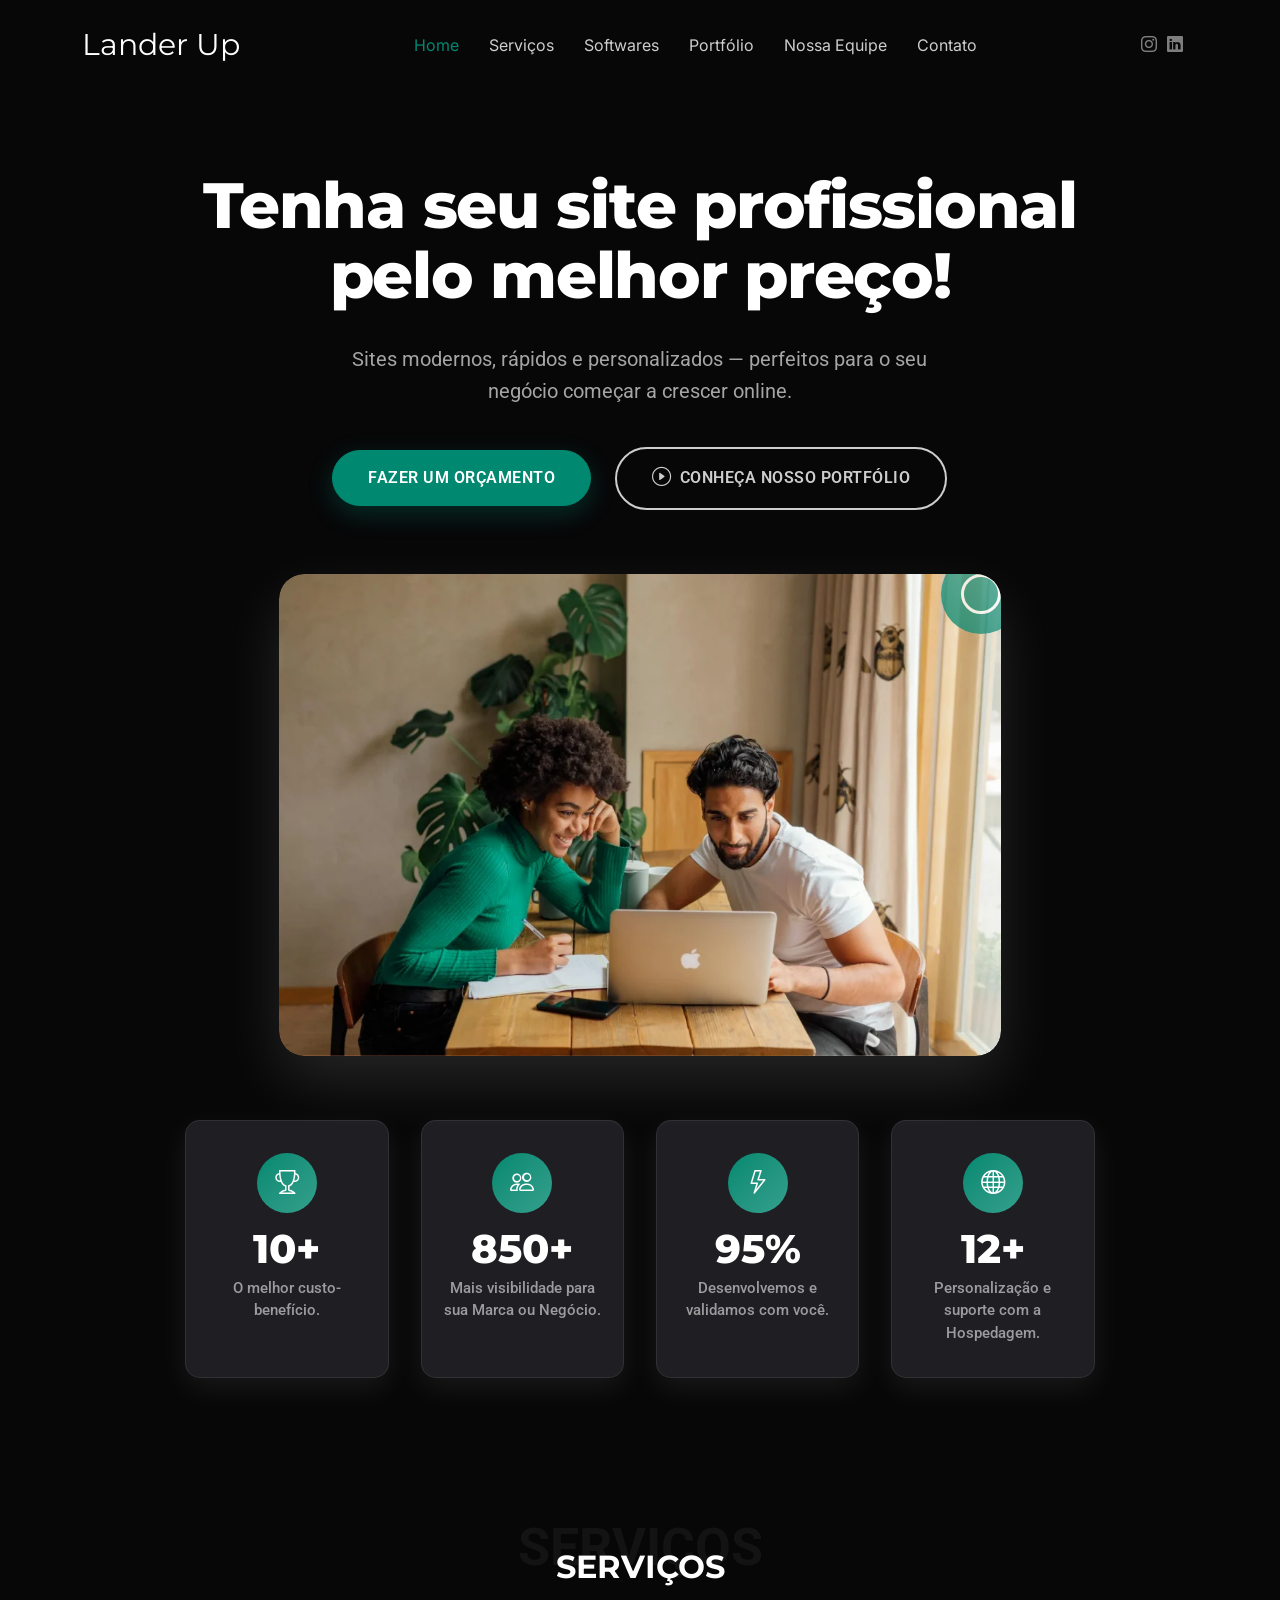
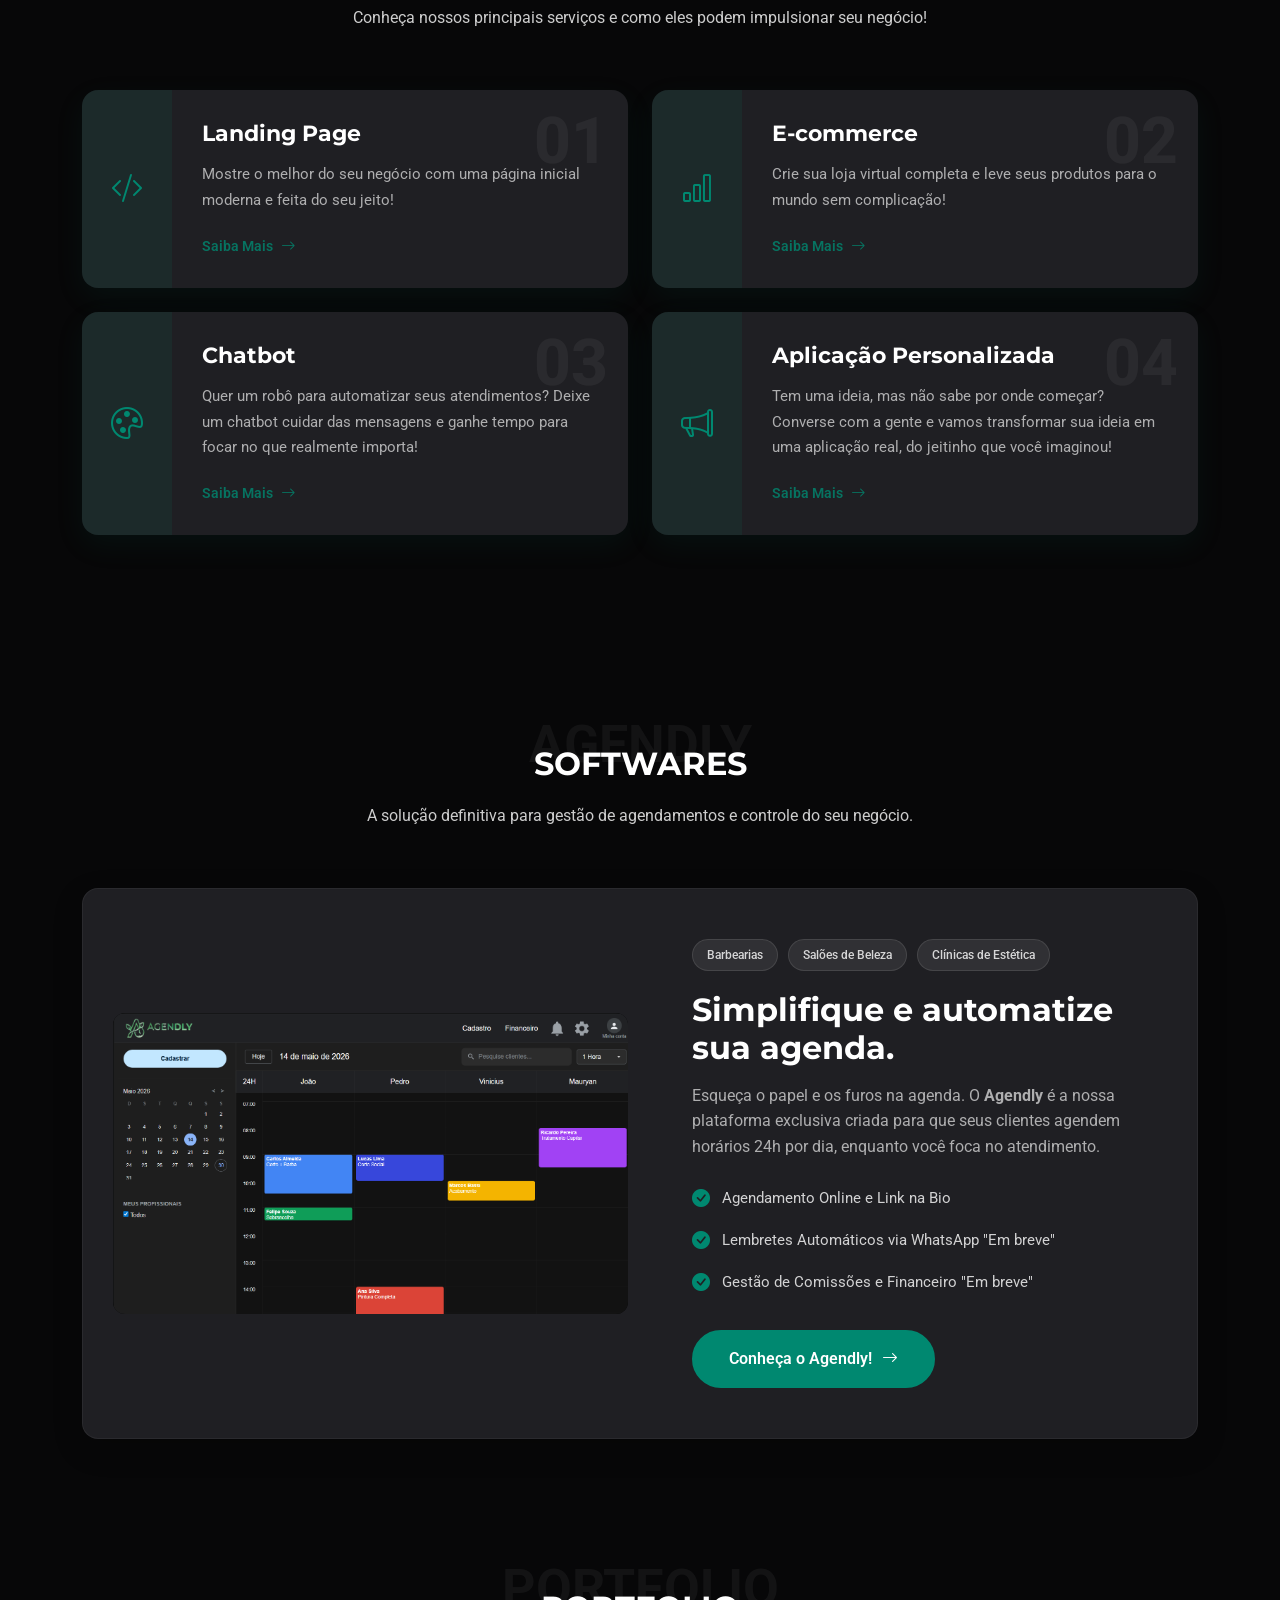
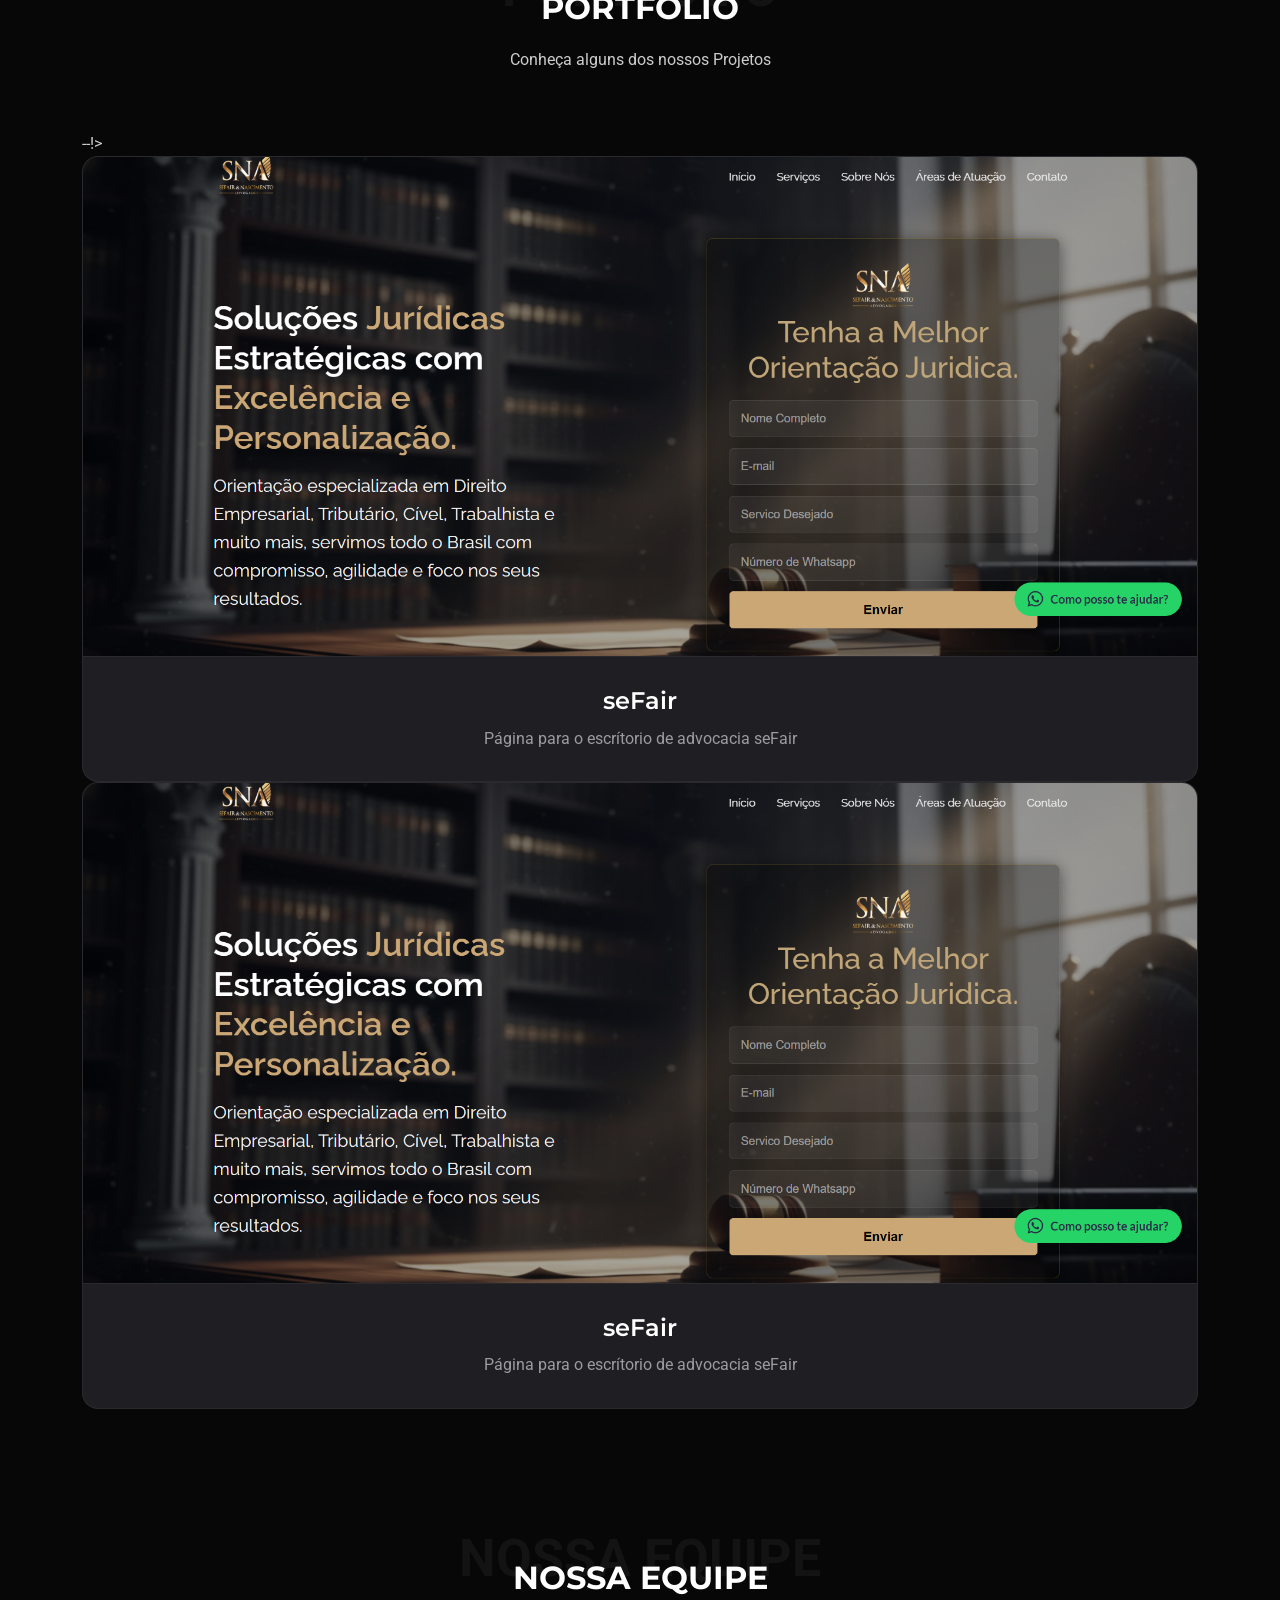
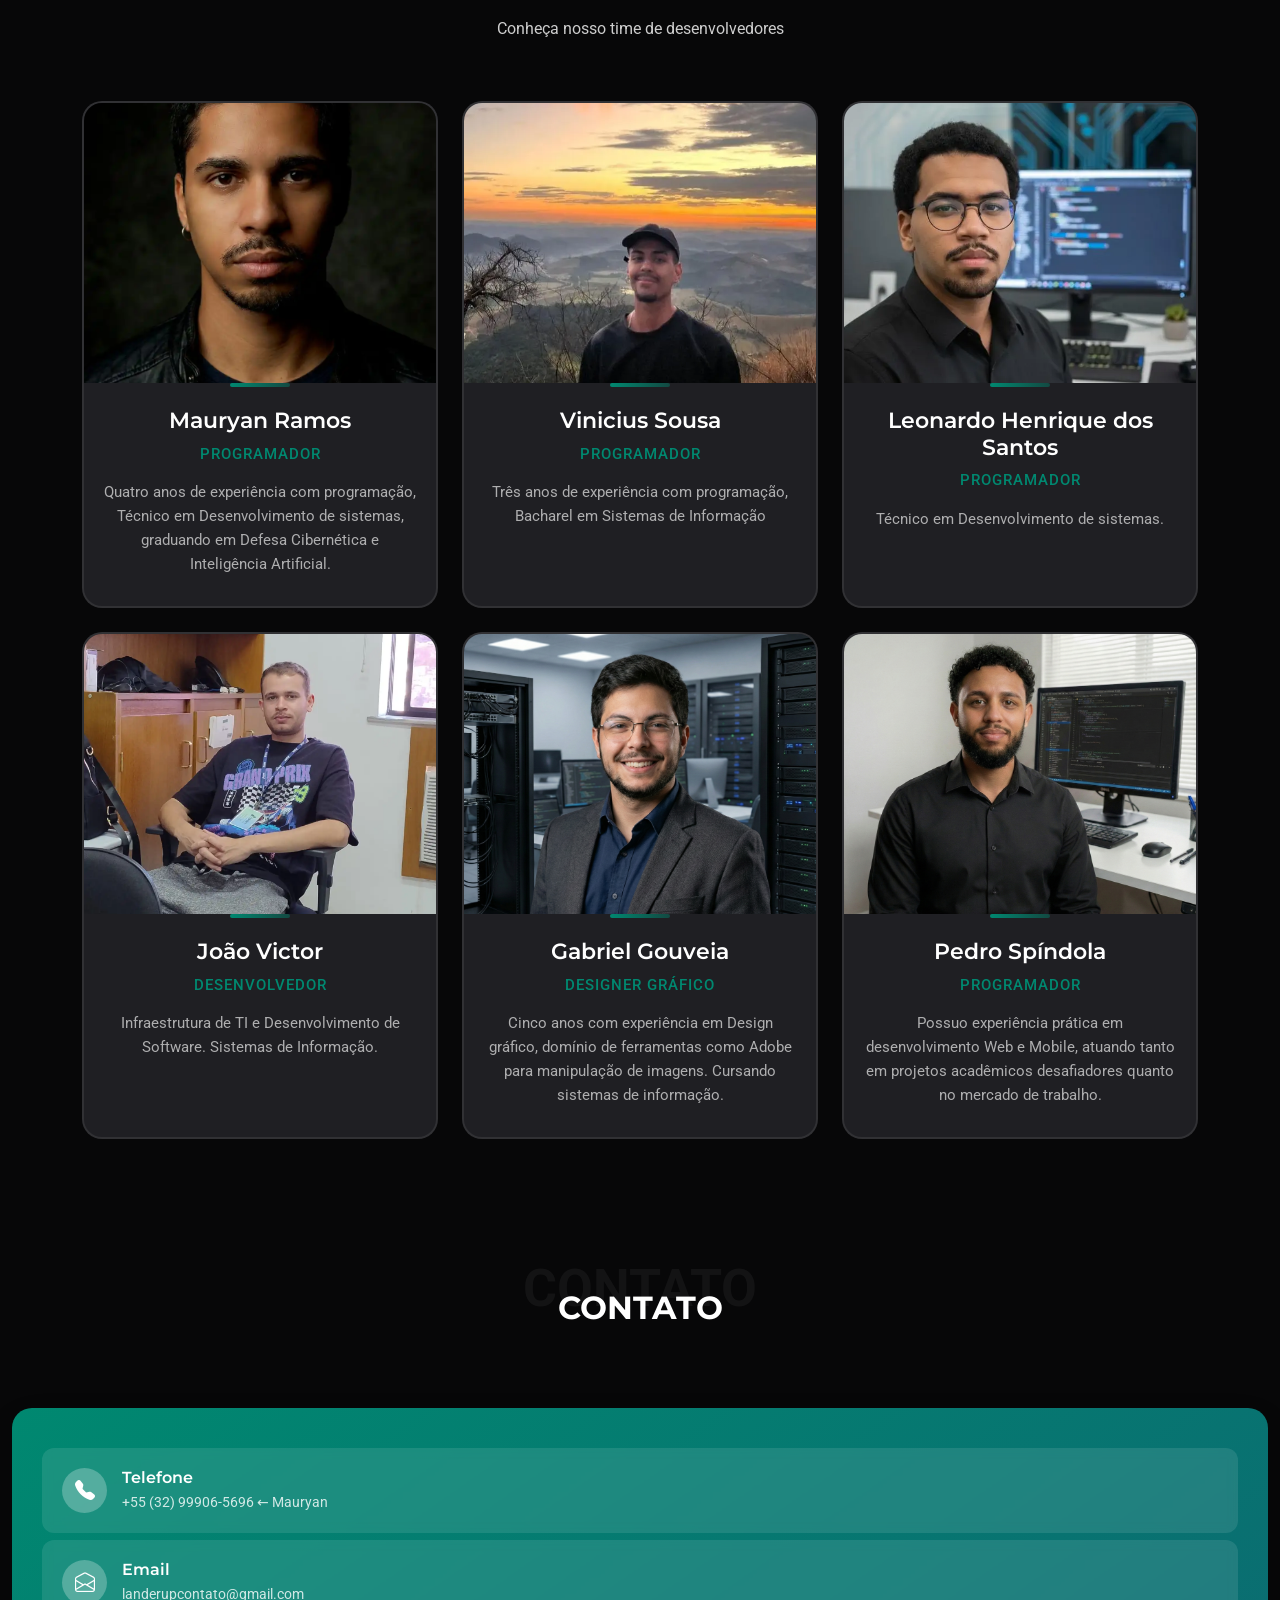
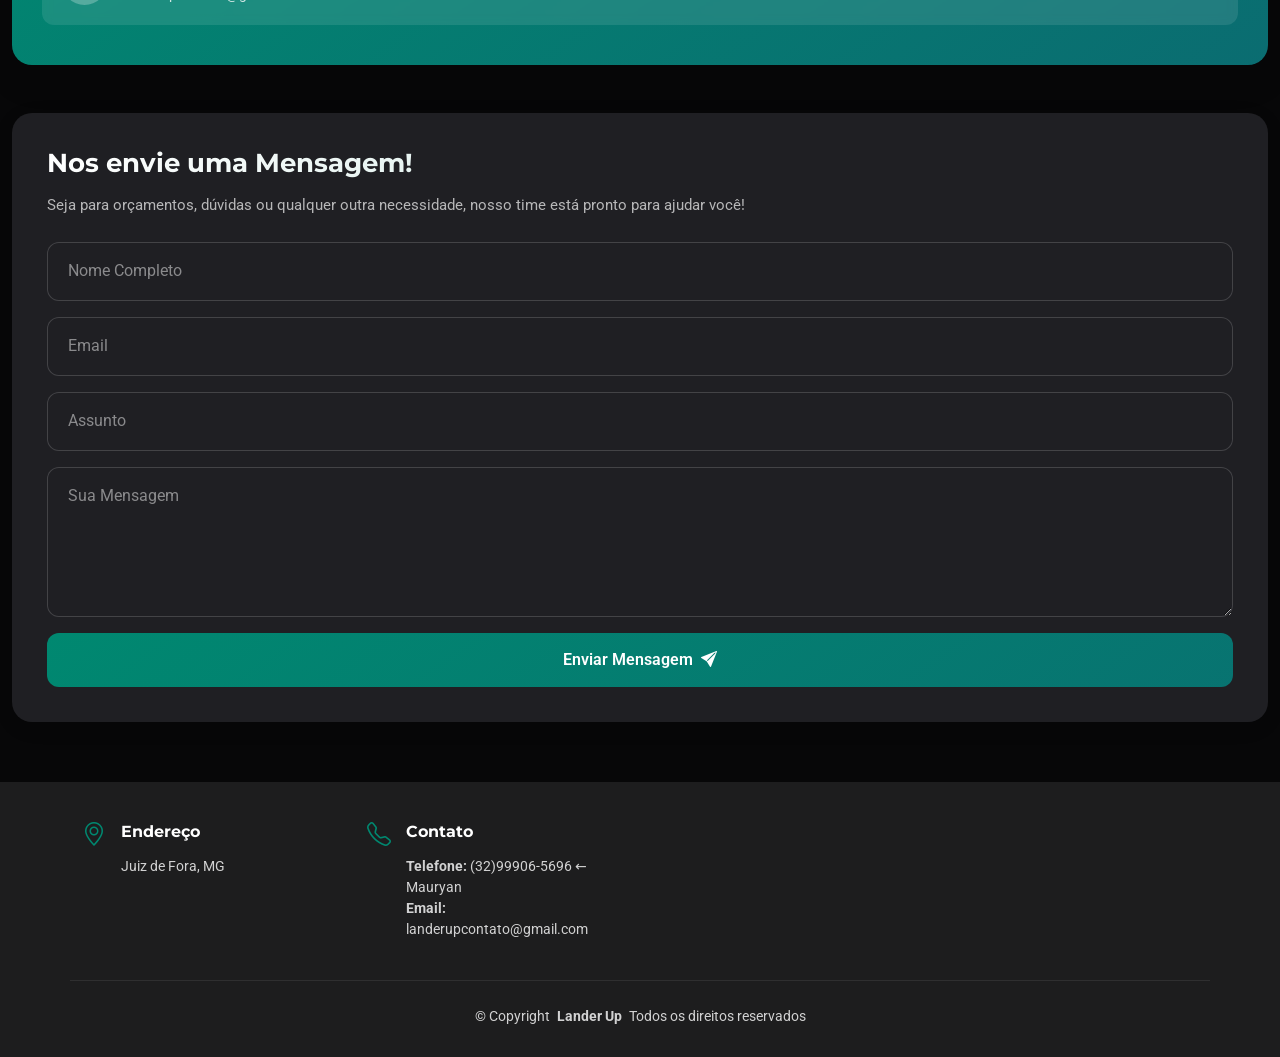
==== index.html @ 8de981ce "Update index.html" ====
<!DOCTYPE html>
<html lang="pt-br">

<head>
    <meta charset="utf-8">
    <meta content="width=device-width, initial-scale=1.0" name="viewport">
    <title>Home - LanderUp</title>
    <meta name="description" content="">
    <meta name="keywords" content="">

    <!-- Favicons -->
    <link href="assets/img/favicon.png" rel="icon">
    <link href="assets/img/apple-touch-icon.png" rel="apple-touch-icon">

    <!-- Fonts -->
    <link href="https://fonts.googleapis.com" rel="preconnect">
    <link href="https://fonts.gstatic.com" rel="preconnect" crossorigin>
    <link
        href="https://fonts.googleapis.com/css2?family=Roboto:ital,wght@0,100;0,300;0,400;0,500;0,700;0,900;1,100;1,300;1,400;1,500;1,700;1,900&family=Montserrat:ital,wght@0,100;0,200;0,300;0,400;0,500;0,600;0,700;0,800;0,900;1,100;1,200;1,300;1,400;1,500;1,600;1,700;1,800;1,900&family=Inter:wght@100;200;300;400;500;600;700;800;900&display=swap"
        rel="stylesheet">

    <!-- Vendor CSS Files -->
    <link href="assets/vendor/bootstrap/css/bootstrap.min.css" rel="stylesheet">
    <link href="assets/vendor/bootstrap-icons/bootstrap-icons.css" rel="stylesheet">
    <link href="assets/vendor/aos/aos.css" rel="stylesheet">
    <link href="assets/vendor/glightbox/css/glightbox.min.css" rel="stylesheet">
    <link href="assets/vendor/swiper/swiper-bundle.min.css" rel="stylesheet">


    <link href="assets/css/main.css" rel="stylesheet">

</head>

<body class="index-page">

    <header id="header" class="header d-flex align-items-center sticky-top">
        <div class="container position-relative d-flex align-items-center justify-content-between">

            <a href="index.html" class="logo d-flex align-items-center me-auto me-xl-0">
                <h1 class="sitename">Lander Up</h1>
            </a>

            <nav id="navmenu" class="navmenu">
                <ul>
                    <li><a href="#hero" class="active">Home</a></li>
                    <li><a href="#services">Serviços</a></li>
                    <li><a href="#agendly">Softwares</a></li>
                    <li><a href="#portfolio">Portfólio</a></li>
                    <li><a href="#team">Nossa Equipe</a></li>
                    <li><a href="#contact">Contato</a></li>
                </ul>
                <i class="mobile-nav-toggle d-xl-none bi bi-list"></i>
            </nav>

            <div class="header-social-links">
                <a href="https://www.instagram.com/landerup.web/" class="instagram"><i class="bi bi-instagram"></i></a>
                <a href="https://www.linkedin.com/in/lander-up/" class="linkedin"><i class="bi bi-linkedin"></i></a>
            </div>

        </div>
    </header>

    <main class="main">

        <section id="hero" class="hero section">
            <div class="hero-background">
                <div class="hero-overlay"></div>
            </div>

            <div class="container" data-aos="fade-up" data-aos-delay="100">
                <div class="row justify-content-center text-center">
                    <div class="col-lg-10">
                        <div class="hero-content" data-aos="fade-up" data-aos-delay="200">
                            <h1>Tenha seu site profissional pelo melhor preço!</h1>
                            <p>Sites modernos, rápidos e personalizados — perfeitos para o seu negócio começar a crescer
                                online.</p>

                            <div class="hero-btns" data-aos="fade-up" data-aos-delay="300">
                                <a href="https://wa.me/5532999065696?text=Olá,%20vim%20pelo%20site%20e%20gostaria%20de%20fazer%20um%20orçamento!"
                                    class="btn btn-primary" target="_blank">Fazer um Orçamento</a>
                                <a href="#portfolio" class="btn btn-outline glightbox">
                                    <i class="bi bi-play-circle"></i>
                                    Conheça Nosso Portfólio
                                </a>
                            </div>
                        </div>
                    </div>
                </div>

                <div class="row justify-content-center">
                    <div class="col-lg-8">
                        <div class="hero-image-container" data-aos="zoom-in" data-aos-delay="400">
                            <div class="hero-image">
                                <img src="assets/img/about/about-15.webp" alt="Business Innovation" class="img-fluid">
                                <div class="image-decoration"></div>
                            </div>
                        </div>
                    </div>
                </div>

                <div class="row justify-content-center">
                    <div class="col-lg-10">
                        <div class="hero-stats" data-aos="fade-up" data-aos-delay="500">
                            <div class="stat-item">
                                <div class="stat-icon">
                                    <i class="bi bi-trophy"></i>
                                </div>
                                <h3><span data-purecounter-start="0" data-purecounter-end="10"
                                        data-purecounter-duration="1" class="purecounter"></span>+</h3>
                                <p>O melhor custo-benefício.</p>
                            </div>

                            <div class="stat-item">
                                <div class="stat-icon">
                                    <i class="bi bi-people"></i>
                                </div>
                                <h3><span data-purecounter-start="0" data-purecounter-end="850"
                                        data-purecounter-duration="1" class="purecounter"></span>+</h3>
                                <p>Mais visibilidade para sua Marca ou Negócio.</p>
                            </div>

                            <div class="stat-item">
                                <div class="stat-icon">
                                    <i class="bi bi-lightning"></i>
                                </div>
                                <h3><span data-purecounter-start="0" data-purecounter-end="95"
                                        data-purecounter-duration="1" class="purecounter"></span>%</h3>
                                <p>Desenvolvemos e validamos com você.</p>
                            </div>

                            <div class="stat-item">
                                <div class="stat-icon">
                                    <i class="bi bi-globe"></i>
                                </div>
                                <h3><span data-purecounter-start="0" data-purecounter-end="12"
                                        data-purecounter-duration="1" class="purecounter"></span>+</h3>
                                <p>Personalização e suporte com a Hospedagem.</p>
                            </div>
                        </div>
                    </div>
                </div>
            </div>
        </section>

        <section id="services" class="services section">

            <div class="container section-title" data-aos="fade-up">
                <span class="description-title">Serviços</span>
                <h2>Serviços</h2>
                <p>Conheça nossos principais serviços e como eles podem impulsionar seu negócio!</p>
            </div>

            <div class="container" data-aos="fade-up" data-aos-delay="100">

                <div class="services-container">
                    <div class="row g-4">
                        <div class="col-lg-6" data-aos="fade-up" data-aos-delay="100">
                            <div class="service-item">
                                <div class="service-icon">
                                    <i class="bi bi-code-slash"></i>
                                </div>
                                <div class="service-content">
                                    <span class="service-number">01</span>
                                    <h3 class="service-title">Landing Page</h3>
                                    <p class="service-text">Mostre o melhor do seu negócio com uma página inicial
                                        moderna e feita do seu
                                        jeito!</p>
                                    <a href="#" class="service-link">
                                        Saiba Mais
                                        <i class="bi bi-arrow-right"></i>
                                    </a>
                                </div>
                            </div>
                        </div>

                        <div class="col-lg-6" data-aos="fade-up" data-aos-delay="200">
                            <div class="service-item">
                                <div class="service-icon">
                                    <i class="bi bi-bar-chart"></i>
                                </div>
                                <div class="service-content">
                                    <span class="service-number">02</span>
                                    <h3 class="service-title">E-commerce</h3>
                                    <p class="service-text">Crie sua loja virtual completa e leve seus produtos para o
                                        mundo sem
                                        complicação!</p>
                                    <a href="#" class="service-link">
                                        Saiba Mais
                                        <i class="bi bi-arrow-right"></i>
                                    </a>
                                </div>
                            </div>
                        </div>

                        <div class="col-lg-6" data-aos="fade-up" data-aos-delay="300">
                            <div class="service-item">
                                <div class="service-icon">
                                    <i class="bi bi-palette"></i>
                                </div>
                                <div class="service-content">
                                    <span class="service-number">03</span>
                                    <h3 class="service-title">Chatbot</h3>
                                    <p class="service-text">Quer um robô para automatizar seus atendimentos? Deixe um
                                        chatbot cuidar das
                                        mensagens e ganhe tempo para focar no que realmente importa!</p>
                                    <a href="#" class="service-link">
                                        Saiba Mais
                                        <i class="bi bi-arrow-right"></i>
                                    </a>
                                </div>
                            </div>
                        </div>

                        <div class="col-lg-6" data-aos="fade-up" data-aos-delay="400">
                            <div class="service-item">
                                <div class="service-icon">
                                    <i class="bi bi-megaphone"></i>
                                </div>
                                <div class="service-content">
                                    <span class="service-number">04</span>
                                    <h3 class="service-title">Aplicação Personalizada</h3>
                                    <p class="service-text">Tem uma ideia, mas não sabe por onde começar? Converse com a
                                        gente e vamos
                                        transformar sua ideia em uma aplicação real, do jeitinho que você imaginou!</p>
                                    <a href="#" class="service-link">
                                        Saiba Mais
                                        <i class="bi bi-arrow-right"></i>
                                    </a>
                                </div>
                            </div>
                        </div>
                    </div>
                </div>
            </div>
        </section>

        <section id="agendly" class="agendly section">

            <div class="container section-title" data-aos="fade-up">
                <span class="description-title">Agendly</span>
                <h2>Softwares</h2>
                <p>A solução definitiva para gestão de agendamentos e controle do seu negócio.</p>
            </div>

            <div class="container" data-aos="fade-up" data-aos-delay="100">

                <div class="agendly-card">
                    <div class="row align-items-center">

                        <div class="col-lg-6" data-aos="fade-right" data-aos-delay="200">
                            <div class="agendly-image-container">
                                <img src="assets/img/agendly2.png" alt="Interface do Agendly" class="img-fluid">
                                <div class="agendly-overlay">
                                    <i class="bi bi-calendar2-check"></i>
                                </div>
                            </div>
                        </div>

                        <div class="col-lg-6" data-aos="fade-left" data-aos-delay="300">
                            <div class="agendly-content">
                                <div class="badges-wrapper">
                                    <span class="niche-badge">Barbearias</span>
                                    <span class="niche-badge">Salões de Beleza</span>
                                    <span class="niche-badge">Clínicas de Estética</span>
                                </div>

                                <h3>Simplifique e automatize sua agenda.</h3>

                                <p>
                                    Esqueça o papel e os furos na agenda. O <strong>Agendly</strong> é a nossa
                                    plataforma exclusiva criada para que seus clientes agendem horários 24h por dia,
                                    enquanto você foca no atendimento.
                                </p>

                                <ul class="agendly-features">
                                    <li><i class="bi bi-check-circle-fill"></i> Agendamento Online e Link na Bio</li>
                                    <li><i class="bi bi-check-circle-fill"></i> Lembretes Automáticos via WhatsApp "Em
                                        breve"</li>
                                    <li><i class="bi bi-check-circle-fill"></i> Gestão de Comissões e Financeiro "Em
                                        breve"</li>
                                </ul>

                                <div class="agendly-action">
                                    <a href="agendly.html" class="btn-agendly">Conheça o Agendly! <i
                                            class="bi bi-arrow-right"></i></a>
                                </div>
                            </div>
                        </div>

                    </div>
                </div>

            </div>
        </section>

        <section id="portfolio" class="portfolio section">

            <div class="container section-title" data-aos="fade-up">
                <span class="description-title">Portfolio</span>
                <h2>Portfolio</h2>
                <p>Conheça alguns dos nossos Projetos</p>
            </div><!-- End Section Title -->

            <div class="container" data-aos="fade-up" data-aos-delay="100">

                <div class="isotope-layout" data-default-filter="*" data-layout="fitRows" data-sort="original-order">

                    <div class="portfolio-filters-wrapper" data-aos="fade-up" data-aos-delay="100">
                        <ul class="portfolio-filters isotope-filters">

                            <!--Usar o resto quando tivermos mais projetos além de landing Page -->
                            <!-- <li data-filter=".filter-branding">Branding</li>
              <li data-filter=".filter-web">Web Design</li>
              <li data-filter=".filter-print">Print Design</li>
              <li data-filter=".filter-motion">Motion</li> -->
                        </ul>
                    </div>

                  <!--<div class="row gy-4 portfolio-grid isotope-container" data-aos="fade-up" data-aos-delay="200">

                        <div class="col-lg-4 col-md-6 portfolio-item isotope-item filter-branding">
                            <div class="portfolio-card">
                                <div class="image-container">
                                    <img src="assets/img/portfolio/colucci.png" class="img-fluid" alt="Brand Identity"
                                        loading="lazy">
                                    <div class="overlay">
                                        <div class="overlay-content">

                                            <a href="https://coluccijr.com.br/" class="details-link"
                                                title="View Project Details">
                                                <i class="bi bi-arrow-right"></i>
                                            </a>
                                        </div>
                                    </div>
                                </div>
                                <div class="content">
                                    <h3>Colucci Junior</h3>
                                    <p>Página para a empresa Junior Colucci</p>
                                </div>
                            </div>
                        </div><End Portfolio Item -->
                    --!>

                        <div class="col-lg-4 col-md-6 portfolio-item isotope-item filter-web">
                            <div class="portfolio-card">
                                <div class="image-container">
                                    <img src="assets/img/portfolio/seFair.png" class="img-fluid"
                                        alt="E-commerce Platform" loading="lazy">
                                    <div class="overlay">
                                        <div class="overlay-content">
                                            <a href="https://snadv.com.br/novo/landing/" class="details-link"
                                                title="View Project Details">
                                                <i class="bi bi-arrow-right"></i>
                                            </a>
                                        </div>
                                    </div>
                                </div>
                                <div class="content">
                                    <h3>seFair</h3>
                                    <p>Página para o escrítorio de advocacia seFair</p>
                                </div>
                            </div>
                        </div><!-- End Portfolio Item -->

                         <div class="col-lg-4 col-md-6 portfolio-item isotope-item filter-web">
                            <div class="portfolio-card">
                                <div class="image-container">
                                    <img src="assets/img/portfolio/seFair.png" class="img-fluid"
                                        alt="E-commerce Platform" loading="lazy">
                                    <div class="overlay">
                                        <div class="overlay-content">
                                            <a href="https://snadv.com.br/novo/landing/" class="details-link"
                                                title="View Project Details">
                                                <i class="bi bi-arrow-right"></i>
                                            </a>
                                        </div>
                                    </div>
                                </div>
                                <div class="content">
                                    <h3>seFair</h3>
                                    <p>Página para o escrítorio de advocacia seFair</p>
                                </div>
                            </div>
                        </div><!-- End Portfolio Item -->






                    </div><!-- End Portfolio Grid -->

                </div>

            </div>

        </section><!-- /Portfolio Section -->

        <section id="team" class="team section">

            <div class="container section-title" data-aos="fade-up">
                <span class="description-title">Nossa Equipe</span>
                <h2>Nossa Equipe</h2>
                <p>Conheça nosso time de desenvolvedores</p>
            </div>

            <div class="container" data-aos="fade-up" data-aos-delay="100">

                <div class="row g-4">

                    <div class="col-lg-4 col-md-6" data-aos="fade-up" data-aos-delay="200">
                        <div class="team-member">
                            <div class="member-image">
                                <img src="assets/img/person/person-mauryan.webp" class="img-fluid" alt=""
                                    loading="lazy">
                                <div class="social-overlay">
                                    <div class="social-icons">
                                        <a href="https://www.linkedin.com/in/mauryan-ramos-138372231/"><i
                                                class="bi bi-linkedin"></i></a>
                                    </div>
                                </div>
                            </div>
                            <div class="member-info">
                                <h4>Mauryan Ramos</h4>
                                <span>Programador</span>
                                <p>Quatro anos de experiência com programação, Técnico em Desenvolvimento de sistemas,
                                    graduando em Defesa Cibernética e Inteligência Artificial.</p>
                            </div>
                        </div>
                    </div>

                    <div class="col-lg-4 col-md-6" data-aos="fade-up" data-aos-delay="300">
                        <div class="team-member">
                            <div class="member-image">
                                <img src="assets/img/person/person-vinicius.webp" class="img-fluid" alt=""
                                    loading="lazy">
                                <div class="social-overlay">
                                    <div class="social-icons">
                                        <a href="https://www.linkedin.com/in/vinicius-sousa-dev/"><i
                                                class="bi bi-linkedin"></i></a>
                                    </div>
                                </div>
                            </div>
                            <div class="member-info">
                                <h4>Vinicius Sousa</h4>
                                <span>Programador</span>
                                <p>Três anos de experiência com programação, Bacharel em Sistemas de Informação</p>
                            </div>
                        </div>
                    </div>

                    <div class="col-lg-4 col-md-6" data-aos="fade-up" data-aos-delay="400">
                        <div class="team-member">
                            <div class="member-image">
                                <img src="assets/img/person/person-leonardo.webp" class="img-fluid" alt=""
                                    loading="lazy">
                                <div class="social-overlay">
                                    <div class="social-icons">
                                        <a href="https://www.linkedin.com/in/leonardo-perreira-930260332"><i
                                                class="bi bi-linkedin"></i></a>
                                    </div>
                                </div>
                            </div>
                            <div class="member-info">
                                <h4>Leonardo Henrique dos Santos</h4>
                                <span>Programador</span>
                                <p>Técnico em Desenvolvimento de sistemas.</p>
                            </div>
                        </div>
                    </div>

                    <div class="col-lg-4 col-md-6" data-aos="fade-up" data-aos-delay="200">
                        <div class="team-member">
                            <div class="member-image">
                                <img src="assets/img/person/person-joao.webp" class="img-fluid" alt="" loading="lazy">
                                <div class="social-overlay">
                                    <div class="social-icons">
                                        <a href="https://www.linkedin.com/in/joao-oliveira-dev2000/"><i
                                                class="bi bi-linkedin"></i></a>
                                    </div>
                                </div>
                            </div>
                            <div class="member-info">
                                <h4>João Victor</h4>
                                <span>Desenvolvedor</span>
                                <p>Infraestrutura de TI e Desenvolvimento de Software. Sistemas de Informação.</p>
                            </div>
                        </div>
                    </div>

                    <div class="col-lg-4 col-md-6" data-aos="fade-up" data-aos-delay="300">
                        <div class="team-member">
                            <div class="member-image">
                                <img src="assets/img/person/person-gabriel.webp" class="img-fluid" alt=""
                                    loading="lazy">
                                <div class="social-overlay">
                                    <div class="social-icons">
                                        <a href="https://github.com/G0UV314" target="_blank" title="GitHub do Gabriel">
                                            <i class="bi bi-github"></i>
                                        </a>
                                    </div>
                                </div>
                            </div>
                            <div class="member-info">
                                <h4>Gabriel Gouveia</h4>
                                <span>Designer Gráfico</span>
                                <p>Cinco anos com experiência em Design gráfico, domínio de ferramentas como Adobe para
                                    manipulação de imagens. Cursando sistemas de informação.</p>
                            </div>
                        </div>
                    </div>

                    <div class="col-lg-4 col-md-6" data-aos="fade-up" data-aos-delay="400">
                        <div class="team-member">
                            <div class="member-image">
                                <img src="assets/img/person/person-pedro.webp" class="img-fluid" alt="" loading="lazy">
                                <div class="social-overlay">
                                    <div class="social-icons">
                                        <a href="https://www.linkedin.com/in/pedrospindola/"><i
                                                class="bi bi-linkedin"></i></a>
                                    </div>
                                </div>
                            </div>
                            <div class="member-info">
                                <h4>Pedro Spíndola</h4>
                                <span>Programador</span>
                                <p>Possuo experiência prática em desenvolvimento Web e Mobile, atuando tanto em projetos
                                    acadêmicos desafiadores quanto no mercado de trabalho.</p>
                            </div>
                        </div>
                    </div>

                </div>
            </div>
        </section>

        <section id="contact" class="contact section">
            <div class="container section-title" data-aos="fade-up">
                <span class="description-title">Contato</span>
                <h2>Contato</h2>
            </div>
            <div class="container">

                <div class="contact-info-panel">
                    <div class="info-card">
                        <div class="icon-container">
                            <i class="bi bi-telephone-fill"></i>
                        </div>
                        <div class="card-content">
                            <h4>Telefone</h4>
                            <p>+55 (32) 99906-5696 ← Mauryan</p>
                        </div>
                    </div>

                    <div class="info-card">
                        <div class="icon-container">
                            <i class="bi bi-envelope-open"></i>
                        </div>
                        <div class="card-content">
                            <h4>Email</h4>
                            <p>landerupcontato@gmail.com</p>
                        </div>
                    </div>

                </div>
                <div class="form-container mt-5">
                    <h3>Nos envie uma Mensagem!</h3>
                    <p>Seja para orçamentos, dúvidas ou qualquer outra necessidade, nosso time está pronto para ajudar
                        você!</p>

                    <form action="forms/contact.php" method="post" class="php-email-form">
                        <div class="form-floating mb-3">
                            <input type="text" class="form-control" id="nameInput" name="name" placeholder="Full Name"
                                required="">
                            <label for="nameInput">Nome Completo</label>
                        </div>

                        <div class="form-floating mb-3">
                            <input type="email" class="form-control" id="emailInput" name="email"
                                placeholder="Email Address" required="">
                            <label for="emailInput">Email</label>
                        </div>

                        <div class="form-floating mb-3">
                            <input type="text" class="form-control" id="subjectInput" name="subject"
                                placeholder="Subject" required="">
                            <label for="subjectInput">Assunto</label>
                        </div>

                        <div class="form-floating mb-3">
                            <textarea class="form-control" id="messageInput" name="message" rows="5"
                                placeholder="Your Message" style="height: 150px" required=""></textarea>
                            <label for="messageInput">Sua Mensagem</label>
                        </div>

                        <div class="my-3">
                            <div class="loading">Carregando</div>
                            <div class="error-message"></div>
                            <div class="sent-message">Sua mensagem foi enviada, Retornaremos em breve. Obrigado!</div>
                        </div>

                        <div class="d-grid">
                            <button type="submit" class="btn-submit">Enviar Mensagem<i
                                    class="bi bi-send-fill ms-2"></i></button>
                        </div>
                    </form>
                </div>
            </div>
        </section>

    </main>

    <footer id="footer" class="footer light-background">

        <div class="container">
            <div class="row gy-3">
                <div class="col-lg-3 col-md-6 d-flex">
                    <i class="bi bi-geo-alt icon"></i>
                    <div class="address">
                        <h4>Endereço</h4>
                        <p>Juiz de Fora, MG</p>
                        <p></p>
                    </div>

                </div>

                <div class="col-lg-3 col-md-6 d-flex">
                    <i class="bi bi-telephone icon"></i>
                    <div>
                        <h4>Contato</h4>
                        <p>
                            <strong>Telefone:</strong> <span>(32)99906-5696 ← Mauryan</span><br>
                            <strong>Email:</strong> <span>landerupcontato@gmail.com</span><br>
                        </p>
                    </div>
                </div>

                <!-- <div class="col-lg-3 col-md-6">
          <h4>Follow Us</h4>
          <div class="social-links d-flex">
            <a href="#" class="twitter"><i class="bi bi-twitter-x"></i></a>
            <a href="#" class="facebook"><i class="bi bi-github></i></a>
            <a href="#" class="instagram"><i class="bi bi-instagram"></i></a>
            <a href="#" class="linkedin"><i class="bi bi-linkedin"></i></a>
          </div>
        </div> -->

            </div>
        </div>

        <div class="container copyright text-center mt-4">
            <p>© <span>Copyright</span> <strong class="px-1 sitename">Lander Up</strong> <span>Todos os direitos
                    reservados</span></p>
            <div class="credits">
                <!-- All the links in the footer should remain intact. -->
                <!-- You can delete the links only if you've purchased the pro version. -->
                <!-- Licensing information: https://bootstrapmade.com/license/ -->
                <!-- Purchase the pro version with working PHP/AJAX contact form: [buy-url] -->
            </div>
        </div>

    </footer>

    <a href="#" id="scroll-top" class="scroll-top d-flex align-items-center justify-content-center"><i
            class="bi bi-arrow-up-short"></i></a>

    <div id="preloader"></div>

    <script src="assets/vendor/bootstrap/js/bootstrap.bundle.min.js"></script>
    <script src="assets/vendor/php-email-form/validate.js"></script>
    <script src="assets/vendor/aos/aos.js"></script>
    <script src="assets/vendor/glightbox/js/glightbox.min.js"></script>
    <script src="assets/vendor/purecounter/purecounter_vanilla.js"></script>
    <script src="assets/vendor/swiper/swiper-bundle.min.js"></script>
    <script src="assets/vendor/imagesloaded/imagesloaded.pkgd.min.js"></script>
    <script src="assets/vendor/isotope-layout/isotope.pkgd.min.js"></script>

    <script src="assets/js/main.js"></script>

</body>

</html>
---- assets/css/main.css ----
/**
* Template Name: Nexa
* Template URL: https://bootstrapmade.com/nexa-bootstrap-agency-template/
* Updated: Aug 19 2025 with Bootstrap v5.3.7
* Author: BootstrapMade.com
* License: https://bootstrapmade.com/license/
*/

/*--------------------------------------------------------------
# Font & Color Variables
# Help: https://bootstrapmade.com/color-system/
--------------------------------------------------------------*/
/* Fonts */
:root {
  --default-font: "Roboto", system-ui, -apple-system, "Segoe UI", Roboto, "Helvetica Neue", Arial, "Noto Sans", "Liberation Sans", sans-serif, "Apple Color Emoji", "Segoe UI Emoji", "Segoe UI Symbol", "Noto Color Emoji";
  --heading-font: "Montserrat", sans-serif;
  --nav-font: "Inter", sans-serif;
}

/* Global Colors - The following color variables are used throughout the website. Updating them here will change the color scheme of the entire website */
:root {
  --background-color: #070708;
  /* Background color for the entire website, including individual sections */
  --default-color: rgba(255, 255, 255, 0.8);
  /* Default color used for the majority of the text content across the entire website */
  --heading-color: #ffffff;
  /* Color for headings, subheadings and title throughout the website */
  --accent-color: #008870;
  /* Accent color that represents your brand on the website. It's used for buttons, links, and other elements that need to stand out */
  --surface-color: #1f1f23;
  /* The surface color is used as a background of boxed elements within sections, such as cards, icon boxes, or other elements that require a visual separation from the global background. */
  --contrast-color: #ffffff;
  /* Contrast color for text, ensuring readability against backgrounds of accent, heading, or default colors. */
}

/* Nav Menu Colors - The following color variables are used specifically for the navigation menu. They are separate from the global colors to allow for more customization options */
:root {
  --nav-color: rgba(255, 255, 255, 0.8);
  /* The default color of the main navmenu links */
  --nav-hover-color: #008870;
  /* Applied to main navmenu links when they are hovered over or active */
  --nav-mobile-background-color: #1f1f23;
  /* Used as the background color for mobile navigation menu */
  --nav-dropdown-background-color: #1f1f23;
  /* Used as the background color for dropdown items that appear when hovering over primary navigation items */
  --nav-dropdown-color: rgba(255, 255, 255, 0.8);
  /* Used for navigation links of the dropdown items in the navigation menu. */
  --nav-dropdown-hover-color: #008870;
  /* Similar to --nav-hover-color, this color is applied to dropdown navigation links when they are hovered over. */
}

/* Color Presets - These classes override global colors when applied to any section or element, providing reuse of the sam color scheme. */

.light-background {
  --background-color: #1d1d1e;
  --surface-color: #37373e;
}

.dark-background {
  --background-color: #060606;
  --default-color: #ffffff;
  --heading-color: #ffffff;
  --surface-color: #252525;
  --contrast-color: #ffffff;
}

/* Smooth scroll */
:root {
  scroll-behavior: smooth;
}

/*--------------------------------------------------------------
# General Styling & Shared Classes
--------------------------------------------------------------*/
body {
  color: var(--default-color);
  background-color: var(--background-color);
  font-family: var(--default-font);
}

a {
  color: var(--accent-color);
  text-decoration: none;
  transition: 0.3s;
}

a:hover {
  color: color-mix(in srgb, var(--accent-color), transparent 25%);
  text-decoration: none;
}

h1,
h2,
h3,
h4,
h5,
h6 {
  color: var(--heading-color);
  font-family: var(--heading-font);
}

/* PHP Email Form Messages
------------------------------*/
.php-email-form .error-message {
  display: none;
  background: #df1529;
  color: #ffffff;
  text-align: left;
  padding: 15px;
  margin-bottom: 24px;
  font-weight: 600;
}

.php-email-form .sent-message {
  display: none;
  color: #ffffff;
  background: #059652;
  text-align: center;
  padding: 15px;
  margin-bottom: 24px;
  font-weight: 600;
}

.php-email-form .loading {
  display: none;
  background: var(--surface-color);
  text-align: center;
  padding: 15px;
  margin-bottom: 24px;
}

.php-email-form .loading:before {
  content: "";
  display: inline-block;
  border-radius: 50%;
  width: 24px;
  height: 24px;
  margin: 0 10px -6px 0;
  border: 3px solid var(--accent-color);
  border-top-color: var(--surface-color);
  animation: php-email-form-loading 1s linear infinite;
}

@keyframes php-email-form-loading {
  0% {
    transform: rotate(0deg);
  }

  100% {
    transform: rotate(360deg);
  }
}

/*--------------------------------------------------------------
# Global Header
--------------------------------------------------------------*/
.header {
  --background-color: #070708;
  color: var(--default-color);
  background-color: var(--background-color);
  padding: 15px 0;
  transition: all 0.5s;
  z-index: 997;
}

.header .logo {
  line-height: 1;
}

.header .logo img {
  max-height: 36px;
  margin-right: 8px;
}

.header .logo h1 {
  font-size: 30px;
  margin: 0;
  font-weight: 400;
  color: var(--heading-color);
}

.header .header-social-links {
  padding-right: 15px;
}

.header .header-social-links a {
  color: color-mix(in srgb, var(--default-color), transparent 40%);
  padding-left: 6px;
  display: inline-block;
  transition: 0.3s;
  font-size: 16px;
}

.header .header-social-links a:hover {
  color: var(--accent-color);
}

.header .header-social-links a i {
  line-height: 0px;
}

@media (max-width: 1200px) {
  .header .logo {
    order: 1;
  }

  .header .header-social-links {
    order: 2;
  }

  .header .navmenu {
    order: 3;
  }
}

.scrolled .header {
  backdrop-filter: blur(10px);
  -webkit-backdrop-filter: blur(10px);
  border-bottom: 1px solid color-mix(in srgb, var(--default-color), transparent 80%);
}

/* Global Header on Scroll
------------------------------*/
.scrolled .header {
  --background-color: rgba(7, 7, 8, 0.8);
}

/*--------------------------------------------------------------
# Navigation Menu
--------------------------------------------------------------*/
/* Navmenu - Desktop */
@media (min-width: 1200px) {
  .navmenu {
    padding: 0;
  }

  .navmenu ul {
    margin: 0;
    padding: 0;
    display: flex;
    list-style: none;
    align-items: center;
  }

  .navmenu li {
    position: relative;
  }

  .navmenu a,
  .navmenu a:focus {
    color: var(--nav-color);
    padding: 18px 15px;
    font-size: 16px;
    font-family: var(--nav-font);
    font-weight: 400;
    display: flex;
    align-items: center;
    justify-content: space-between;
    white-space: nowrap;
    transition: 0.3s;
  }

  .navmenu a i,
  .navmenu a:focus i {
    font-size: 12px;
    line-height: 0;
    margin-left: 5px;
    transition: 0.3s;
  }

  .navmenu li:last-child a {
    padding-right: 0;
  }

  .navmenu li:hover>a,
  .navmenu .active,
  .navmenu .active:focus {
    color: var(--nav-hover-color);
  }

  .navmenu .dropdown ul {
    margin: 0;
    padding: 10px 0;
    background: var(--nav-dropdown-background-color);
    display: block;
    position: absolute;
    visibility: hidden;
    left: 14px;
    top: 130%;
    opacity: 0;
    transition: 0.3s;
    border-radius: 4px;
    z-index: 99;
    box-shadow: 0px 0px 30px rgba(0, 0, 0, 0.1);
  }

  .navmenu .dropdown ul li {
    min-width: 200px;
  }

  .navmenu .dropdown ul a {
    padding: 10px 20px;
    font-size: 15px;
    text-transform: none;
    color: var(--nav-dropdown-color);
  }

  .navmenu .dropdown ul a i {
    font-size: 12px;
  }

  .navmenu .dropdown ul a:hover,
  .navmenu .dropdown ul .active:hover,
  .navmenu .dropdown ul li:hover>a {
    color: var(--nav-dropdown-hover-color);
  }

  .navmenu .dropdown:hover>ul {
    opacity: 1;
    top: 100%;
    visibility: visible;
  }

  .navmenu .dropdown .dropdown ul {
    top: 0;
    left: -90%;
    visibility: hidden;
  }

  .navmenu .dropdown .dropdown:hover>ul {
    opacity: 1;
    top: 0;
    left: -100%;
    visibility: visible;
  }
}

/* Navmenu - Mobile */
@media (max-width: 1199px) {
  .mobile-nav-toggle {
    color: var(--nav-color);
    font-size: 28px;
    line-height: 0;
    margin-right: 10px;
    cursor: pointer;
    transition: color 0.3s;
  }

  .navmenu {
    padding: 0;
    z-index: 9997;
  }

  .navmenu ul {
    display: none;
    list-style: none;
    position: absolute;
    inset: 60px 20px 20px 20px;
    padding: 10px 0;
    margin: 0;
    border-radius: 6px;
    background-color: var(--nav-mobile-background-color);
    overflow-y: auto;
    transition: 0.3s;
    z-index: 9998;
    box-shadow: 0px 0px 30px rgba(0, 0, 0, 0.1);
  }

  .navmenu a,
  .navmenu a:focus {
    color: var(--nav-dropdown-color);
    padding: 10px 20px;
    font-family: var(--nav-font);
    font-size: 17px;
    font-weight: 500;
    display: flex;
    align-items: center;
    justify-content: space-between;
    white-space: nowrap;
    transition: 0.3s;
  }

  .navmenu a i,
  .navmenu a:focus i {
    font-size: 12px;
    line-height: 0;
    margin-left: 5px;
    width: 30px;
    height: 30px;
    display: flex;
    align-items: center;
    justify-content: center;
    border-radius: 50%;
    transition: 0.3s;
    background-color: color-mix(in srgb, var(--accent-color), transparent 90%);
  }

  .navmenu a i:hover,
  .navmenu a:focus i:hover {
    background-color: var(--accent-color);
    color: var(--contrast-color);
  }

  .navmenu a:hover,
  .navmenu .active,
  .navmenu .active:focus {
    color: var(--nav-dropdown-hover-color);
  }

  .navmenu .active i,
  .navmenu .active:focus i {
    background-color: var(--accent-color);
    color: var(--contrast-color);
    transform: rotate(180deg);
  }

  .navmenu .dropdown ul {
    position: static;
    display: none;
    z-index: 99;
    padding: 10px 0;
    margin: 10px 20px;
    background-color: var(--nav-dropdown-background-color);
    border: 1px solid color-mix(in srgb, var(--default-color), transparent 90%);
    box-shadow: none;
    transition: all 0.5s ease-in-out;
  }

  .navmenu .dropdown ul ul {
    background-color: rgba(33, 37, 41, 0.1);
  }

  .navmenu .dropdown>.dropdown-active {
    display: block;
    background-color: rgba(33, 37, 41, 0.03);
  }

  .mobile-nav-active {
    overflow: hidden;
  }

  .mobile-nav-active .mobile-nav-toggle {
    color: #fff;
    position: absolute;
    font-size: 32px;
    top: 15px;
    right: 15px;
    margin-right: 0;
    z-index: 9999;
  }

  .mobile-nav-active .navmenu {
    position: fixed;
    overflow: hidden;
    inset: 0;
    background: rgba(33, 37, 41, 0.8);
    transition: 0.3s;
  }

  .mobile-nav-active .navmenu>ul {
    display: block;
  }
}

/*--------------------------------------------------------------
# Correção do Portfólio dentro do Pop-up (GLightbox)
--------------------------------------------------------------*/
/* 1. Força o contêiner do GLightbox a ter rolagem no celular */
.gslide-inline {
  height: 100vh !important;
  overflow-y: auto !important;
  -webkit-overflow-scrolling: touch !important; /* Deixa o scroll suave no iPhone/Android */
}

/* 2. Ajuste do seu conteúdo dentro do Pop-up */
.ginlined-content#portfolio {
  height: auto !important; /* Deixa crescer o tamanho que precisar */
  min-height: 100%;
  max-width: 100% !important;
  overflow-y: visible !important; /* O scroll agora é feito pelo elemento pai */
  padding: 40px 20px 80px 20px; /* Dá um respiro extra no final para não colar no fundo */
  display: flex;
  flex-direction: column;
}

/* Esconde as setinhas laterais do GLightbox que não fazem sentido aqui */
.gslide-inline ~ .gnext, 
.gslide-inline ~ .gprev {
  display: none !important;
}
CSS
/*--------------------------------------------------------------
# Correção do Fundo Branco no GLightbox (Mobile)
--------------------------------------------------------------*/
/* Força o fundo escuro do seu tema nas caixas do pop-up */
.glightbox-clean .gslide-inline,
.glightbox-clean .gslide-inner-content {
  background-color: var(--background-color) !important;
}

/* Garante que o fundo da tela inteira por trás do pop-up também seja escuro */
.goverlay {
  background-color: var(--background-color) !important;
}

/* Evita o comportamento de vazamento (overscroll) no iOS/Android */
html.glightbox-open, 
body.glightbox-open {
  background-color: var(--background-color) !important;
}
/*--------------------------------------------------------------
# Correção do Fundo Branco e Falso Rodapé no GLightbox
--------------------------------------------------------------*/
/* Pinta absolutamente todas as camadas do script com a sua cor de fundo */
.glightbox-container,
.glightbox-clean .gmodal,
.glightbox-clean .gslide,
.glightbox-clean .gslide-content,
.glightbox-clean .gslide-inline {
  background-color: var(--background-color) !important;
}

/* Cria um "falso rodapé" para o conteúdo não acabar abruptamente */
.ginlined-content#portfolio {
  padding-bottom: 150px !important; 
}

/*--------------------------------------------------------------
# Global Footer
--------------------------------------------------------------*/
.footer {
  color: var(--default-color);
  background-color: var(--background-color);
  font-size: 14px;
  padding: 40px 0 0 0;
  position: relative;
}

.footer .icon {
  color: var(--accent-color);
  margin-right: 15px;
  font-size: 24px;
  line-height: 0;
}

.footer h4 {
  font-size: 16px;
  font-weight: 700;
  margin-bottom: 15px;
}

.footer .address p {
  margin-bottom: 0px;
}

.footer .social-links a {
  display: flex;
  align-items: center;
  justify-content: center;
  width: 40px;
  height: 40px;
  border-radius: 50%;
  border: 1px solid color-mix(in srgb, var(--default-color), transparent 50%);
  font-size: 16px;
  color: color-mix(in srgb, var(--default-color), transparent 50%);
  margin-right: 10px;
  transition: 0.3s;
}

.footer .social-links a:hover {
  color: var(--accent-color);
  border-color: var(--accent-color);
}

.footer .copyright {
  padding: 25px 0;
  border-top: 1px solid color-mix(in srgb, var(--default-color), transparent 90%);
}

.footer .copyright p {
  margin-bottom: 0;
}

.footer .credits {
  margin-top: 5px;
  font-size: 13px;
}

/*--------------------------------------------------------------
# Preloader
--------------------------------------------------------------*/
#preloader {
  position: fixed;
  inset: 0;
  z-index: 999999;
  overflow: hidden;
  background: var(--background-color);
  transition: all 0.6s ease-out;
}

#preloader:before {
  content: "";
  position: fixed;
  top: calc(50% - 30px);
  left: calc(50% - 30px);
  border: 6px solid #ffffff;
  border-color: var(--accent-color) transparent var(--accent-color) transparent;
  border-radius: 50%;
  width: 60px;
  height: 60px;
  animation: animate-preloader 1.5s linear infinite;
}

@keyframes animate-preloader {
  0% {
    transform: rotate(0deg);
  }

  100% {
    transform: rotate(360deg);
  }
}

/*--------------------------------------------------------------
# Scroll Top Button
--------------------------------------------------------------*/
.scroll-top {
  position: fixed;
  visibility: hidden;
  opacity: 0;
  right: 15px;
  bottom: -15px;
  z-index: 99999;
  background-color: var(--accent-color);
  width: 44px;
  height: 44px;
  border-radius: 50px;
  transition: all 0.4s;
}

.scroll-top i {
  font-size: 24px;
  color: var(--contrast-color);
  line-height: 0;
}

.scroll-top:hover {
  background-color: color-mix(in srgb, var(--accent-color), transparent 20%);
  color: var(--contrast-color);
}

.scroll-top.active {
  visibility: visible;
  opacity: 1;
  bottom: 15px;
}

/*--------------------------------------------------------------
# Disable aos animation delay on mobile devices
--------------------------------------------------------------*/
@media screen and (max-width: 768px) {
  [data-aos-delay] {
    transition-delay: 0 !important;
  }
}

/*--------------------------------------------------------------
# Global Page Titles & Breadcrumbs
--------------------------------------------------------------*/
.page-title {
  color: var(--default-color);
  background-color: var(--background-color);
  padding: 25px 0;
  position: relative;
}

.page-title h1 {
  font-size: 24px;
  font-weight: 700;
}

.page-title .breadcrumbs ol {
  display: flex;
  flex-wrap: wrap;
  list-style: none;
  padding: 0;
  margin: 0;
  font-size: 14px;
  font-weight: 400;
}

.page-title .breadcrumbs ol li+li {
  padding-left: 10px;
}

.page-title .breadcrumbs ol li+li::before {
  content: "/";
  display: inline-block;
  padding-right: 10px;
  color: color-mix(in srgb, var(--default-color), transparent 70%);
}

/* Correção do Menu Mobile travado no Scroll */
body.mobile-nav-active .header {
  backdrop-filter: none !important;
  -webkit-backdrop-filter: none !important;
}

/*--------------------------------------------------------------
# Global Sections
--------------------------------------------------------------*/
section,
.section {
  color: var(--default-color);
  background-color: var(--background-color);
  padding: 60px 0;
  scroll-margin-top: 90px;
  overflow: clip;
}

@media (max-width: 1199px) {

  section,
  .section {
    scroll-margin-top: 66px;
  }
}

/*--------------------------------------------------------------
# Global Section Titles
--------------------------------------------------------------*/
.section-title {
  text-align: center;
  padding: 30px 0;
  margin-bottom: 30px;
  position: relative;
}

.section-title h2 {
  font-size: 32px;
  font-weight: 700;
  text-transform: uppercase;
  margin-bottom: 20px;
  padding-bottom: 0;
  position: relative;
  z-index: 2;
}

.section-title span {
  position: absolute;
  top: 4px;
  color: color-mix(in srgb, var(--heading-color), transparent 95%);
  left: 0;
  right: 0;
  z-index: 1;
  font-weight: 700;
  font-size: 52px;
  text-transform: uppercase;
  line-height: 1;
}

.section-title p {
  margin-bottom: 0;
  position: relative;
  z-index: 2;
}

@media (max-width: 575px) {
  .section-title h2 {
    font-size: 28px;
    margin-bottom: 15px;
  }

  .section-title span {
    font-size: 38px;
  }
}

/*--------------------------------------------------------------
# Hero Section
--------------------------------------------------------------*/
.hero {
  position: relative;
  min-height: 100vh;
  display: flex;
  align-items: center;
  padding: 80px;
  overflow: hidden;
}

.hero .hero-background {
  position: absolute;
  top: 0;
  left: 0;
  width: 100%;
  height: 100%;
  background: linear-gradient(135deg, color-mix(in srgb, var(--accent-color), transparent 95%) 0%, color-mix(in srgb, var(--heading-color), transparent 97%) 100%);
  z-index: -2;
}

.hero .hero-background::before {
  content: "";
  position: absolute;
  top: 0;
  left: 0;
  width: 100%;
  height: 100%;
  background-image: url("../img/bg/abstract-bg-3.webp");
  background-size: cover;
  background-position: center;
  opacity: 0.1;
  z-index: -1;
}

.hero .hero-overlay {
  position: absolute;
  top: 0;
  left: 0;
  width: 100%;
  height: 100%;
  background: radial-gradient(circle at 30% 20%, color-mix(in srgb, var(--accent-color), transparent 90%) 0%, transparent 50%);
  z-index: -1;
}

.hero .hero-content {
  margin-bottom: 4rem;
}

.hero .hero-content h1 {
  font-size: 4rem;
  font-weight: 800;
  margin-bottom: 2rem;
  line-height: 1.1;
  color: var(--heading-color);
  letter-spacing: -0.02em;
}

@media (max-width: 992px) {
  .hero .hero-content h1 {
    font-size: 3rem;
  }
}

@media (max-width: 768px) {
  .hero .hero-content h1 {
    font-size: 2.5rem;
  }
}

@media (max-width: 576px) {
  .hero .hero-content h1 {
    font-size: 2rem;
  }
}

.hero .hero-content p {
  font-size: 1.25rem;
  margin-bottom: 2.5rem;
  color: color-mix(in srgb, var(--default-color), transparent 20%);
  line-height: 1.6;
  max-width: 600px;
  margin-left: auto;
  margin-right: auto;
}

@media (max-width: 768px) {
  .hero .hero-content p {
    font-size: 1.1rem;
  }
}

.hero .hero-content .hero-btns {
  display: flex;
  gap: 1.5rem;
  justify-content: center;
  align-items: center;
}

@media (max-width: 576px) {
  .hero .hero-content .hero-btns {
    flex-direction: column;
    gap: 1rem;
  }
}

.hero .hero-content .hero-btns .btn {
  padding: 15px 35px;
  font-weight: 600;
  border-radius: 50px;
  transition: all 0.3s ease;
  font-size: 1rem;
  text-transform: uppercase;
  letter-spacing: 0.5px;
}

@media (max-width: 576px) {
  .hero .hero-content .hero-btns .btn {
    width: 100%;
    max-width: 280px;
  }
}

.hero .hero-content .hero-btns .btn-primary {
  background-color: var(--accent-color);
  border-color: var(--accent-color);
  color: var(--contrast-color);
  box-shadow: 0 8px 25px color-mix(in srgb, var(--accent-color), transparent 70%);
}

.hero .hero-content .hero-btns .btn-primary:hover {
  background-color: color-mix(in srgb, var(--accent-color), #000 15%);
  border-color: color-mix(in srgb, var(--accent-color), #000 15%);
  transform: translateY(-2px);
  box-shadow: 0 12px 35px color-mix(in srgb, var(--accent-color), transparent 60%);
}

.hero .hero-content .hero-btns .btn-outline {
  background-color: transparent;
  border: 2px solid var(--default-color);
  color: var(--default-color);
  display: flex;
  align-items: center;
  gap: 0.5rem;
}

.hero .hero-content .hero-btns .btn-outline i {
  font-size: 1.2rem;
}

.hero .hero-content .hero-btns .btn-outline:hover {
  transform: translateY(-2px);
}

.hero .hero-image-container {
  margin-bottom: 4rem;
  position: relative;
}

.hero .hero-image-container .hero-image {
  position: relative;
  border-radius: 25px;
  overflow: hidden;
  box-shadow: 0 25px 60px color-mix(in srgb, var(--default-color), transparent 85%);
}

.hero .hero-image-container .hero-image img {
  width: 100%;
  height: auto;
  border-radius: 25px;
  transition: transform 0.6s ease;
}

.hero .hero-image-container .hero-image img:hover {
  transform: scale(1.05);
}

.hero .hero-image-container .hero-image .image-decoration {
  position: absolute;
  top: -20px;
  right: -20px;
  width: 80px;
  height: 80px;
  background: linear-gradient(45deg, var(--accent-color), color-mix(in srgb, var(--accent-color), #fff 30%));
  border-radius: 50%;
  opacity: 0.8;
  z-index: 1;
}

.hero .hero-image-container .hero-image .image-decoration::before {
  content: "";
  position: absolute;
  top: 50%;
  left: 50%;
  transform: translate(-50%, -50%);
  width: 40px;
  height: 40px;
  border: 3px solid var(--contrast-color);
  border-radius: 50%;
}

@media (max-width: 768px) {
  .hero .hero-image-container .hero-image .image-decoration {
    width: 60px;
    height: 60px;
    top: -15px;
    right: -15px;
  }

  .hero .hero-image-container .hero-image .image-decoration::before {
    width: 30px;
    height: 30px;
  }
}

.hero .hero-stats {
  display: grid;
  grid-template-columns: repeat(auto-fit, minmax(200px, 1fr));
  gap: 2rem;
  text-align: center;
}

@media (max-width: 768px) {
  .hero .hero-stats {
    grid-template-columns: repeat(2, 1fr);
    gap: 1.5rem;
  }
}

@media (max-width: 576px) {
  .hero .hero-stats {
    grid-template-columns: 1fr;
  }
}

.hero .hero-stats .stat-item {
  padding: 2rem 1rem;
  background-color: var(--surface-color);
  border-radius: 15px;
  box-shadow: 0 10px 30px color-mix(in srgb, var(--default-color), transparent 90%);
  transition: all 0.3s ease;
  border: 1px solid color-mix(in srgb, var(--default-color), transparent 90%);
}

.hero .hero-stats .stat-item:hover {
  transform: translateY(-5px);
  box-shadow: 0 20px 45px color-mix(in srgb, var(--default-color), transparent 85%);
}

.hero .hero-stats .stat-item .stat-icon {
  width: 60px;
  height: 60px;
  background: linear-gradient(135deg, var(--accent-color), color-mix(in srgb, var(--accent-color), #fff 20%));
  border-radius: 50%;
  display: flex;
  align-items: center;
  justify-content: center;
  margin: 0 auto 1rem;
}

.hero .hero-stats .stat-item .stat-icon i {
  font-size: 1.5rem;
  color: var(--contrast-color);
}

.hero .hero-stats .stat-item h3 {
  font-size: 2.5rem;
  font-weight: 800;
  color: var(--heading-color);
  margin-bottom: 0.5rem;
  line-height: 1;
}

@media (max-width: 768px) {
  .hero .hero-stats .stat-item h3 {
    font-size: 2rem;
  }
}

.hero .hero-stats .stat-item p {
  font-size: 0.95rem;
  margin-bottom: 0;
  color: color-mix(in srgb, var(--default-color), transparent 30%);
  font-weight: 500;
}

@media (max-width: 992px) {
  .hero {
    padding: 100px 0 60px;
    min-height: auto;
  }

  .hero .hero-content {
    margin-bottom: 3rem;
  }

  .hero .hero-content h1 {
    margin-bottom: 1.5rem;
  }

  .hero .hero-content p {
    margin-bottom: 2rem;
  }

  .hero .hero-image-container {
    margin-bottom: 3rem;
  }
}

/*--------------------------------------------------------------
# Portfolio Cards - Ajustados para Imagens Longas (100% Sem Padding)
--------------------------------------------------------------*/
/* Ajuste do Grid para deixar os cards maiores */
.portfolio-grid {
  display: grid !important;
  grid-template-columns: repeat(auto-fill, minmax(min(100%, 380px), 1fr));
  gap: 40px;
  height: auto !important;
}

.portfolio-item {
  position: static !important;
  width: 100% !important;
  margin-bottom: 0 !important;
}

/* O Card Principal */
.portfolio .portfolio-card {
  background: var(--surface-color);
  border-radius: 16px;
  overflow: hidden;
  transition: all 0.4s ease;
  display: flex;
  flex-direction: column;
  height: auto;
  /* Remove altura fixa ou 100% para expandir para baixo */
  border: 1px solid rgba(255, 255, 255, 0.05);
}

.portfolio .portfolio-card:hover {
  transform: translateY(-8px);
  box-shadow: 0 15px 40px rgba(0, 0, 0, 0.4);
  border-color: var(--accent-color);
}

/* Container da Imagem - Sem altura fixa, expande para baixo */
.portfolio .image-container {
  position: relative;
  overflow: hidden;
  width: 100%;
  height: auto;
  /* Deixa o contêiner crescer */
  border-bottom: 1px solid rgba(255, 255, 255, 0.05);
  /* Pequena separação da imagem para o texto */
}

/* Imagem 100% visível, preenchendo a largura e expandindo a altura */
.portfolio .image-container img {
  width: 100%;
  /* Preenche a largura do card */
  height: auto;
  /* Permite que a imagem mostre 100% da altura natural */
  display: block;
  /* Object-fit removido, não é mais necessário controlar o corte/encaixe */
  transition: transform 0.6s ease;
}

.portfolio .portfolio-card:hover .image-container img {
  transform: scale(1.03);
  /* Zoom leve */
}

/* O Overlay verde no Hover - Cobre toda a área visível da imagem longa */
.portfolio .image-container .overlay {
  position: absolute;
  inset: 0;
  background: color-mix(in srgb, var(--accent-color), transparent 15%);
  display: flex;
  align-items: center;
  justify-content: center;
  opacity: 0;
  visibility: hidden;
  transition: all 0.4s ease;
  backdrop-filter: blur(2px);
}

.portfolio .portfolio-card:hover .overlay {
  opacity: 1;
  visibility: visible;
}

/* Botão/Ícone central do Overlay */
.portfolio .image-container .overlay-content a {
  width: 60px;
  height: 60px;
  background: var(--surface-color);
  color: var(--contrast-color);
  display: flex;
  align-items: center;
  justify-content: center;
  border-radius: 50%;
  transition: all 0.3s ease;
  font-size: 24px;
  transform: scale(0.8);
}

.portfolio .portfolio-card:hover .image-container .overlay-content a {
  transform: scale(1);
}

.portfolio .image-container .overlay-content a:hover {
  background: var(--heading-color);
  color: var(--background-color);
  transform: scale(1.1);
}

/* Textos centralizados no final do card */
.portfolio .content {
  padding: 30px 20px;
  text-align: center;
  margin-top: auto;
  /* Empurra o texto para o final do card se a imagem for menor */
}

.portfolio .content h3 {
  font-size: 24px;
  font-weight: 600;
  margin-bottom: 10px;
  color: var(--heading-color);
  transition: color 0.3s ease;
}

.portfolio .portfolio-card:hover .content h3 {
  color: var(--accent-color);
}

.portfolio .content p {
  color: color-mix(in srgb, var(--default-color), transparent 30%);
  font-size: 16px;
  line-height: 1.6;
  margin: 0;
}

/* Media Queries corrigidas para não espremer os cards */
@media (max-width: 768px) {
  .portfolio .portfolio-filters {
    flex-wrap: wrap;
    gap: 20px;
    justify-content: center;
  }
}

@media (min-width: 992px) {
  .portfolio .portfolio-grid {
    grid-template-columns: repeat(2, 1fr);
    /* 2 colunas para monitores médios */
  }
}

@media (min-width: 1200px) {
  .portfolio .portfolio-grid {
    grid-template-columns: repeat(3, 1fr);
    /* Máximo de 3 colunas em telas grandes */
    gap: 50px;
  }
}


/*--------------------------------------------------------------
# About Section
--------------------------------------------------------------*/
.about .image-wrapper {
  position: relative;
}

.about .image-wrapper .image-box {
  position: relative;
  border-radius: 20px;
  overflow: hidden;
  box-shadow: 0 15px 35px rgba(0, 0, 0, 0.1);
}

.about .image-wrapper .image-box img {
  transition: 0.5s transform;
}

.about .image-wrapper .image-box:hover img {
  transform: scale(1.05);
}

.about .image-wrapper .experience-box {
  position: absolute;
  bottom: -30px;
  right: 30px;
  background-color: var(--accent-color);
  color: var(--contrast-color);
  padding: 25px;
  border-radius: 15px;
  text-align: center;
  box-shadow: 0 10px 30px color-mix(in srgb, var(--accent-color), transparent 70%);
}

.about .image-wrapper .experience-box .years {
  font-size: 2.5rem;
  font-weight: 700;
  line-height: 1;
  font-family: var(--heading-font);
}

.about .image-wrapper .experience-box .text {
  font-size: 0.9rem;
  margin-top: 5px;
  line-height: 1.2;
}

.about .content {
  padding-left: 2rem;
}

@media (max-width: 991.98px) {
  .about .content {
    padding-left: 0;
    margin-top: 10px;
  }
}

.about .content .section-header {
  margin-bottom: 2rem;
}

.about .content .section-header .subtitle {
  display: inline-block;
  background-color: color-mix(in srgb, var(--accent-color), transparent 90%);
  color: var(--accent-color);
  padding: 5px 15px;
  border-radius: 50px;
  font-size: 0.9rem;
  margin-bottom: 1rem;
}

.about .content .section-header h2 {
  font-size: 2.5rem;
  margin-bottom: 0;
  font-weight: 700;
}

@media (max-width: 767.98px) {
  .about .content .section-header h2 {
    font-size: 2rem;
  }
}

.about .content .highlight-text {
  font-size: 1.1rem;
  color: color-mix(in srgb, var(--heading-color), transparent 20%);
  margin-bottom: 2rem;
  font-weight: 500;
}

.about .content .features-list {
  margin-bottom: 2.5rem;
}

.about .content .features-list .feature-item {
  display: flex;
  gap: 1.5rem;
  margin-bottom: 2rem;
}

.about .content .features-list .feature-item:last-child {
  margin-bottom: 0;
}

.about .content .features-list .feature-item .icon-box {
  flex-shrink: 0;
  width: 50px;
  height: 50px;
  border-radius: 12px;
  background-color: color-mix(in srgb, var(--accent-color), transparent 92%);
  color: var(--accent-color);
  display: flex;
  align-items: center;
  justify-content: center;
  font-size: 1.5rem;
  transition: 0.3s;
}

.about .content .features-list .feature-item .icon-box:hover {
  background-color: var(--accent-color);
  color: var(--contrast-color);
  transform: translateY(-5px);
}

.about .content .features-list .feature-item .text h4 {
  font-size: 1.2rem;
  margin-bottom: 0.5rem;
  font-weight: 600;
}

.about .content .features-list .feature-item .text p {
  margin-bottom: 0;
  color: color-mix(in srgb, var(--default-color), transparent 20%);
}

.about .content .cta-buttons {
  display: flex;
  gap: 1rem;
  flex-wrap: wrap;
}

.about .content .cta-buttons .btn-get-started {
  background-color: var(--accent-color);
  color: var(--contrast-color);
  padding: 12px 32px;
  border-radius: 50px;
  font-weight: 500;
  transition: 0.3s;
  display: grid;
  place-items: center;
}

.about .content .cta-buttons .btn-get-started:hover {
  background-color: color-mix(in srgb, var(--accent-color), transparent 20%);
  transform: translateY(-3px);
}

.about .content .cta-buttons .btn-learn-more {
  background-color: transparent;
  color: var(--accent-color);
  padding: 12px 32px;
  border-radius: 50px;
  font-weight: 500;
  border: 2px solid color-mix(in srgb, var(--accent-color), transparent 80%);
  transition: 0.3s;
}

.about .content .cta-buttons .btn-learn-more:hover {
  border-color: var(--accent-color);
  background-color: color-mix(in srgb, var(--accent-color), transparent 95%);
  transform: translateY(-3px);
}

/*--------------------------------------------------------------
# Services Section
--------------------------------------------------------------*/
.services .services-container {
  margin-bottom: 60px;
}

.services .services-container .service-item {
  display: flex;
  background-color: var(--surface-color);
  border-radius: 16px;
  overflow: hidden;
  position: relative;
  box-shadow: 0 10px 30px color-mix(in srgb, var(--accent-color), transparent 92%);
  transition: all 0.4s ease;
  height: 100%;
}

.services .services-container .service-item:hover {
  transform: translateY(-8px);
  box-shadow: 0 15px 40px color-mix(in srgb, var(--accent-color), transparent 85%);
}

.services .services-container .service-item:hover .service-icon {
  background-color: var(--accent-color);
  color: var(--contrast-color);
}

.services .services-container .service-item:hover .service-link {
  color: var(--accent-color);
}

.services .services-container .service-item:hover .service-link i {
  transform: translateX(5px);
}

.services .services-container .service-item .service-icon {
  flex: 0 0 90px;
  display: flex;
  align-items: center;
  justify-content: center;
  background-color: color-mix(in srgb, var(--accent-color), transparent 90%);
  color: var(--accent-color);
  font-size: 2rem;
  transition: all 0.3s ease;
}

.services .services-container .service-item .service-content {
  padding: 30px;
  position: relative;
}

.services .services-container .service-item .service-number {
  position: absolute;
  top: 20px;
  right: 20px;
  font-size: 4rem;
  font-weight: 800;
  color: color-mix(in srgb, var(--heading-color), transparent 90%);
  line-height: 1;
  opacity: 0.5;
  z-index: 1;
}

.services .services-container .service-item .service-title {
  font-size: 1.4rem;
  font-weight: 700;
  margin-bottom: 15px;
  color: var(--heading-color);
  position: relative;
  z-index: 2;
}

.services .services-container .service-item .service-text {
  font-size: 0.95rem;
  line-height: 1.7;
  margin-bottom: 20px;
  color: color-mix(in srgb, var(--default-color), transparent 20%);
  position: relative;
  z-index: 2;
}

.services .services-container .service-item .service-link {
  display: inline-flex;
  align-items: center;
  gap: 8px;
  font-weight: 600;
  font-size: 0.9rem;
  color: color-mix(in srgb, var(--accent-color), transparent 20%);
  transition: all 0.3s ease;
  position: relative;
  z-index: 2;
}

.services .services-container .service-item .service-link i {
  transition: transform 0.3s ease;
}

.services .cta-wrapper .cta-box {
  background: linear-gradient(135deg, color-mix(in srgb, var(--accent-color), transparent 15%), color-mix(in srgb, var(--accent-color), transparent 5%));
  border-radius: 20px;
  padding: 40px;
  position: relative;
  overflow: hidden;
  box-shadow: 0 15px 40px color-mix(in srgb, var(--default-color), transparent 85%);
}

.services .cta-wrapper .cta-box::before {
  content: "";
  position: absolute;
  top: 0;
  left: 0;
  width: 100%;
  height: 100%;
  background: url("assets/img/bg/dotted-world-1.webp");
  background-size: cover;
  opacity: 0.05;
  z-index: 1;
}

.services .cta-wrapper .cta-box .cta-image {
  position: relative;
  z-index: 2;
}

.services .cta-wrapper .cta-box .cta-image img {
  width: 150px;
  height: 150px;
  object-fit: cover;
  border: 5px solid color-mix(in srgb, var(--contrast-color), transparent 15%);
  box-shadow: 0 10px 25px rgba(0, 0, 0, 0.2);
}

@media (max-width: 991px) {
  .services .cta-wrapper .cta-box .cta-image img {
    margin-bottom: 30px;
  }
}

.services .cta-wrapper .cta-box .cta-content {
  position: relative;
  z-index: 2;
}

.services .cta-wrapper .cta-box .cta-content h3 {
  font-size: 1.8rem;
  font-weight: 700;
  margin-bottom: 15px;
  color: var(--contrast-color);
}

.services .cta-wrapper .cta-box .cta-content p {
  color: color-mix(in srgb, var(--contrast-color), transparent 15%);
  margin-bottom: 25px;
  font-size: 1rem;
  line-height: 1.6;
}

.services .cta-wrapper .cta-box .cta-content .primary-btn {
  display: inline-block;
  background-color: var(--contrast-color);
  color: var(--accent-color);
  padding: 12px 25px;
  border-radius: 50px;
  font-weight: 600;
  font-size: 0.95rem;
  transition: all 0.3s ease;
}

.services .cta-wrapper .cta-box .cta-content .primary-btn:hover {
  transform: translateY(-3px);
  box-shadow: 0 10px 25px rgba(0, 0, 0, 0.15);
}

@media (max-width: 991px) {
  .services .cta-wrapper .cta-box .cta-content {
    text-align: center;
  }
}

@media (max-width: 768px) {
  .services {
    padding: 60px 0;
  }

  .services .services-container .service-item {
    flex-direction: column;
  }

  .services .services-container .service-item .service-icon {
    flex: 0 0 auto;
    height: 80px;
    width: 100%;
  }

  .services .cta-wrapper .cta-box {
    padding: 30px 20px;
  }
}

/*--------------------------------------------------------------
# Seção SaaS - Agendly (Estética Portfólio)
--------------------------------------------------------------*/
.agendly-card {
  background: var(--surface-color);
  border-radius: 16px;
  border: 1px solid rgba(255, 255, 255, 0.05);
  box-shadow: 0 10px 30px rgba(0, 0, 0, 0.2);
  padding: 30px;
  transition: all 0.4s ease;
  overflow: hidden;
}

.agendly-card:hover {
  transform: translateY(-8px);
  box-shadow: 0 15px 40px color-mix(in srgb, var(--accent-color), transparent 85%);
  border-color: color-mix(in srgb, var(--accent-color), transparent 50%);
}

/* Container da Imagem (Inspirado no Portfólio) */
.agendly-image-container {
  position: relative;
  border-radius: 12px;
  overflow: hidden;
  background: var(--background-color);
  display: flex;
  align-items: center;
  justify-content: center;
}

.agendly-image-container img {
  width: 100%;
  height: auto;
  object-fit: contain;
  transition: transform 0.6s ease;
  display: block;
}

.agendly-card:hover .agendly-image-container img {
  transform: scale(1.03);
}

/* Overlay Verde Sutil na Imagem */
.agendly-overlay {
  position: absolute;
  inset: 0;
  background: color-mix(in srgb, var(--accent-color), transparent 20%);
  display: flex;
  align-items: center;
  justify-content: center;
  opacity: 0;
  visibility: hidden;
  transition: all 0.4s ease;
  backdrop-filter: blur(2px);
}

.agendly-card:hover .agendly-overlay {
  opacity: 1;
  visibility: visible;
}

.agendly-overlay i {
  font-size: 40px;
  color: var(--contrast-color);
  transform: scale(0.8);
  transition: transform 0.3s ease;
}

.agendly-card:hover .agendly-overlay i {
  transform: scale(1);
}

/* Conteúdo e Textos */
.agendly-content {
  padding: 20px 20px 20px 40px;
}

.badges-wrapper {
  display: flex;
  flex-wrap: wrap;
  gap: 10px;
  margin-bottom: 20px;
}

.niche-badge {
  background: color-mix(in srgb, var(--default-color), transparent 90%);
  color: var(--default-color);
  padding: 6px 14px;
  border-radius: 50px;
  font-size: 12px;
  font-weight: 500;
  border: 1px solid rgba(255, 255, 255, 0.1);
}

.agendly-content h3 {
  font-size: 32px;
  font-weight: 700;
  color: var(--heading-color);
  margin-bottom: 15px;
  transition: color 0.3s ease;
}

.agendly-card:hover .agendly-content h3 {
  color: var(--accent-color);
}

.agendly-content p {
  color: color-mix(in srgb, var(--default-color), transparent 20%);
  font-size: 16px;
  line-height: 1.6;
  margin-bottom: 25px;
}

/* Lista de Funcionalidades */
.agendly-features {
  list-style: none;
  padding: 0;
  margin-bottom: 35px;
}

.agendly-features li {
  display: flex;
  align-items: center;
  margin-bottom: 15px;
  font-size: 15px;
  color: var(--default-color);
}

.agendly-features li i {
  color: var(--accent-color);
  font-size: 18px;
  margin-right: 12px;
}

/* Botão de Ação */
.btn-agendly {
  display: inline-flex;
  align-items: center;
  justify-content: center;
  background: var(--accent-color);
  color: var(--contrast-color);
  padding: 15px 35px;
  border-radius: 50px;
  font-weight: 600;
  font-size: 16px;
  transition: all 0.3s ease;
  gap: 10px;
  border: 2px solid var(--accent-color);
}

.btn-agendly:hover {
  background: transparent;
  color: var(--accent-color);
  transform: translateY(-3px);
  box-shadow: 0 10px 25px color-mix(in srgb, var(--accent-color), transparent 70%);
}

.btn-agendly i {
  transition: transform 0.3s ease;
}

.btn-agendly:hover i {
  transform: translateX(5px);
}

/* Responsivo para Celular e Tablets */
@media (max-width: 991px) {
  .agendly-content {
    padding: 30px 0 0 0;
    text-align: center;
  }
  
  .badges-wrapper {
    justify-content: center;
  }

  .agendly-features li {
    justify-content: center;
  }
}

/*--------------------------------------------------------------
# Steps Section
--------------------------------------------------------------*/
.steps .process-container {
  max-width: 800px;
  margin: 0 auto;
  padding: 2rem 0;
}

.steps .process-item {
  display: flex;
  flex-direction: column;
  align-items: center;
  position: relative;
  padding-bottom: 2.5rem;
}

.steps .process-item:last-child {
  padding-bottom: 0;
}

.steps .process-item .content {
  width: 100%;
  position: relative;
  background: linear-gradient(145deg, color-mix(in srgb, var(--accent-color), transparent 95%), var(--surface-color));
  border: 2px solid color-mix(in srgb, var(--accent-color), transparent 85%);
  border-radius: 20px;
  transition: transform 0.3s ease, box-shadow 0.3s ease;
}

.steps .process-item .content:hover {
  transform: translateX(10px);
  box-shadow: -8px 8px 25px rgba(0, 0, 0, 0.1);
}

.steps .process-item .content:hover .step-icon {
  background: linear-gradient(135deg, color-mix(in srgb, var(--accent-color), transparent 15%), var(--accent-color));
  transform: rotate(10deg);
}

.steps .process-item .content:hover .step-number {
  transform: translateX(-5px);
  opacity: 1;
}

.steps .process-item .step-number {
  position: absolute;
  left: -30px;
  top: 50%;
  transform: translateY(-50%);
  font-size: 4rem;
  font-weight: 800;
  color: var(--accent-color);
  font-family: var(--heading-font);
  line-height: 1;
  opacity: 0.2;
  transition: transform 0.3s ease, opacity 0.3s ease;
}

.steps .process-item .card-body {
  padding: 2rem;
  display: flex;
  align-items: flex-start;
  gap: 2rem;
}

.steps .process-item .step-icon {
  flex-shrink: 0;
  width: 70px;
  height: 70px;
  background-color: var(--accent-color);
  border-radius: 15px;
  display: grid;
  place-items: center;
  transition: all 0.3s ease;
  box-shadow: 0 5px 15px color-mix(in srgb, var(--accent-color), transparent 70%);
}

.steps .process-item .step-icon i {
  font-size: 2rem;
  color: var(--contrast-color);
}

.steps .process-item .step-content h3 {
  color: var(--heading-color);
  font-size: 1.5rem;
  margin-bottom: 0.75rem;
  font-weight: 600;
}

.steps .process-item .step-content p {
  color: color-mix(in srgb, var(--default-color), transparent 25%);
  font-size: 0.95rem;
  line-height: 1.6;
  margin: 0;
}

.steps .process-item .arrow {
  color: color-mix(in srgb, var(--accent-color), transparent 50%);
  margin: 1rem 0;
  width: 100px;
  height: 100px;
  opacity: 0.7;
}

@media (max-width: 767.98px) {
  .steps .process-container {
    padding: 1rem 0;
  }

  .steps .process-item {
    padding-bottom: 2rem;
  }

  .steps .process-item .content {
    border-width: 1px;
  }

  .steps .process-item .content:hover {
    transform: translateY(-5px);
  }

  .steps .process-item .step-number {
    font-size: 3rem;
    left: 50%;
    top: -1.5rem;
    transform: translateX(-50%);
  }

  .steps .process-item .step-number:hover {
    transform: translateX(-50%);
  }

  .steps .process-item .card-body {
    padding: 2rem 1.5rem 1.5rem;
    flex-direction: column;
    align-items: center;
    text-align: center;
    gap: 1rem;
  }

  .steps .process-item .step-icon {
    width: 60px;
    height: 60px;
    border-radius: 12px;
  }

  .steps .process-item .step-icon i {
    font-size: 1.75rem;
  }

  .steps .process-item .step-content h3 {
    font-size: 1.25rem;
  }

  .steps .process-item .arrow {
    height: 60px;
    margin: 0.5rem 0;
  }
}

/*--------------------------------------------------------------
# Testimonials Section
--------------------------------------------------------------*/
.testimonials .swiper-wrapper {
  height: auto !important;
}

.testimonials .testimonial-card {
  background: var(--surface-color);
  border-radius: 15px;
  overflow: hidden;
  border: 1px solid color-mix(in srgb, var(--default-color), transparent 90%);
  height: 100%;
  display: flex;
  flex-direction: column;
  transition: 0.3s;
}

.testimonials .testimonial-card:hover {
  border-color: var(--accent-color);
}

.testimonials .testimonial-content {
  padding: 40px 30px 30px;
  position: relative;
  flex-grow: 1;
}

.testimonials .testimonial-content p {
  font-size: 16px;
  line-height: 1.7;
  position: relative;
  z-index: 1;
  margin: 0;
  color: color-mix(in srgb, var(--default-color), transparent 10%);
}

.testimonials .testimonial-content .quote-icon {
  position: absolute;
  top: 15px;
  left: 30px;
  font-size: 42px;
  color: color-mix(in srgb, var(--accent-color), transparent 85%);
  z-index: 0;
  opacity: 0.8;
}

.testimonials .testimonial-profile {
  padding: 20px 30px;
  background-color: color-mix(in srgb, var(--heading-color), transparent 95%);
  border-top: 1px solid color-mix(in srgb, var(--heading-color), transparent 90%);
}

.testimonials .rating {
  margin-bottom: 15px;
}

.testimonials .rating i {
  color: #ffc107;
  margin-right: 3px;
  font-size: 14px;
}

.testimonials .profile-info {
  display: flex;
  align-items: center;
}

.testimonials .profile-info img {
  width: 55px;
  height: 55px;
  border-radius: 50%;
  object-fit: cover;
  border: 3px solid var(--background-color);
  margin-right: 15px;
}

.testimonials .profile-info div {
  flex: 1;
}

.testimonials .profile-info h3 {
  margin: 0 0 5px;
  font-size: 16px;
  font-weight: 700;
  color: var(--heading-color);
}

.testimonials .profile-info h4 {
  margin: 0;
  font-size: 13px;
  color: color-mix(in srgb, var(--default-color), transparent 30%);
  font-weight: 500;
}

.testimonials .swiper-pagination {
  margin-top: 30px;
  position: relative;
}

.testimonials .swiper-pagination .swiper-pagination-bullet {
  width: 10px;
  height: 10px;
  background-color: color-mix(in srgb, var(--accent-color), transparent 60%);
  opacity: 1;
}

.testimonials .swiper-pagination .swiper-pagination-bullet-active {
  background-color: var(--accent-color);
  width: 25px;
  border-radius: 5px;
}

@media (max-width: 767px) {
  .testimonials .testimonial-content {
    padding: 30px 20px 20px;
  }

  .testimonials .testimonial-content p {
    font-size: 15px;
  }

  .testimonials .testimonial-content .quote-icon {
    font-size: 36px;
    left: 20px;
  }

  .testimonials .testimonial-profile {
    padding: 15px 20px;
  }

  .testimonials .profile-info img {
    width: 45px;
    height: 45px;
  }
}



/*--------------------------------------------------------------
# Team Section
--------------------------------------------------------------*/
.team .team-member {
  position: relative;
  background-color: var(--surface-color);
  border-radius: 20px;
  overflow: hidden;
  transition: 0.4s;
  border: 2px solid color-mix(in srgb, var(--default-color), transparent 90%);
  height: 100%;
}

.team .team-member:hover {
  transform: translateY(-10px);
  box-shadow: 0 20px 40px color-mix(in srgb, var(--accent-color), transparent 80%);
  border-color: var(--accent-color);
}

.team .team-member:hover .member-image:before {
  opacity: 1;
}

.team .team-member:hover .member-image img {
  transform: scale(1.1);
}

.team .team-member:hover .social-overlay {
  transform: translateY(0);
  opacity: 1;
}

.team .team-member:hover .member-info h4 {
  color: var(--accent-color);
}

.team .member-image {
  position: relative;
  height: 280px;
  overflow: hidden;
}

.team .member-image:before {
  content: "";
  position: absolute;
  top: 0;
  left: 0;
  right: 0;
  bottom: 0;
  background: linear-gradient(135deg, var(--accent-color) 0%, color-mix(in srgb, var(--accent-color), transparent 50%) 100%);
  opacity: 0;
  transition: 0.4s;
  z-index: 1;
}

.team .member-image img {
  width: 100%;
  height: 100%;
  object-fit: cover;
  transition: transform 0.5s ease;
}

.team .social-overlay {
  position: absolute;
  bottom: 0;
  left: 0;
  right: 0;
  background: linear-gradient(transparent, rgba(0, 0, 0, 0.8));
  padding: 30px 20px 20px;
  transform: translateY(100%);
  opacity: 0;
  transition: 0.4s;
  z-index: 2;
}

.team .social-icons {
  display: flex;
  justify-content: center;
  gap: 12px;
}

.team .social-icons a {
  display: flex;
  align-items: center;
  justify-content: center;
  width: 42px;
  height: 42px;
  background-color: rgba(255, 255, 255, 0.2);
  backdrop-filter: blur(10px);
  border: 1px solid rgba(255, 255, 255, 0.3);
  border-radius: 50%;
  color: var(--contrast-color);
  font-size: 18px;
  transition: 0.3s;
}

.team .social-icons a:hover {
  background-color: var(--contrast-color);
  color: var(--accent-color);
  transform: scale(1.1);
}

.team .member-info {
  padding: 25px 20px 30px;
  text-align: center;
  position: relative;
}

.team .member-info:before {
  content: "";
  position: absolute;
  top: 0;
  left: 50%;
  transform: translateX(-50%);
  width: 60px;
  height: 4px;
  background: linear-gradient(90deg, var(--accent-color) 0%, color-mix(in srgb, var(--accent-color), transparent 60%) 100%);
  border-radius: 2px;
}

.team .member-info h4 {
  font-size: 22px;
  font-weight: 600;
  margin-bottom: 8px;
  color: var(--heading-color);
  transition: 0.3s;
}

.team .member-info span {
  display: block;
  font-size: 15px;
  font-weight: 500;
  color: var(--accent-color);
  margin-bottom: 15px;
  text-transform: uppercase;
  letter-spacing: 1px;
}

.team .member-info p {
  font-size: 15px;
  line-height: 1.6;
  margin-bottom: 0;
  color: color-mix(in srgb, var(--default-color), transparent 20%);
}

@media (max-width: 768px) {
  .team .team-member {
    margin-bottom: 30px;
  }

  .team .team-member .member-image {
    height: 250px;
  }

  .team .team-member .member-info {
    padding: 20px 15px 25px;
  }

  .team .team-member .member-info h4 {
    font-size: 20px;
  }

  .team .team-member .member-info p {
    font-size: 14px;
  }
}

/*--------------------------------------------------------------
# Pricing Section
--------------------------------------------------------------*/
.pricing .pricing-card {
  background-color: var(--surface-color);
  border-radius: 15px;
  box-shadow: 0 10px 30px rgba(0, 0, 0, 0.1);
  padding: 2rem;
  transition: all 0.3s ease;
  height: 100%;
}

.pricing .pricing-card:hover {
  transform: translateY(-10px);
}

.pricing .pricing-card.featured {
  background-color: color-mix(in srgb, var(--accent-color), transparent 90%);
  border: 2px solid var(--accent-color);
}

.pricing .pricing-card.featured .pricing-header h3 {
  color: var(--accent-color);
}

.pricing .pricing-card .pricing-header {
  text-align: center;
  margin-bottom: 2rem;
}

.pricing .pricing-card .pricing-header h3 {
  font-size: 1.5rem;
  margin-bottom: 1rem;
  color: var(--heading-color);
}

.pricing .pricing-card .pricing-header .price {
  font-size: 2.5rem;
  font-weight: bold;
  color: var(--accent-color);
}

.pricing .pricing-card .pricing-header .price .currency {
  font-size: 1.5rem;
  vertical-align: super;
}

.pricing .pricing-card .pricing-header .price .period {
  font-size: 1rem;
  font-weight: 400;
  margin-left: -4px;
  color: var(--default-color);
  opacity: 0.7;
}

.pricing .pricing-card .features-list {
  list-style: none;
  padding: 0;
  margin-bottom: 2rem;
}

.pricing .pricing-card .features-list li {
  margin-bottom: 1rem;
  display: flex;
  align-items: center;
}

.pricing .pricing-card .features-list li i {
  margin-right: 0.5rem;
  color: var(--accent-color);
}

.pricing .pricing-card .features-list li.disabled {
  opacity: 0.5;
}

.pricing .pricing-card .features-list li.disabled i {
  color: var(--default-color);
}

.pricing .pricing-card .btn-primary {
  background-color: var(--accent-color);
  border-color: var(--accent-color);
  color: var(--contrast-color);
  padding: 0.75rem 2rem;
  font-weight: bold;
  transition: all 0.3s ease;
  border-radius: 50px;
}

.pricing .pricing-card .btn-primary:hover {
  background-color: color-mix(in srgb, var(--accent-color), black 20%);
  border-color: color-mix(in srgb, var(--accent-color), black 20%);
}

/*--------------------------------------------------------------
# Faq Section
--------------------------------------------------------------*/
.faq .section-header h2 {
  font-size: 2.5rem;
  font-weight: 700;
  color: var(--heading-color);
  margin-bottom: 1rem;
}

.faq .section-header .lead {
  font-size: 1.1rem;
  color: color-mix(in srgb, var(--default-color), transparent 25%);
  line-height: 1.6;
}

.faq .faq-wrapper {
  max-width: 800px;
  margin: 0 auto;
}

.faq .faq-item {
  border-left: 4px solid transparent;
  border-radius: 10px;
  background: var(--surface-color);
  box-shadow: 0 5px 20px rgba(0, 0, 0, 0.08);
  margin-bottom: 1.5rem;
  transition: all 0.3s ease;
  overflow: hidden;
}

.faq .faq-item:last-child {
  margin-bottom: 0;
}

.faq .faq-item:hover {
  transform: translateY(-2px);
  box-shadow: 0 8px 25px rgba(0, 0, 0, 0.15);
  border-left-color: color-mix(in srgb, var(--accent-color), transparent 50%);
}

.faq .faq-item.faq-active {
  border-left-color: var(--accent-color);
}

.faq .faq-item.faq-active .faq-header .faq-icon {
  background: var(--accent-color);
  color: var(--contrast-color);
}

.faq .faq-item.faq-active .faq-header h4 {
  color: var(--accent-color);
}

.faq .faq-item.faq-active .faq-header .faq-toggle {
  background: var(--accent-color);
  color: var(--contrast-color);
}

.faq .faq-item.faq-active .faq-header .faq-toggle i.bi-plus {
  display: none;
}

.faq .faq-item.faq-active .faq-header .faq-toggle i.bi-dash {
  display: block;
}

.faq .faq-item.faq-active .faq-content {
  grid-template-rows: 1fr;
  visibility: visible;
  opacity: 1;
}

.faq .faq-item:not(.faq-active) .faq-header .faq-toggle i.bi-plus {
  display: block;
}

.faq .faq-item:not(.faq-active) .faq-header .faq-toggle i.bi-dash {
  display: none;
}

.faq .faq-item .faq-header {
  display: flex;
  align-items: center;
  padding: 25px;
  cursor: pointer;
  gap: 20px;
}

.faq .faq-item .faq-header .faq-icon {
  flex-shrink: 0;
  width: 50px;
  height: 50px;
  border-radius: 50%;
  background: color-mix(in srgb, var(--accent-color), transparent 85%);
  display: flex;
  align-items: center;
  justify-content: center;
  color: var(--accent-color);
  font-size: 20px;
  transition: all 0.3s ease;
}

.faq .faq-item .faq-header h4 {
  flex: 1;
  margin: 0;
  font-size: 1.1rem;
  font-weight: 600;
  color: var(--heading-color);
  transition: color 0.3s ease;
  line-height: 1.4;
}

.faq .faq-item .faq-header .faq-toggle {
  flex-shrink: 0;
  width: 35px;
  height: 35px;
  border-radius: 50%;
  background: color-mix(in srgb, var(--default-color), transparent 85%);
  display: flex;
  align-items: center;
  justify-content: center;
  color: var(--default-color);
  font-size: 16px;
  transition: all 0.3s ease;
  position: relative;
}

.faq .faq-item .faq-header .faq-toggle i {
  position: absolute;
  transition: all 0.3s ease;
}

.faq .faq-item .faq-header .faq-toggle:hover {
  background: var(--accent-color);
  color: var(--contrast-color);
}

.faq .faq-item .faq-content {
  display: grid;
  grid-template-rows: 0fr;
  transition: 0.3s ease-in-out;
  visibility: hidden;
  opacity: 0;
}

.faq .faq-item .faq-content .content-inner {
  padding: 0 25px 25px 25px;
  overflow: hidden;
}

.faq .faq-item .faq-content .content-inner p {
  margin: 0;
  color: color-mix(in srgb, var(--default-color), transparent 20%);
  line-height: 1.6;
  font-size: 0.95rem;
  overflow: hidden;
}

@media (max-width: 768px) {
  .faq .faq-item .faq-header {
    padding: 20px;
    gap: 15px;
  }

  .faq .faq-item .faq-header .faq-icon {
    width: 40px;
    height: 40px;
    font-size: 18px;
  }

  .faq .faq-item .faq-header h4 {
    font-size: 1rem;
  }

  .faq .faq-item .faq-header .faq-toggle {
    width: 30px;
    height: 30px;
    font-size: 14px;
  }

  .faq .faq-item .faq-content .content-inner {
    padding: 0 20px;
  }

  .faq .faq-item.faq-active .faq-content .content-inner {
    padding-bottom: 20px;
  }
}

/*--------------------------------------------------------------
# Contact Section
--------------------------------------------------------------*/
.contact .container {
  max-width: 1280px;
}

.contact .contact-wrapper {
  display: grid;
  grid-template-columns: 1fr;
  gap: 40px;
}

@media (min-width: 992px) {
  .contact .contact-wrapper {
    grid-template-columns: 38% 62%;
    gap: 30px;
  }
}

.contact .contact-info-panel {
  background: linear-gradient(145deg, var(--accent-color), color-mix(in srgb, var(--accent-color), #1a4372 40%));
  color: var(--contrast-color);
  border-radius: 20px;
  padding: 40px 30px;
  margin-bottom: 3px;
  height: 100%;
  display: flex;
  flex-direction: column;
  gap: 7px;
  box-shadow: 0 15px 35px rgba(0, 0, 0, 0.1);
}

.contact .contact-info-panel .contact-info-header {
  margin-bottom: 30px;
}

.contact .contact-info-panel .contact-info-header h3 {
  font-size: 28px;
  font-weight: 700;
  margin-bottom: 15px;
  color: var(--contrast-color);
}

.contact .contact-info-panel .contact-info-header p {
  font-size: 15px;
  opacity: 0.85;
  line-height: 1.6;
  
}

.contact .contact-info-cards {
  display: grid;
  grid-template-columns: 1fr;
  gap: 20px;
  margin-bottom: 8px;
}

@media (min-width: 576px) and (max-width: 991px) {
  .contact .contact-info-cards {
    grid-template-columns: repeat(2, 1fr);
  }
}

.contact .info-card {
  background-color: rgba(255, 255, 255, 0.1);
  border-radius: 12px;
  padding: 20px;
  display: flex;
  align-items: center;
  gap: 15px;
  backdrop-filter: blur(5px);
  transition: all 0.3s ease;
}

.contact .info-card:hover {
  background-color: rgba(255, 255, 255, 0.2);
  transform: translateY(-5px);
}

.contact .info-card .icon-container {
  width: 45px;
  height: 45px;
  flex-shrink: 0;
  background-color: rgba(255, 255, 255, 0.25);
  border-radius: 50%;
  display: flex;
  align-items: center;
  justify-content: center;
}

.contact .info-card .icon-container i {
  font-size: 20px;
  color: var(--contrast-color);
}

.contact .info-card .card-content h4 {
  font-size: 16px;
  font-weight: 600;
  margin-bottom: 5px;
  color: var(--contrast-color);
}

.contact .info-card .card-content p {
  font-size: 14px;
  margin-bottom: 0;
  opacity: 0.8;
}

.contact .social-links-panel {
  margin-top: 35px;
}

.contact .social-links-panel h5 {
  font-size: 18px;
  font-weight: 600;
  margin-bottom: 15px;
  color: var(--contrast-color);
}

.contact .social-links-panel .social-icons {
  display: flex;
  gap: 12px;
}

.contact .social-links-panel .social-icons a {
  display: flex;
  align-items: center;
  justify-content: center;
  width: 42px;
  height: 42px;
  border-radius: 50%;
  background-color: rgba(255, 255, 255, 0.15);
  color: var(--contrast-color);
  font-size: 18px;
  transition: all 0.3s ease;
}

.contact .social-links-panel .social-icons a:hover {
  background-color: rgba(255, 255, 255, 0.3);
  transform: translateY(-5px);
}

.contact .contact-form-panel {
  display: flex;
  flex-direction: column;
  gap: 30px;
}

.contact .map-container {
  width: 100%;
  height: 280px;
  border-radius: 15px;
  overflow: hidden;
  box-shadow: 0 5px 20px rgba(0, 0, 0, 0.08);
}

.contact .form-container {
  background-color: var(--surface-color);
  border-radius: 20px;
  padding: 35px;
  box-shadow: 0 5px 25px rgba(0, 0, 0, 0.06);
}

.contact .form-container h3 {
  font-size: 26px;
  font-weight: 700;
  margin-bottom: 15px;
  color: var(--heading-color);
  background: linear-gradient(120deg, var(--heading-color), color-mix(in srgb, var(--heading-color), var(--accent-color) 30%));
  -webkit-background-clip: text;
  -webkit-text-fill-color: transparent;
  background-clip: text;
  text-fill-color: transparent;
}

.contact .form-container p {
  font-size: 15px;
  color: color-mix(in srgb, var(--default-color), transparent 15%);
  margin-bottom: 25px;
}

.contact .form-container .form-floating {
  margin-bottom: 20px;
}

.contact .form-container .form-floating .form-control {
  border-radius: 12px;
  border: 1px solid color-mix(in srgb, var(--default-color), transparent 80%);
  padding: 24px 20px 8px 20px;
  height: calc(3.5rem + 3px);
  background-color: var(--surface-color);
  color: var(--default-color);
  transition: all 0.3s ease;
}

.contact .form-container .form-floating .form-control:focus {
  box-shadow: 0 0 0 4px color-mix(in srgb, var(--accent-color), transparent 85%);
  border-color: color-mix(in srgb, var(--accent-color), transparent 40%);
  background-color: var(--surface-color);
}

.contact .form-container .form-floating .form-control::placeholder {
  color: transparent;
}

.contact .form-container .form-floating label {
  color: color-mix(in srgb, var(--default-color), transparent 40%);
  padding: 1rem 1.25rem 2.5rem 1.25rem;
}

.contact .form-container .form-floating label::after {
  background-color: transparent;
}

.contact .form-container .btn-submit {
  background: linear-gradient(145deg, var(--accent-color), color-mix(in srgb, var(--accent-color), #1a4372 30%));
  color: var(--contrast-color);
  border: none;
  padding: 15px 25px;
  border-radius: 12px;
  font-weight: 600;
  font-size: 16px;
  transition: all 0.3s ease;
  display: flex;
  align-items: center;
  justify-content: center;
}

.contact .form-container .btn-submit:hover {
  transform: translateY(-3px);
  box-shadow: 0 10px 20px color-mix(in srgb, var(--accent-color), transparent 75%);
}

.contact .form-container .btn-submit i {
  transition: transform 0.3s ease;
}

.contact .form-container .btn-submit:hover i {
  transform: translateX(5px);
}

@media (max-width: 768px) {
  .contact .contact-info-panel {
    padding: 30px 25px;
  }

  .contact .form-container {
    padding: 30px 25px;
  }
}

@media (max-width: 576px) {
  .contact .social-links-panel .social-icons {
    flex-wrap: wrap;
  }
}

/*--------------------------------------------------------------
# Service Details Section
--------------------------------------------------------------*/
.service-details .service-hero {
  position: relative;
  margin-bottom: 40px;
  border-radius: 12px;
  overflow: hidden;
}

.service-details .service-hero img {
  width: 100%;
  height: 400px;
  object-fit: cover;
}

.service-details .service-hero .service-badge {
  position: absolute;
  top: 20px;
  right: 20px;
  background: var(--accent-color);
  color: var(--contrast-color);
  padding: 8px 20px;
  border-radius: 25px;
  font-size: 14px;
  font-weight: 600;
}

.service-details .service-content .service-header {
  margin-bottom: 40px;
}

.service-details .service-content .service-header h2 {
  font-size: 32px;
  font-weight: 700;
  margin-bottom: 20px;
  color: var(--heading-color);
}

.service-details .service-content .service-header .service-intro {
  font-size: 18px;
  line-height: 1.7;
  color: color-mix(in srgb, var(--default-color), transparent 20%);
}

.service-details .service-content h4 {
  font-size: 24px;
  font-weight: 600;
  margin-bottom: 30px;
  color: var(--heading-color);
}

.service-details .service-features {
  margin-bottom: 50px;
}

.service-details .service-features .feature-item {
  display: flex;
  align-items: flex-start;
  padding: 20px;
  background: var(--surface-color);
  border-radius: 8px;
  border: 1px solid color-mix(in srgb, var(--default-color), transparent 90%);
  transition: all 0.3s ease;
}

.service-details .service-features .feature-item:hover {
  box-shadow: 0 8px 25px color-mix(in srgb, var(--default-color), transparent 90%);
  transform: translateY(-2px);
}

.service-details .service-features .feature-item .feature-icon {
  background: color-mix(in srgb, var(--accent-color), transparent 90%);
  width: 60px;
  height: 60px;
  border-radius: 50%;
  display: flex;
  align-items: center;
  justify-content: center;
  margin-right: 20px;
  flex-shrink: 0;
}

.service-details .service-features .feature-item .feature-icon i {
  font-size: 24px;
  color: var(--accent-color);
}

.service-details .service-features .feature-item .feature-content h5 {
  font-size: 18px;
  font-weight: 600;
  margin-bottom: 8px;
  color: var(--heading-color);
}

.service-details .service-features .feature-item .feature-content p {
  font-size: 14px;
  margin: 0;
  color: color-mix(in srgb, var(--default-color), transparent 30%);
}

.service-details .service-process {
  margin-bottom: 50px;
}

.service-details .service-process .process-steps .process-step {
  display: flex;
  margin-bottom: 30px;
  position: relative;
}

.service-details .service-process .process-steps .process-step:not(:last-child)::after {
  content: "";
  position: absolute;
  left: 25px;
  top: 60px;
  width: 2px;
  height: 40px;
  background: color-mix(in srgb, var(--accent-color), transparent 70%);
}

.service-details .service-process .process-steps .process-step .step-number {
  background: var(--accent-color);
  color: var(--contrast-color);
  width: 50px;
  height: 50px;
  border-radius: 50%;
  display: flex;
  align-items: center;
  justify-content: center;
  font-weight: 700;
  margin-right: 25px;
  flex-shrink: 0;
  font-size: 16px;
}

.service-details .service-process .process-steps .process-step .step-content h5 {
  font-size: 20px;
  font-weight: 600;
  margin-bottom: 10px;
  color: var(--heading-color);
}

.service-details .service-process .process-steps .process-step .step-content p {
  font-size: 15px;
  line-height: 1.6;
  margin: 0;
  color: color-mix(in srgb, var(--default-color), transparent 20%);
}

.service-details .service-gallery {
  margin-bottom: 30px;
}

.service-details .service-gallery img {
  transition: transform 0.3s ease;
}

.service-details .service-gallery img:hover {
  transform: scale(1.05);
}

.service-details .service-sidebar .service-menu {
  background: var(--surface-color);
  padding: 30px;
  border-radius: 10px;
  margin-bottom: 30px;
  border: 1px solid color-mix(in srgb, var(--default-color), transparent 90%);
}

.service-details .service-sidebar .service-menu h4 {
  font-size: 20px;
  font-weight: 600;
  margin-bottom: 25px;
  color: var(--heading-color);
}

.service-details .service-sidebar .service-menu .menu-list .menu-item {
  display: flex;
  align-items: center;
  padding: 15px 0;
  border-bottom: 1px solid color-mix(in srgb, var(--default-color), transparent 90%);
  color: var(--default-color);
  text-decoration: none;
  transition: all 0.3s ease;
}

.service-details .service-sidebar .service-menu .menu-list .menu-item:last-child {
  border-bottom: none;
}

.service-details .service-sidebar .service-menu .menu-list .menu-item:hover,
.service-details .service-sidebar .service-menu .menu-list .menu-item.active {
  color: var(--accent-color);
  padding-left: 10px;
}

.service-details .service-sidebar .service-menu .menu-list .menu-item:hover i,
.service-details .service-sidebar .service-menu .menu-list .menu-item.active i {
  color: var(--accent-color);
}

.service-details .service-sidebar .service-menu .menu-list .menu-item i {
  margin-right: 12px;
  font-size: 16px;
  color: color-mix(in srgb, var(--default-color), transparent 40%);
  transition: color 0.3s ease;
}

.service-details .service-sidebar .service-menu .menu-list .menu-item span {
  font-weight: 500;
}

.service-details .service-sidebar .service-info {
  background: var(--surface-color);
  padding: 30px;
  border-radius: 10px;
  margin-bottom: 30px;
  border: 1px solid color-mix(in srgb, var(--default-color), transparent 90%);
}

.service-details .service-sidebar .service-info h4 {
  font-size: 20px;
  font-weight: 600;
  margin-bottom: 25px;
  color: var(--heading-color);
}

.service-details .service-sidebar .service-info .info-list .info-item {
  display: flex;
  justify-content: space-between;
  align-items: center;
  padding: 12px 0;
  border-bottom: 1px solid color-mix(in srgb, var(--default-color), transparent 90%);
}

.service-details .service-sidebar .service-info .info-list .info-item:last-child {
  border-bottom: none;
}

.service-details .service-sidebar .service-info .info-list .info-item .info-label {
  font-weight: 500;
  color: var(--default-color);
}

.service-details .service-sidebar .service-info .info-list .info-item .info-value {
  font-weight: 600;
  color: var(--accent-color);
}

.service-details .service-sidebar .contact-card {
  background: linear-gradient(135deg, var(--accent-color), color-mix(in srgb, var(--accent-color), #000 20%));
  padding: 30px;
  border-radius: 10px;
  color: var(--contrast-color);
}

.service-details .service-sidebar .contact-card .contact-content h4 {
  font-size: 20px;
  font-weight: 600;
  margin-bottom: 15px;
  color: var(--contrast-color);
}

.service-details .service-sidebar .contact-card .contact-content p {
  margin-bottom: 20px;
  opacity: 0.9;
  font-size: 14px;
  line-height: 1.6;
}

.service-details .service-sidebar .contact-card .contact-content .contact-info {
  margin-bottom: 25px;
}

.service-details .service-sidebar .contact-card .contact-content .contact-info .contact-item {
  display: flex;
  align-items: center;
  margin-bottom: 10px;
}

.service-details .service-sidebar .contact-card .contact-content .contact-info .contact-item i {
  margin-right: 10px;
  opacity: 0.8;
}

.service-details .service-sidebar .contact-card .contact-content .contact-info .contact-item span {
  font-size: 14px;
}

.service-details .service-sidebar .contact-card .contact-content .btn {
  background: var(--contrast-color);
  color: var(--accent-color);
  border: none;
  padding: 12px 25px;
  font-weight: 600;
  border-radius: 6px;
  transition: all 0.3s ease;
}

.service-details .service-sidebar .contact-card .contact-content .btn:hover {
  background: color-mix(in srgb, var(--contrast-color), transparent 10%);
  transform: translateY(-2px);
}

@media (max-width: 768px) {
  .service-details .service-hero img {
    height: 250px;
  }

  .service-details .service-hero .service-badge {
    top: 15px;
    right: 15px;
    padding: 6px 15px;
    font-size: 12px;
  }

  .service-details .service-content .service-header h2 {
    font-size: 24px;
  }

  .service-details .feature-item {
    padding: 15px !important;
  }

  .service-details .feature-item .feature-icon {
    width: 50px !important;
    height: 50px !important;
    margin-right: 15px !important;
  }

  .service-details .feature-item .feature-icon i {
    font-size: 20px !important;
  }

  .service-details .service-sidebar {
    margin-top: 30px;
  }
}

/*--------------------------------------------------------------
# Starter Section Section
--------------------------------------------------------------*/
.starter-section {
  /* Add your styles here */
}
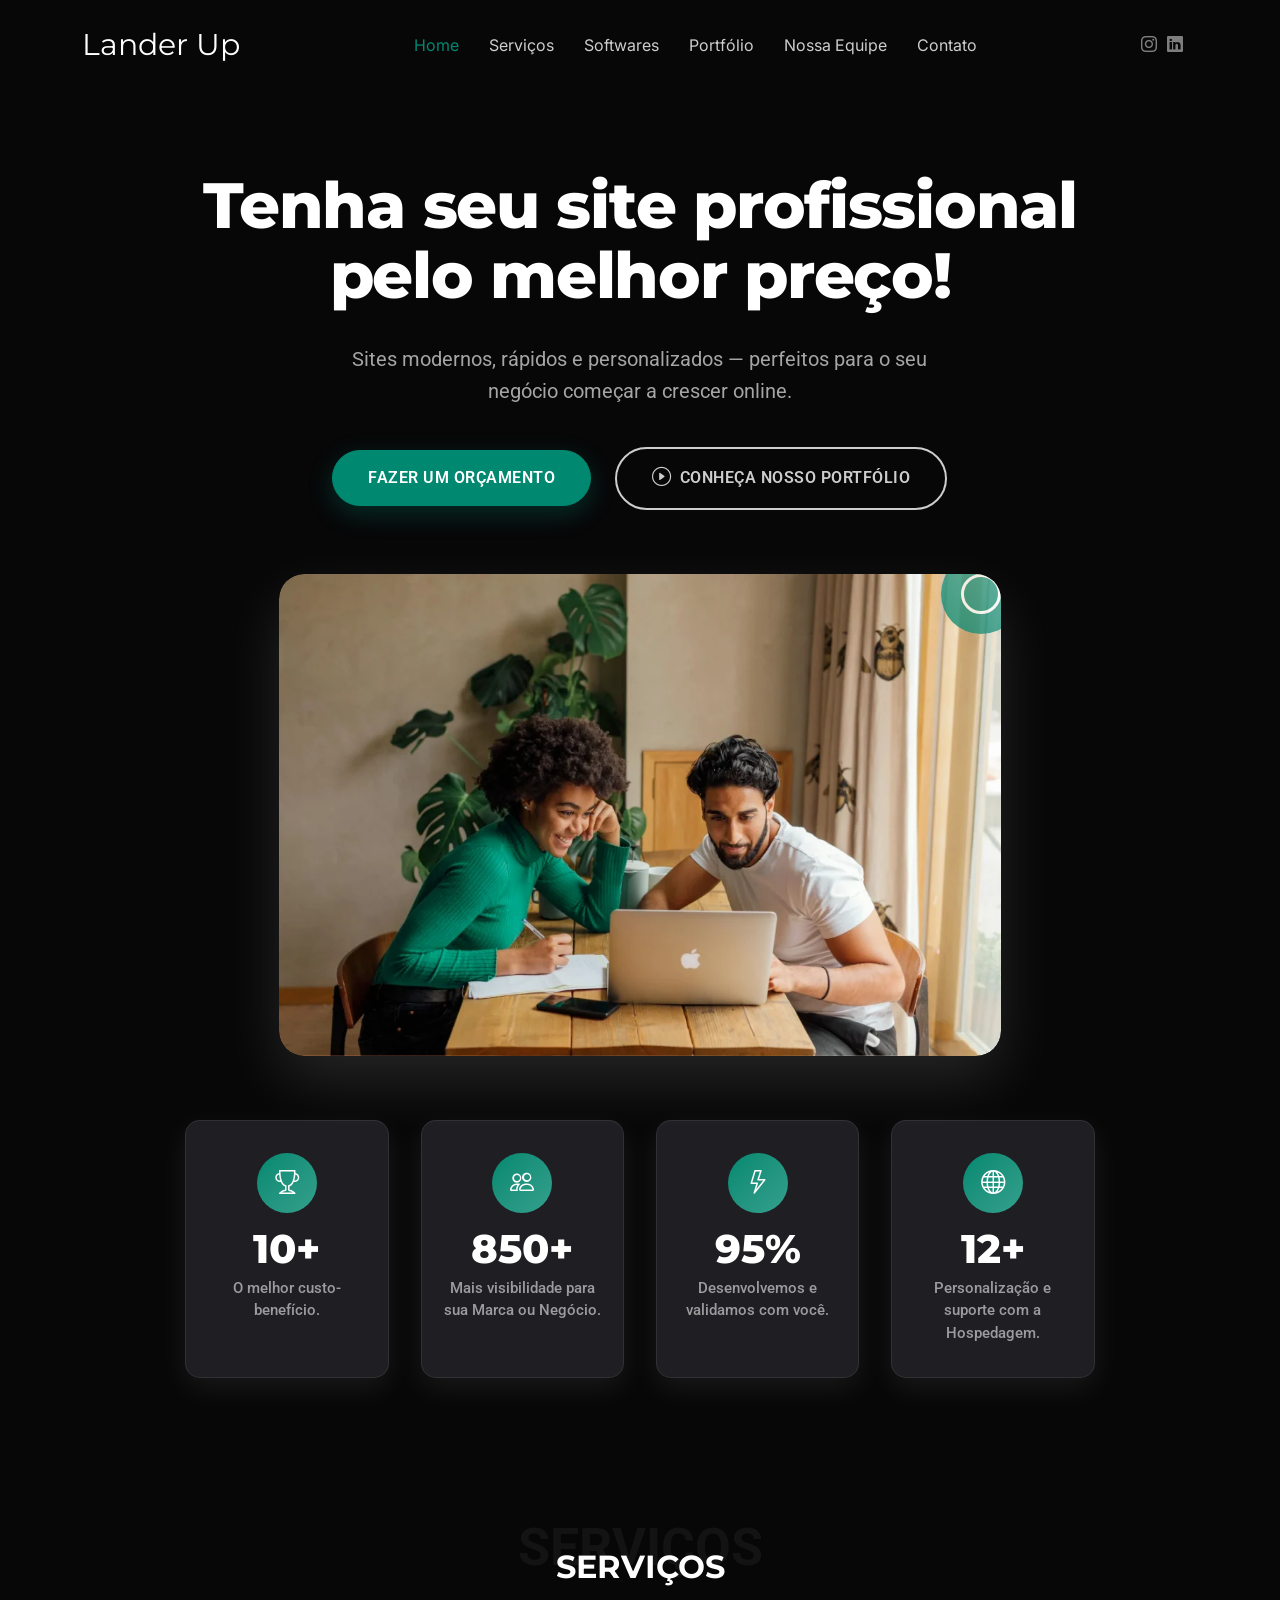
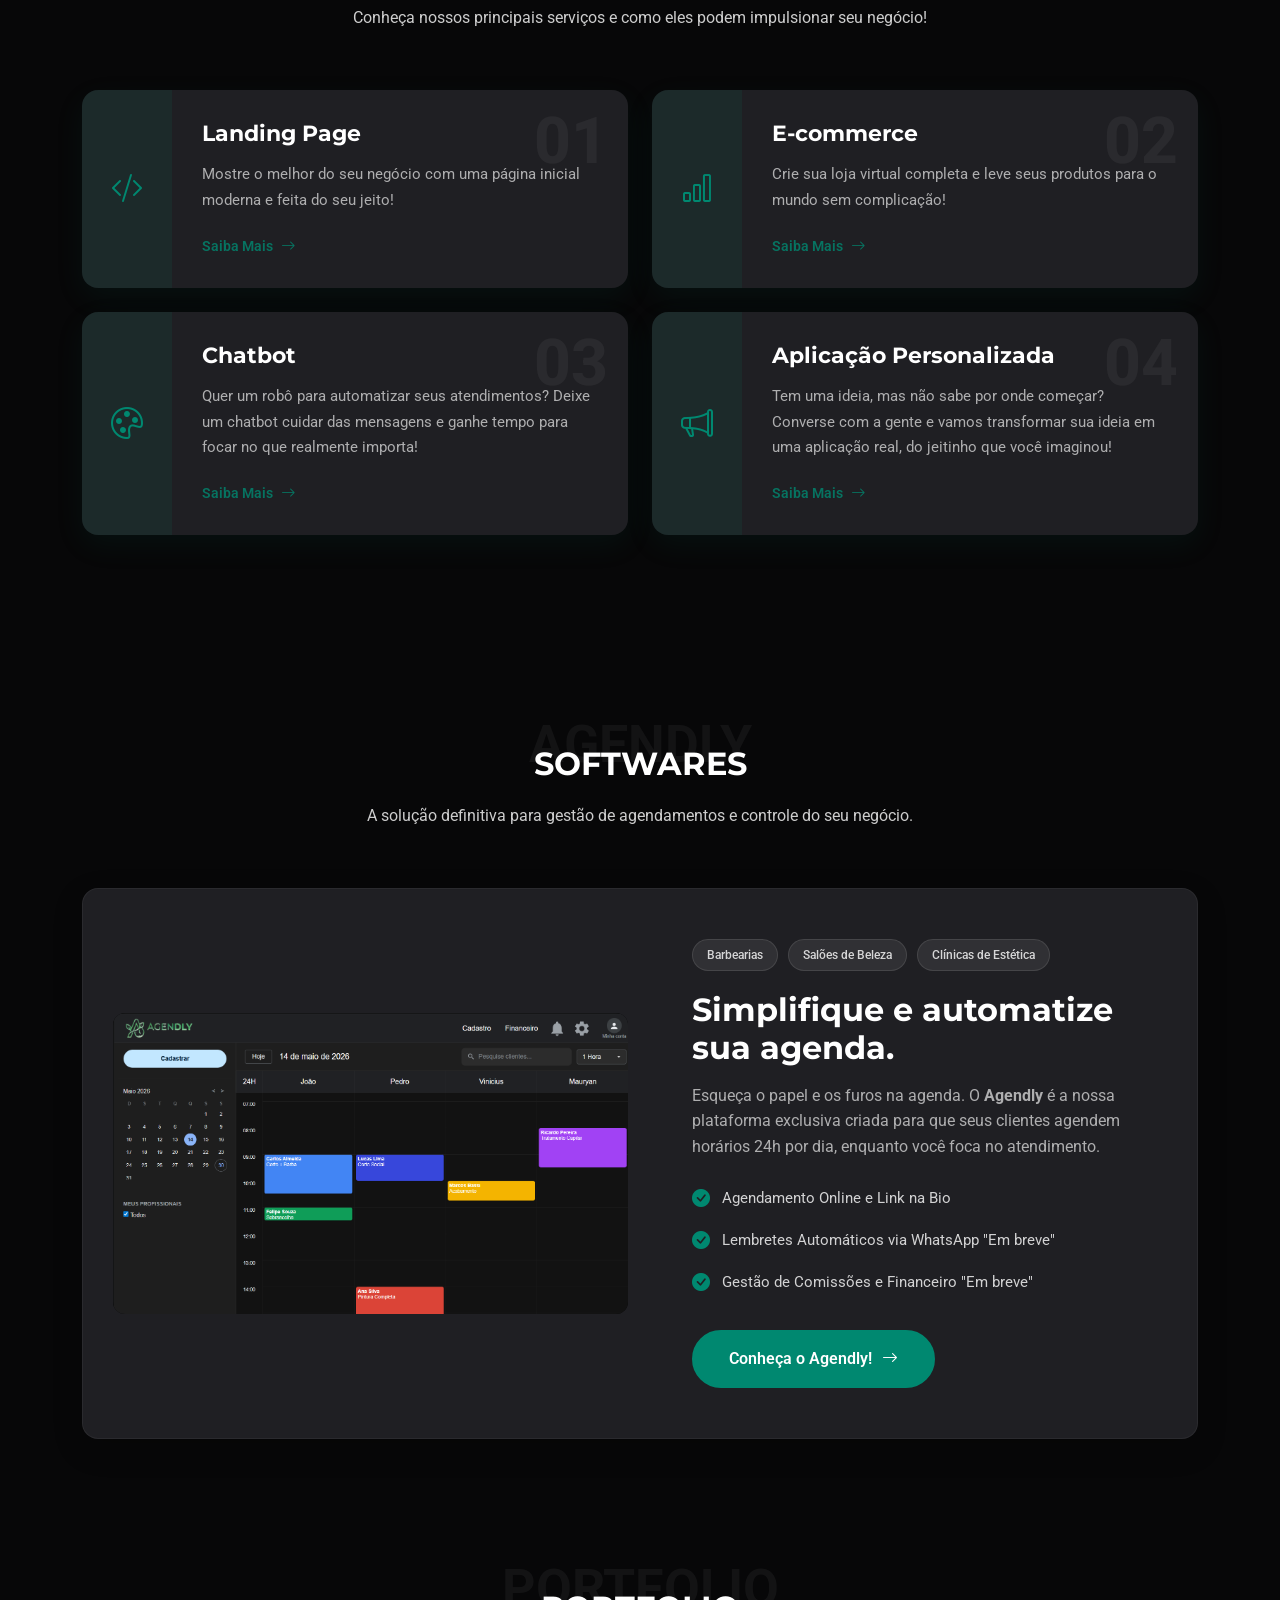
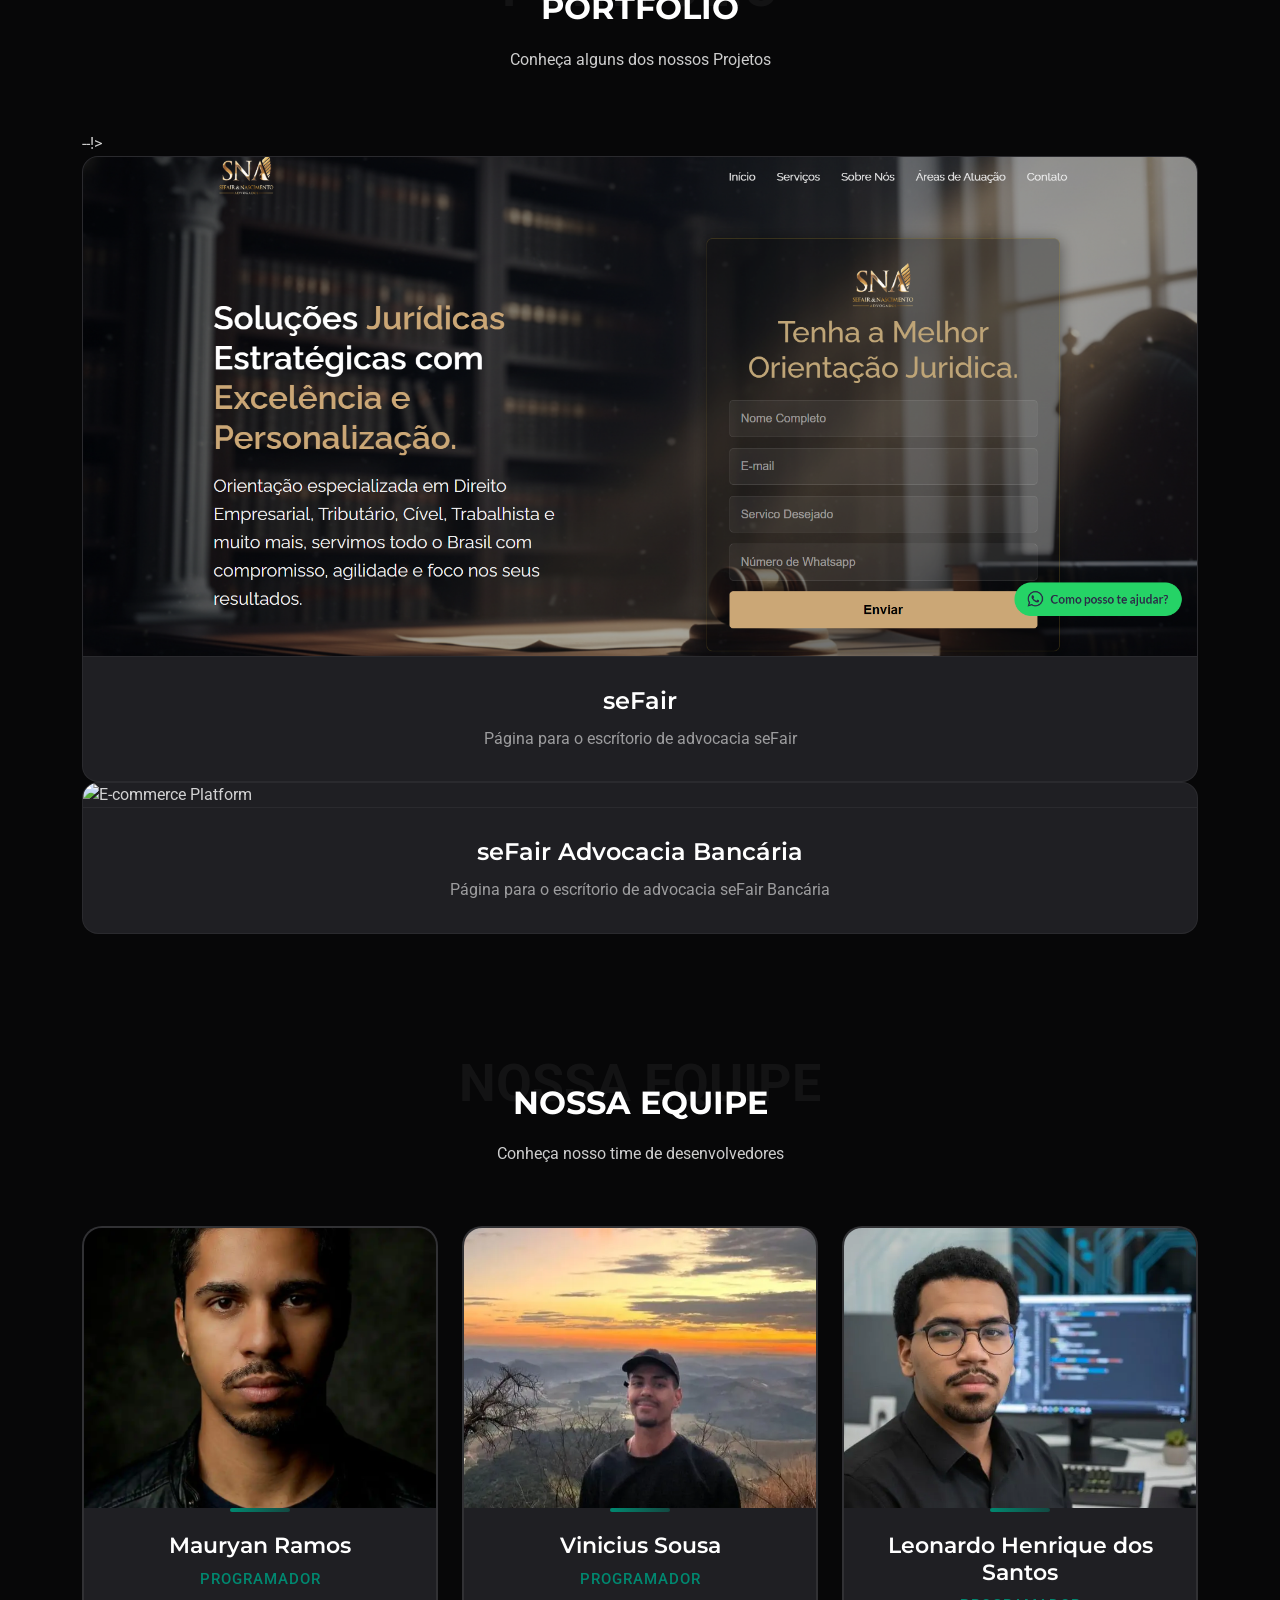
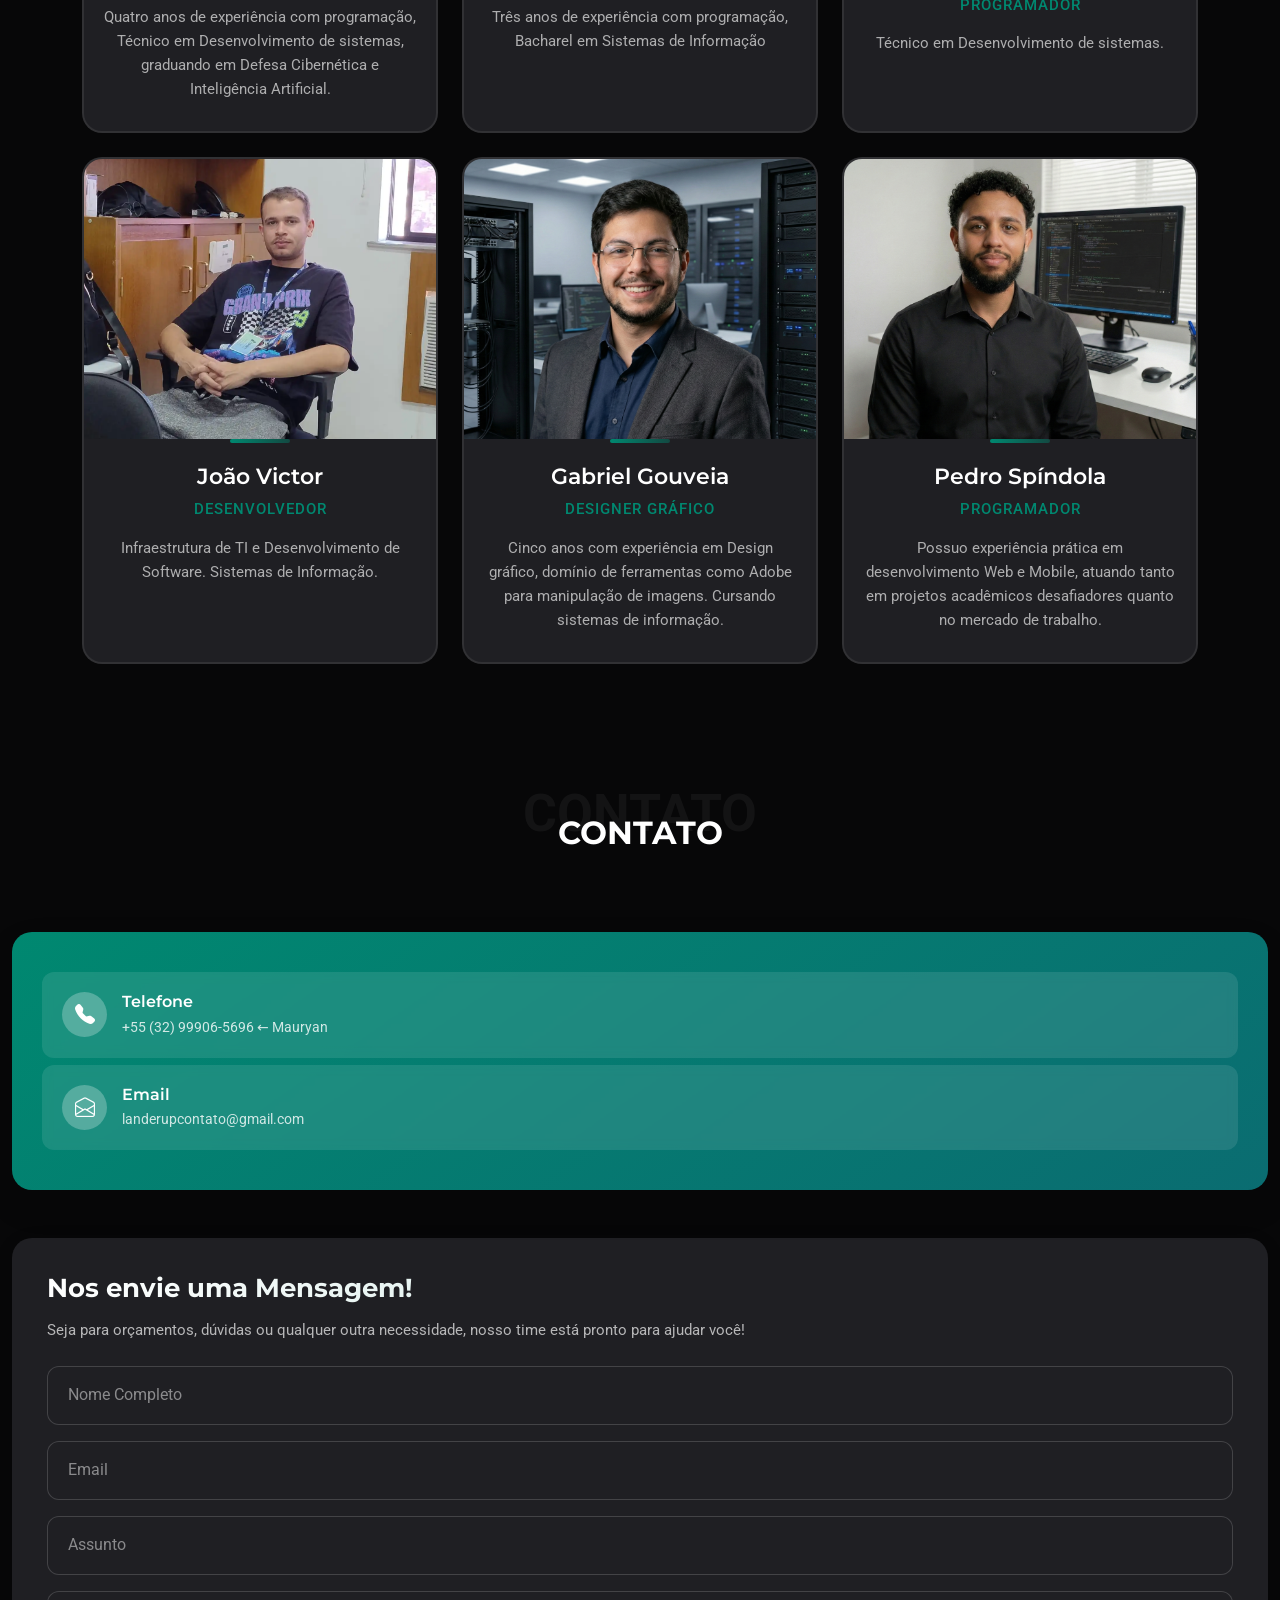
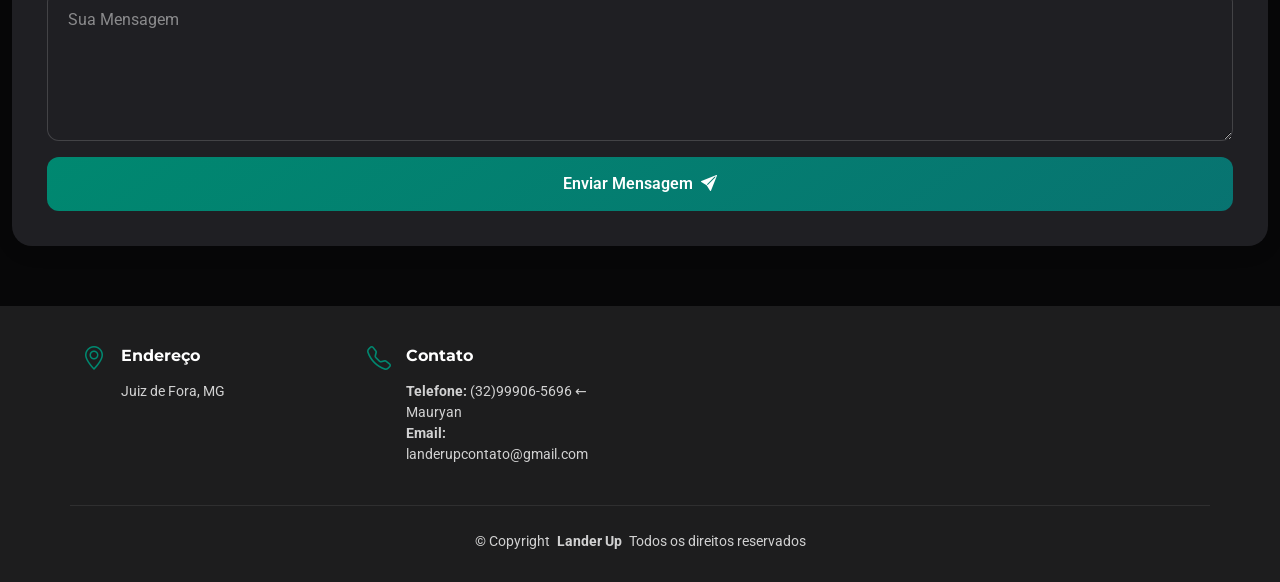
==== commit 6ada8829: "Update index.html" ====
--- a/index.html
+++ b/index.html
@@ -365,11 +365,11 @@
                          <div class="col-lg-4 col-md-6 portfolio-item isotope-item filter-web">
                             <div class="portfolio-card">
                                 <div class="image-container">
-                                    <img src="assets/img/portfolio/seFair.png" class="img-fluid"
+                                    <img src="assets/img/portfolio/advocaciaBancaria.png" class="img-fluid"
                                         alt="E-commerce Platform" loading="lazy">
                                     <div class="overlay">
                                         <div class="overlay-content">
-                                            <a href="https://snadv.com.br/novo/landing/" class="details-link"
+                                            <a href="https://landerup-dev.github.io/Sefair_AdvocaciaBancaria/" class="details-link"
                                                 title="View Project Details">
                                                 <i class="bi bi-arrow-right"></i>
                                             </a>
@@ -377,8 +377,8 @@
                                     </div>
                                 </div>
                                 <div class="content">
-                                    <h3>seFair</h3>
-                                    <p>Página para o escrítorio de advocacia seFair</p>
+                                    <h3>seFair Advocacia Bancária</h3>
+                                    <p>Página para o escrítorio de advocacia seFair Bancária</p>
                                 </div>
                             </div>
                         </div><!-- End Portfolio Item -->
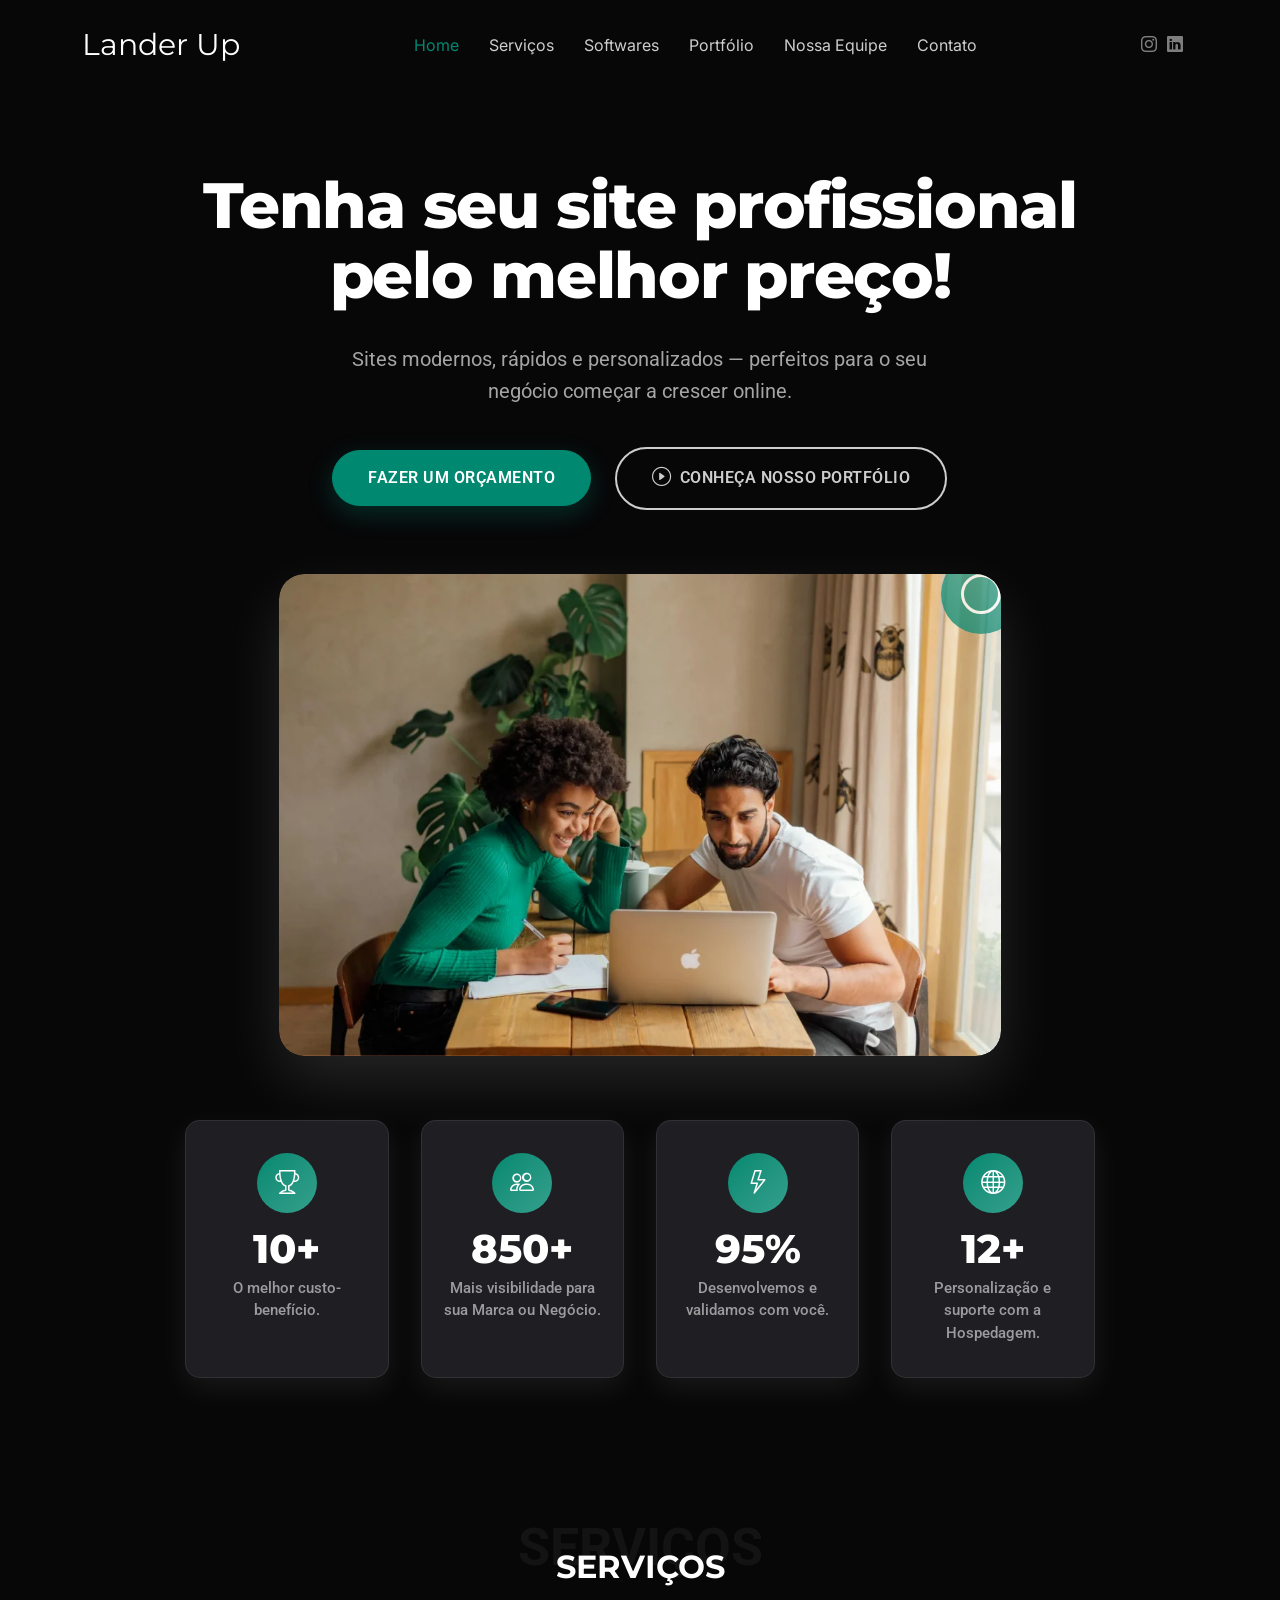
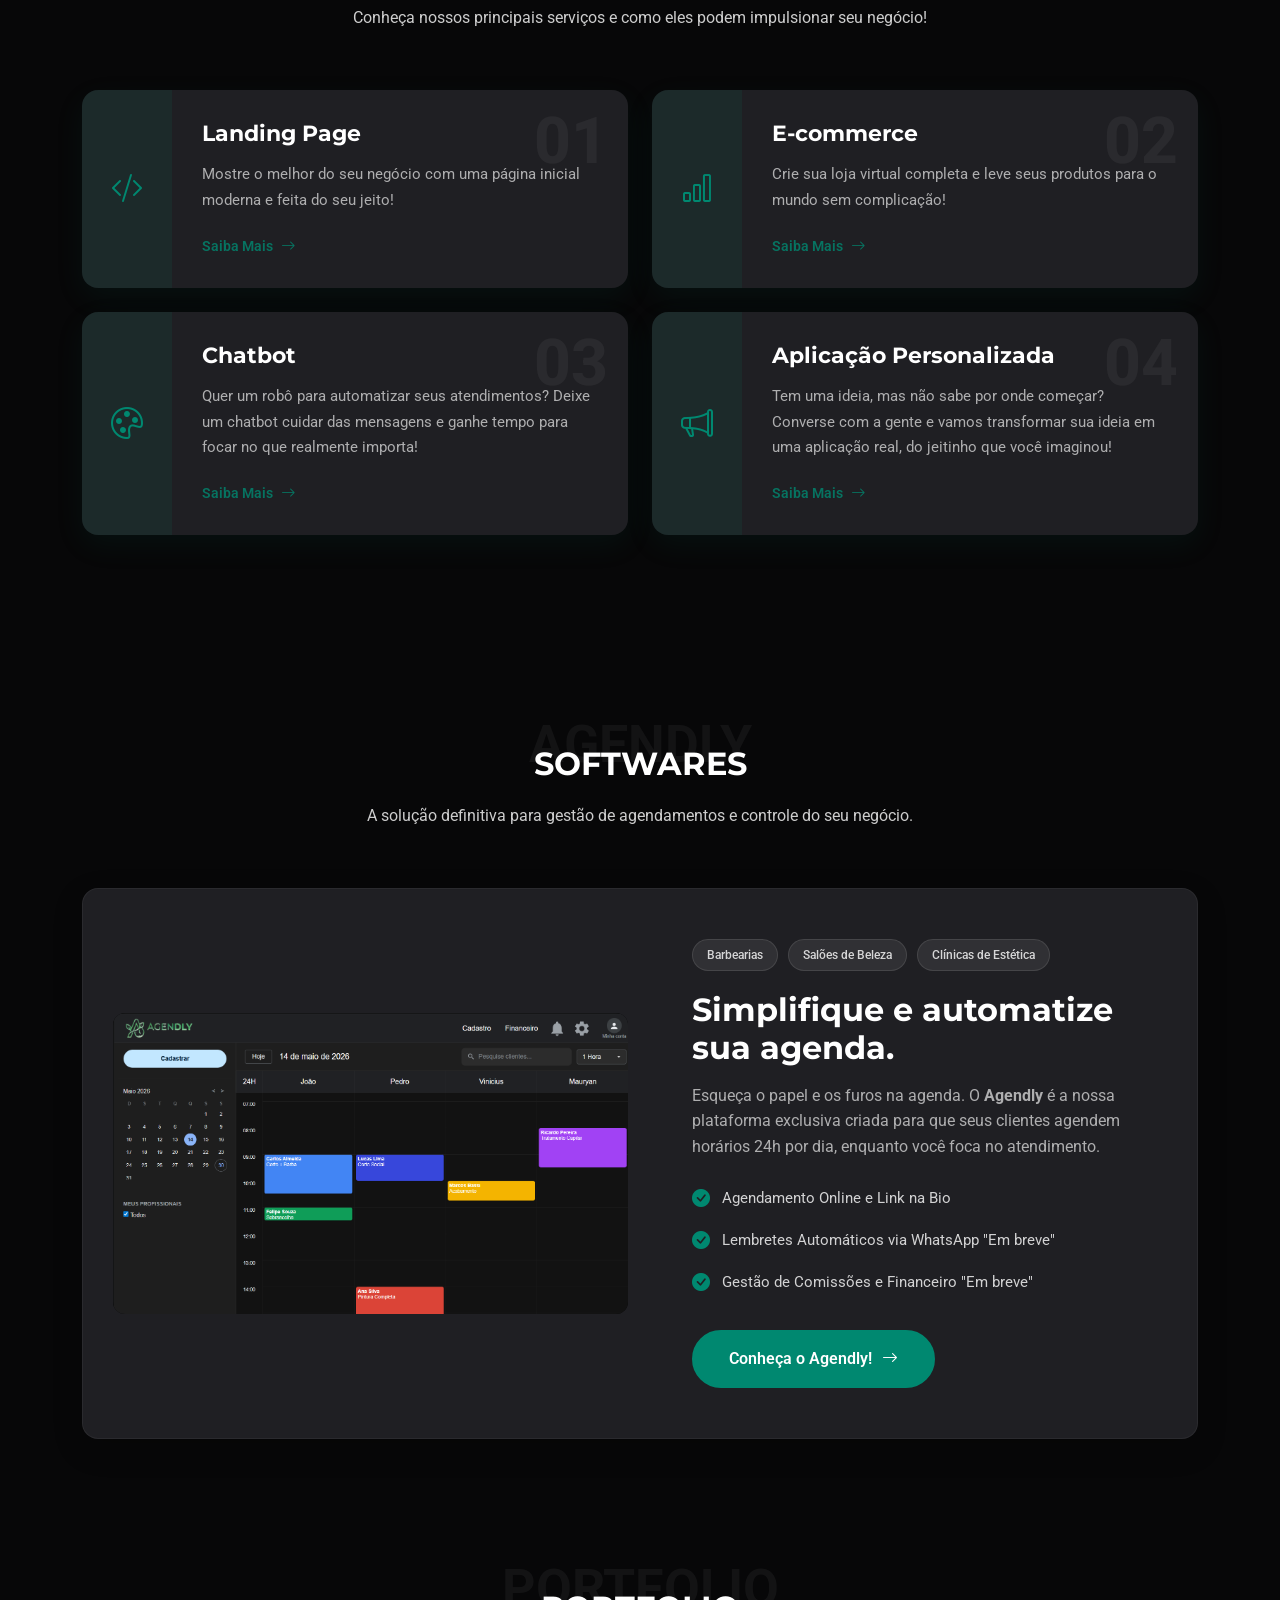
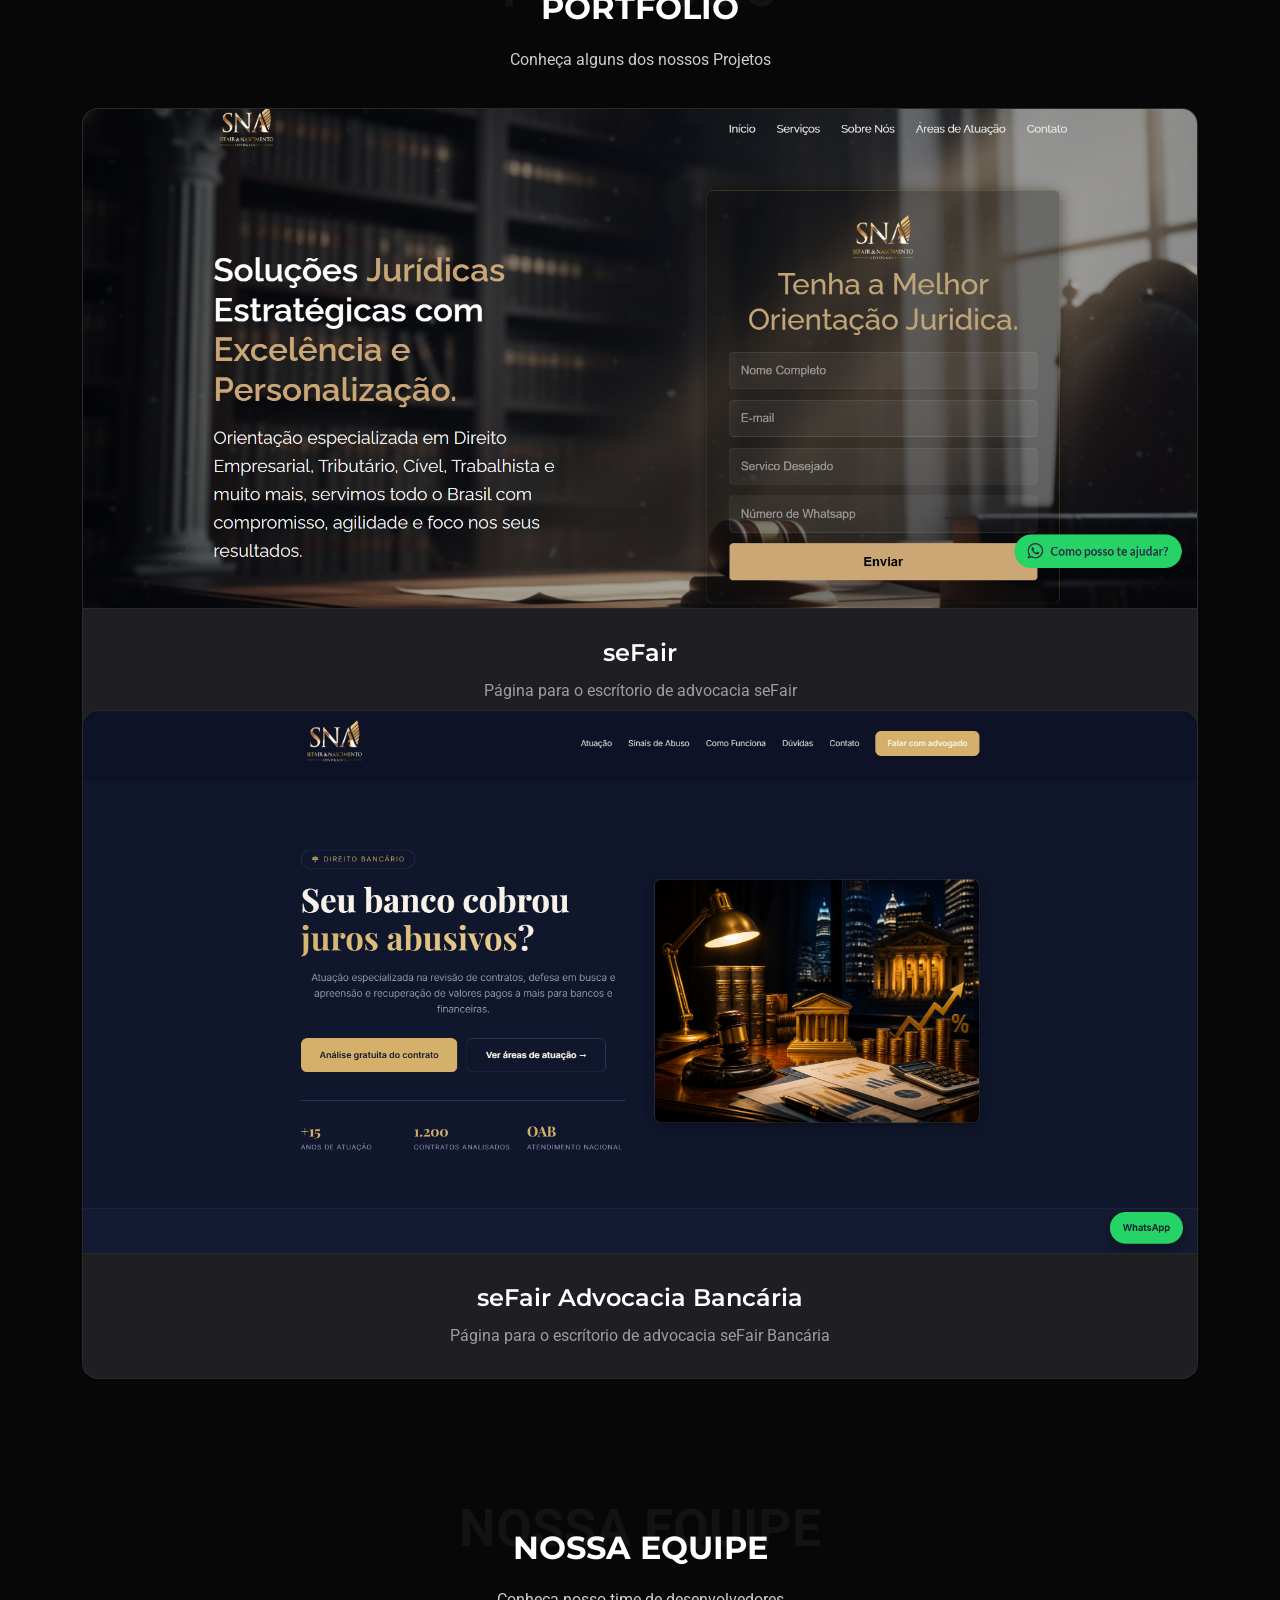
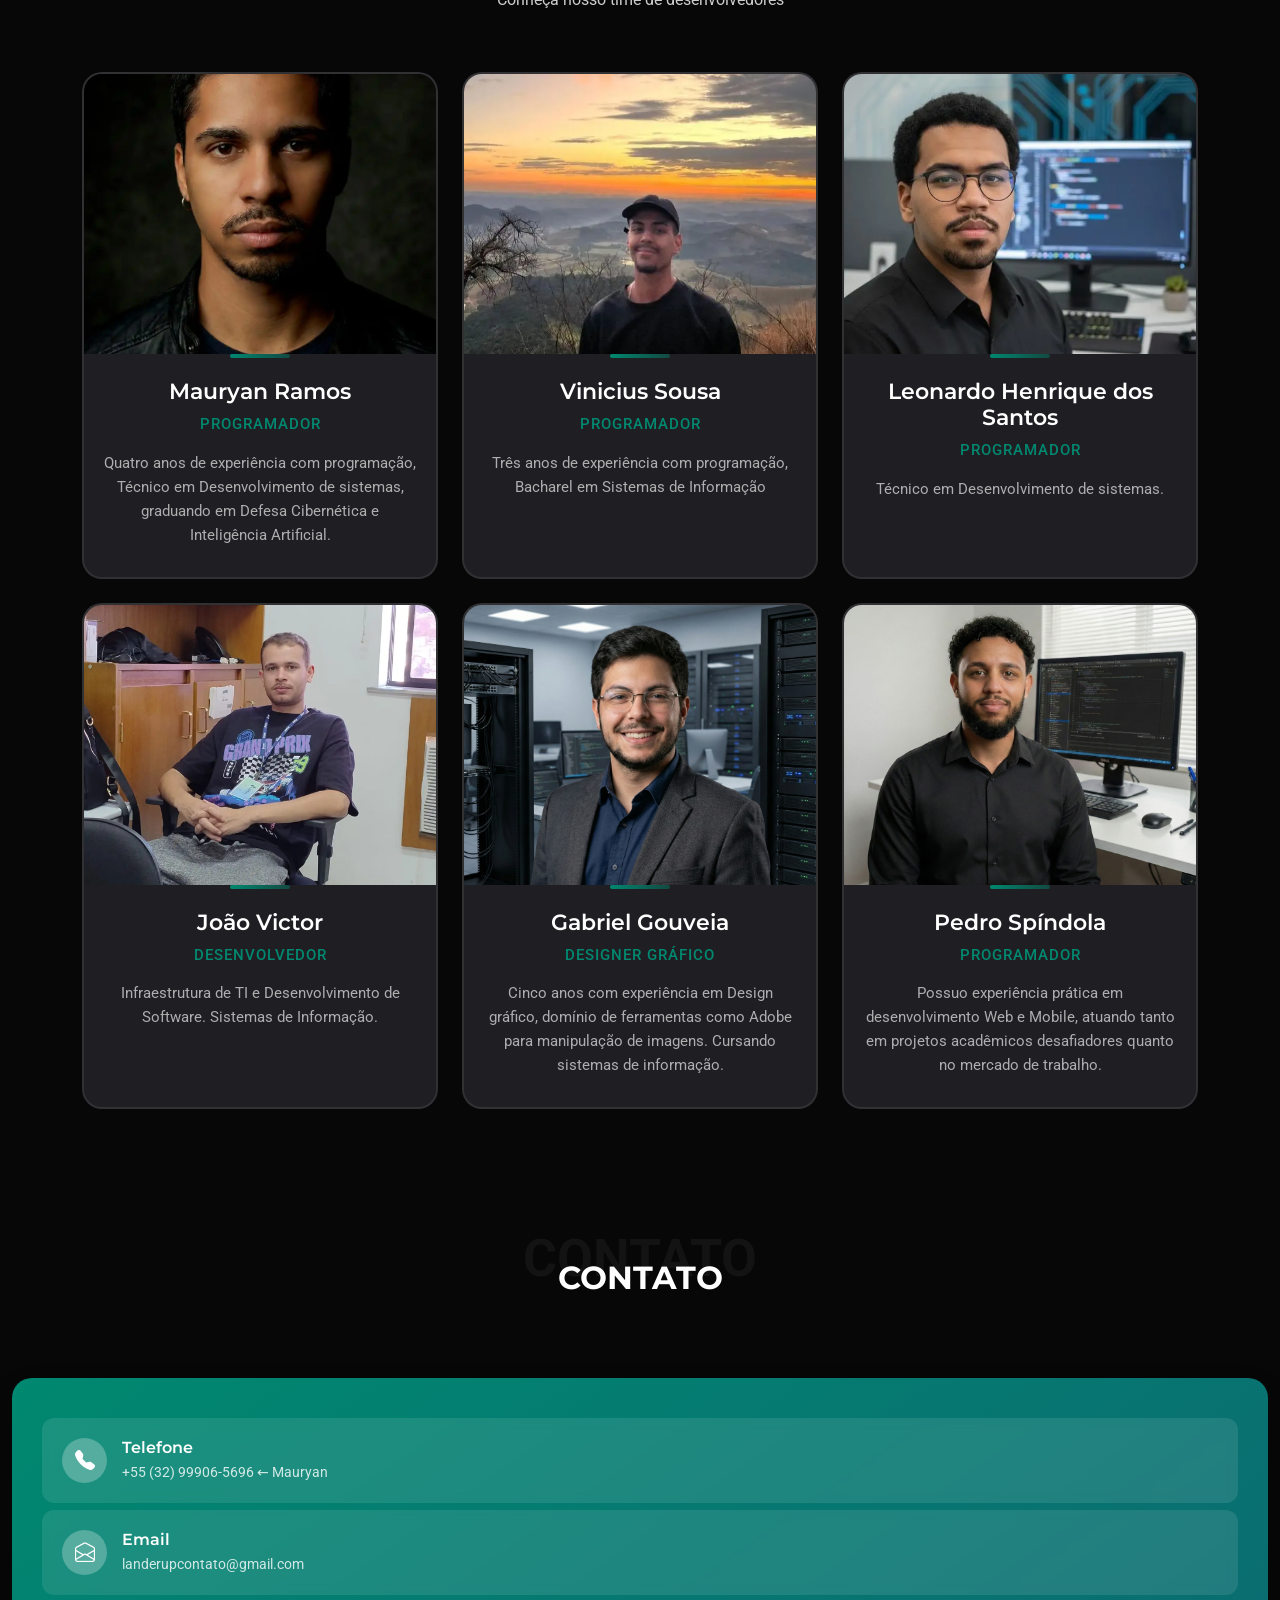
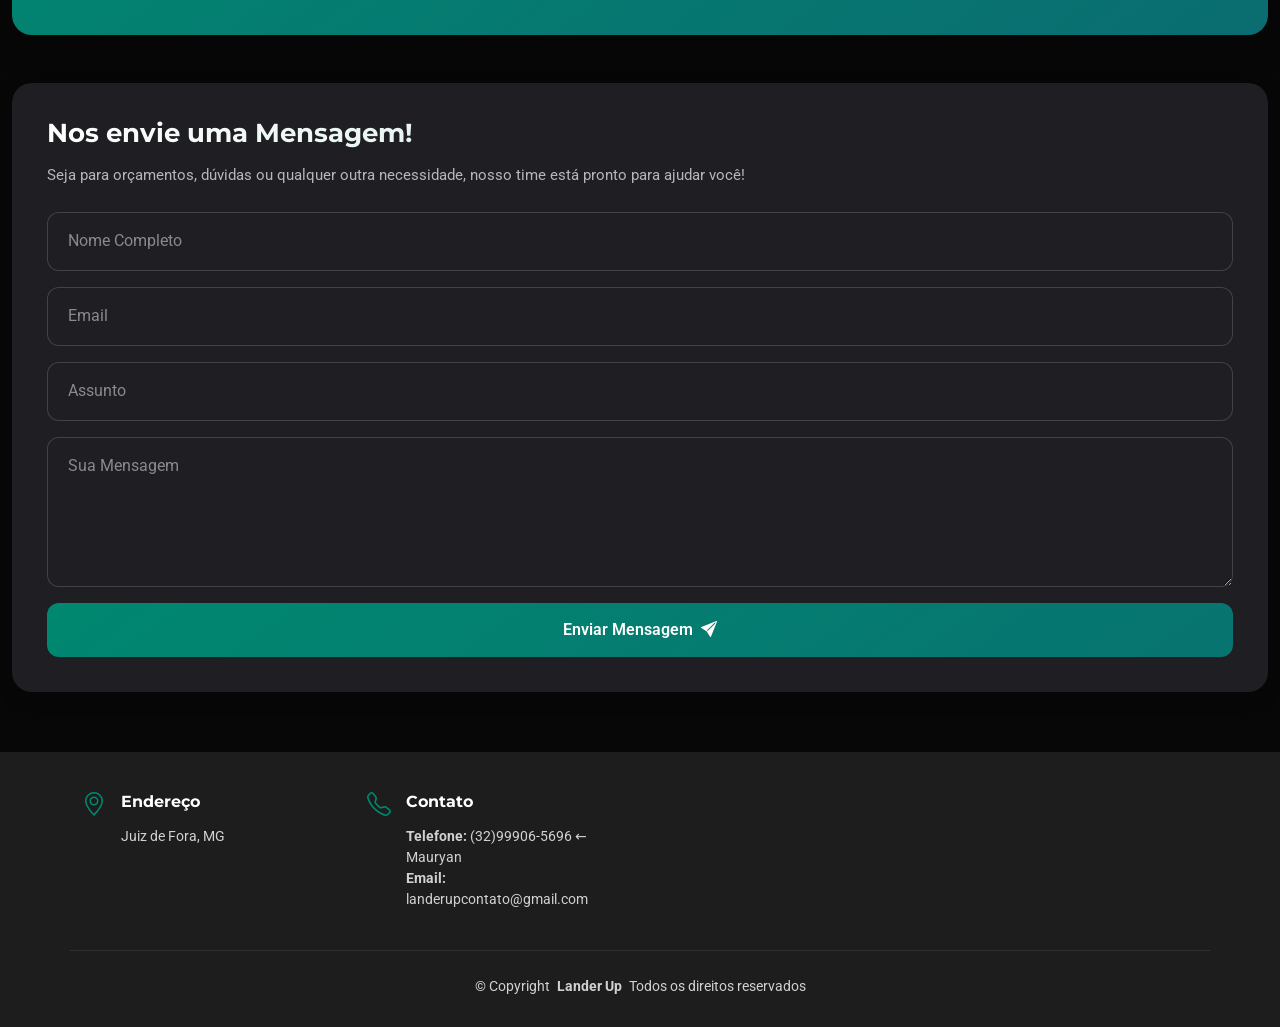
==== commit 1523042e: "Refactor portfolio grid layout and items" ====
--- a/index.html
+++ b/index.html
@@ -316,7 +316,7 @@
                         </ul>
                     </div>
 
-                  <!--<div class="row gy-4 portfolio-grid isotope-container" data-aos="fade-up" data-aos-delay="200">
+                    <!--   <div class="row gy-4 portfolio-grid isotope-container" data-aos="fade-up" data-aos-delay="200">
 
                         <div class="col-lg-4 col-md-6 portfolio-item isotope-item filter-branding">
                             <div class="portfolio-card">
@@ -338,59 +338,60 @@
                                     <p>Página para a empresa Junior Colucci</p>
                                 </div>
                             </div>
-                        </div><End Portfolio Item -->
-                    --!>
-
-                        <div class="col-lg-4 col-md-6 portfolio-item isotope-item filter-web">
-                            <div class="portfolio-card">
-                                <div class="image-container">
-                                    <img src="assets/img/portfolio/seFair.png" class="img-fluid"
-                                        alt="E-commerce Platform" loading="lazy">
-                                    <div class="overlay">
-                                        <div class="overlay-content">
-                                            <a href="https://snadv.com.br/novo/landing/" class="details-link"
-                                                title="View Project Details">
-                                                <i class="bi bi-arrow-right"></i>
-                                            </a>
-                                        </div>
-                                    </div>
-                                </div>
-                                <div class="content">
-                                    <h3>seFair</h3>
-                                    <p>Página para o escrítorio de advocacia seFair</p>
-                                </div>
-                            </div>
-                        </div><!-- End Portfolio Item -->
-
-                         <div class="col-lg-4 col-md-6 portfolio-item isotope-item filter-web">
-                            <div class="portfolio-card">
-                                <div class="image-container">
-                                    <img src="assets/img/portfolio/advocaciaBancaria.png" class="img-fluid"
-                                        alt="E-commerce Platform" loading="lazy">
-                                    <div class="overlay">
-                                        <div class="overlay-content">
-                                            <a href="https://landerup-dev.github.io/Sefair_AdvocaciaBancaria/" class="details-link"
-                                                title="View Project Details">
-                                                <i class="bi bi-arrow-right"></i>
-                                            </a>
-                                        </div>
-                                    </div>
-                                </div>
-                                <div class="content">
-                                    <h3>seFair Advocacia Bancária</h3>
-                                    <p>Página para o escrítorio de advocacia seFair Bancária</p>
-                                </div>
-                            </div>
-                        </div><!-- End Portfolio Item -->
-
-
-
-
-
-
-                    </div><!-- End Portfolio Grid -->
-
-                </div>
+                        </div><End Portfolio Item 
+                    -->
+
+                <div class="row gy-4 portfolio-grid isotope-container" data-aos="fade-up" data-aos-delay="200"></div>
+                    <div class="col-lg-4 col-md-6 portfolio-item isotope-item filter-web">
+                        <div class="portfolio-card">
+                            <div class="image-container">
+                                <img src="assets/img/portfolio/seFair.png" class="img-fluid" alt="E-commerce Platform"
+                                    loading="lazy">
+                                <div class="overlay">
+                                    <div class="overlay-content">
+                                        <a href="https://snadv.com.br/novo/landing/" class="details-link"
+                                            title="View Project Details">
+                                            <i class="bi bi-arrow-right"></i>
+                                        </a>
+                                    </div>
+                                </div>
+                            </div>
+                            <div class="content">
+                                <h3>seFair</h3>
+                                <p>Página para o escrítorio de advocacia seFair</p>
+                            </div>
+                        </div>
+                    </div><!-- End Portfolio Item -->
+
+
+                <div class="row gy-4 portfolio-grid isotope-container" data-aos="fade-up" data-aos-delay="200"></div>
+                    <div class="col-lg-4 col-md-6 portfolio-item isotope-item filter-web">
+                        <div class="portfolio-card">
+                            <div class="image-container">
+                                <img src="assets/img/portfolio/advocaciaBancaria.png" class="img-fluid"
+                                    alt="E-commerce Platform" loading="lazy">
+                                <div class="overlay">
+                                    <div class="overlay-content">
+                                        <a href="https://landerup-dev.github.io/Sefair_AdvocaciaBancaria/"
+                                            class="details-link" title="View Project Details">
+                                            <i class="bi bi-arrow-right"></i>
+                                        </a>
+                                    </div>
+                                </div>
+                            </div>
+                            <div class="content">
+                                <h3>seFair Advocacia Bancária</h3>
+                                <p>Página para o escrítorio de advocacia seFair Bancária</p>
+                            </div>
+                        </div>
+                    </div><!-- End Portfolio Item -->
+
+
+
+
+                </div><!-- End Portfolio Grid -->
+
+            </div>
 
             </div>
 
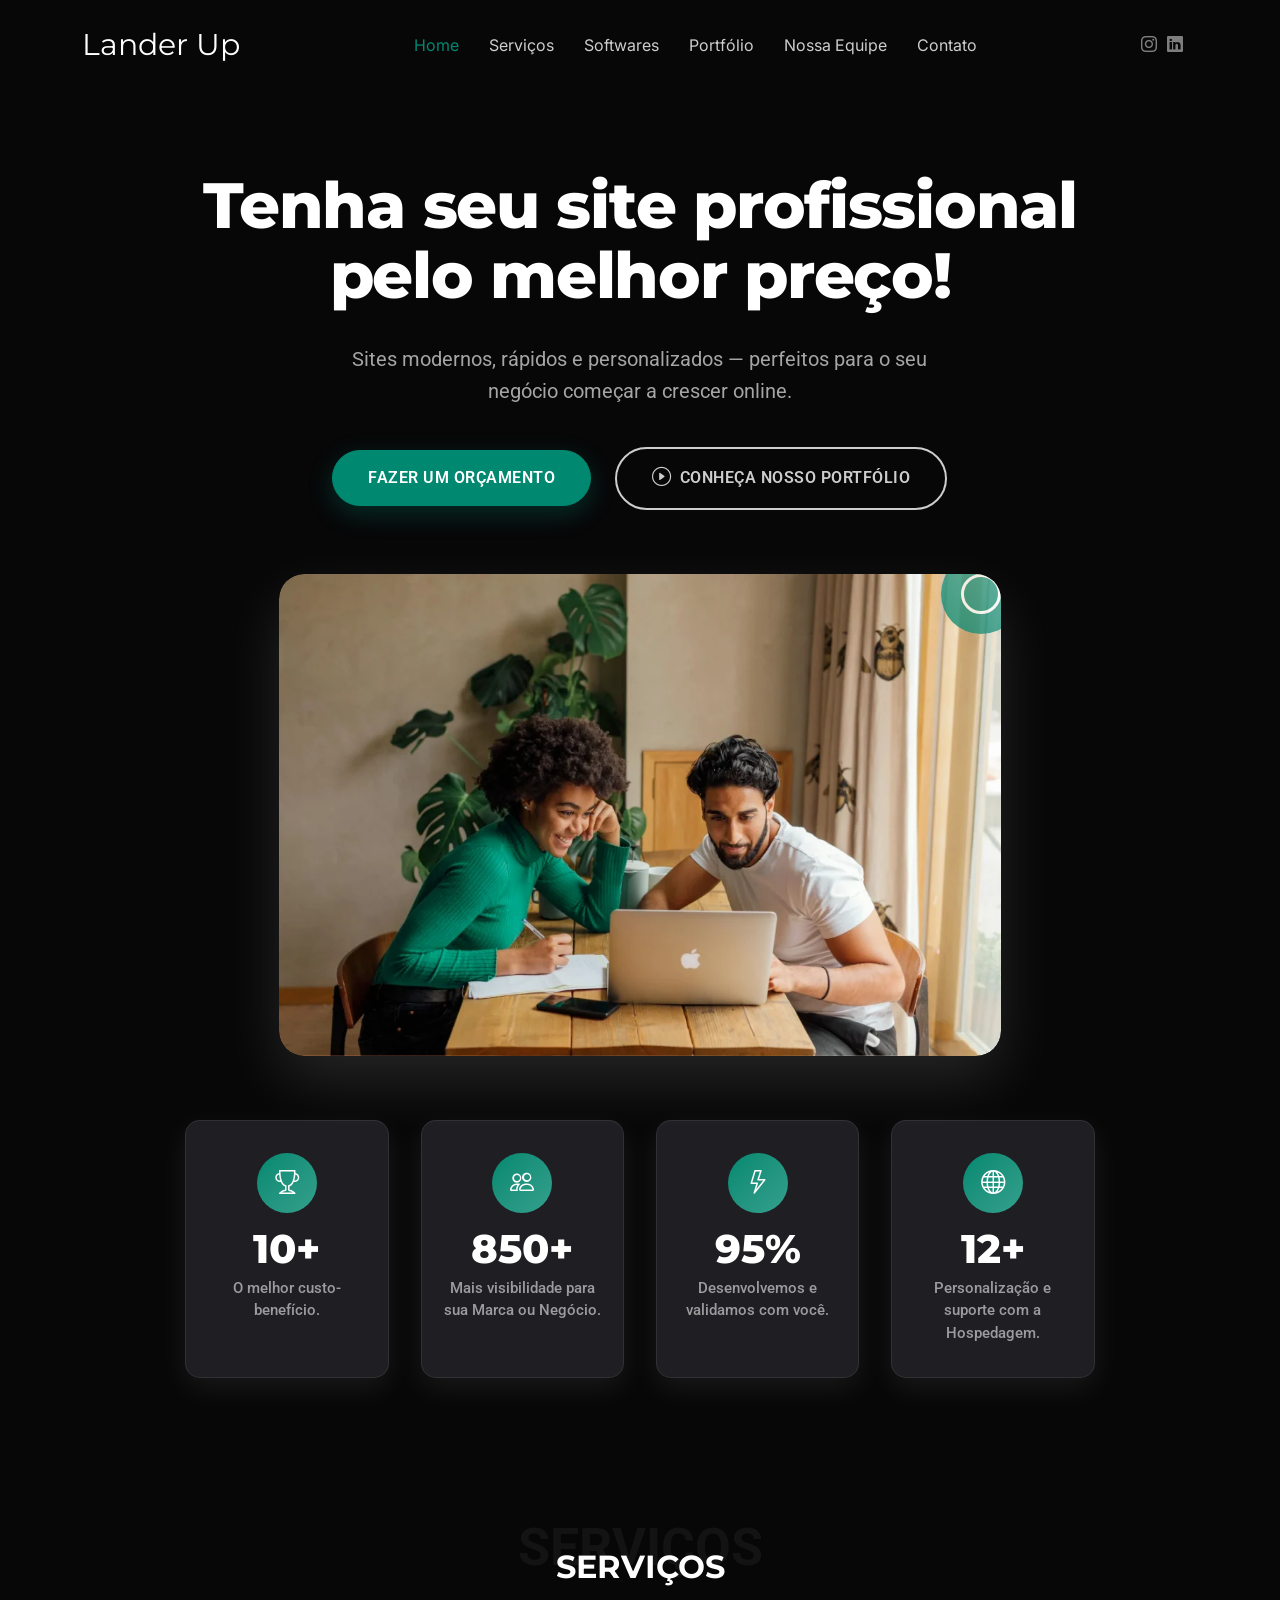
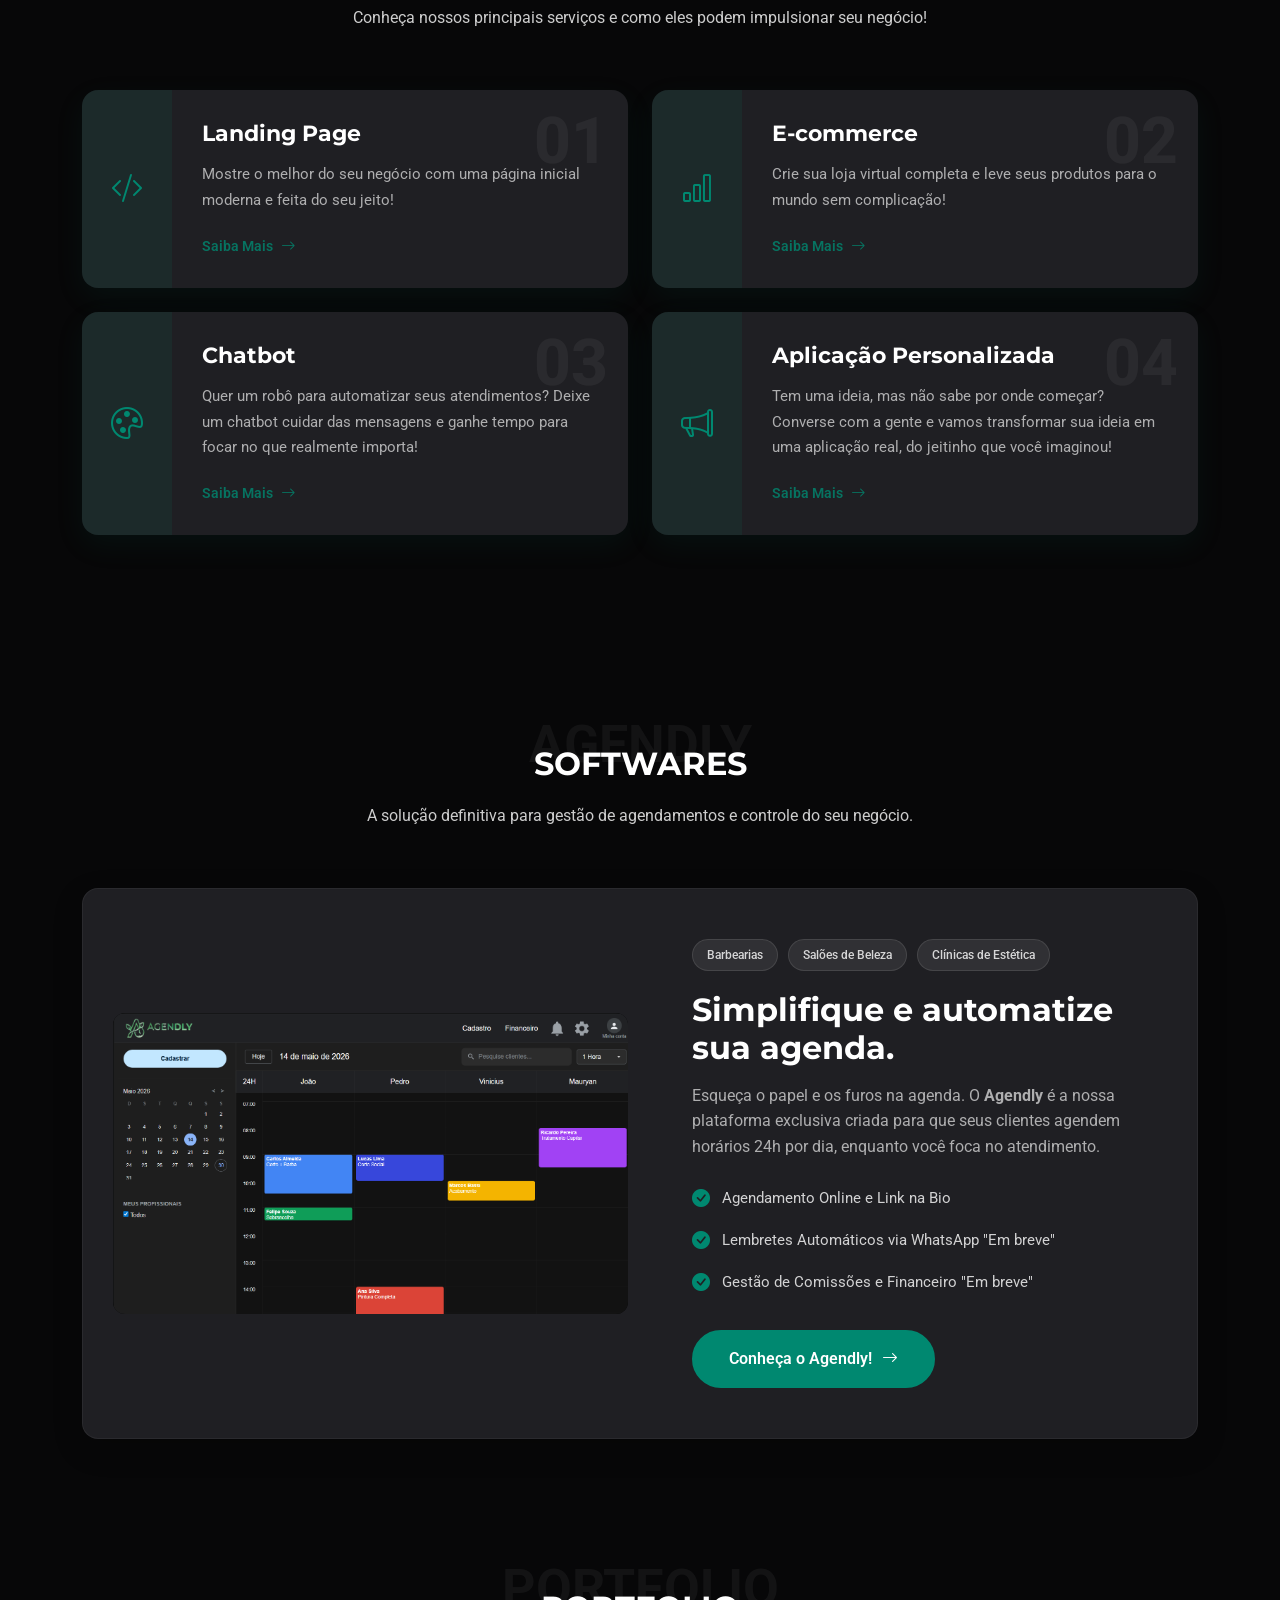
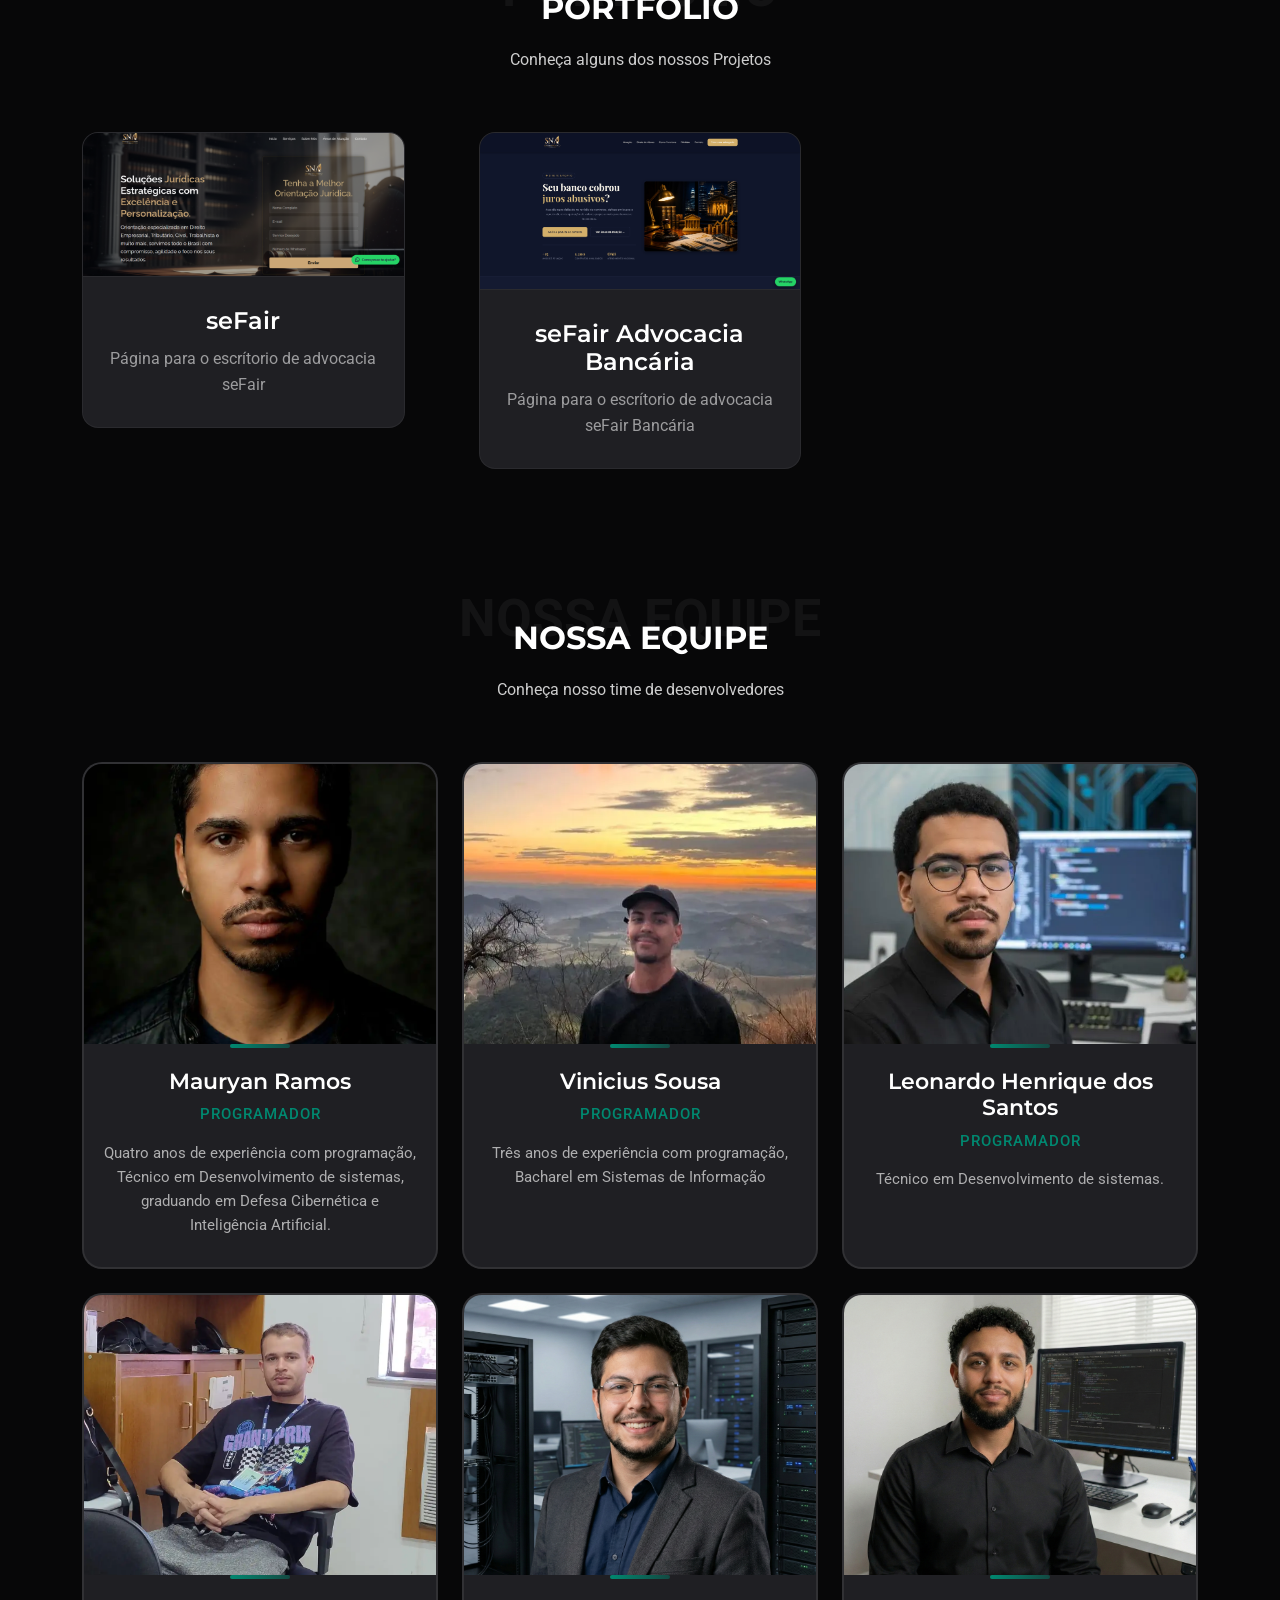
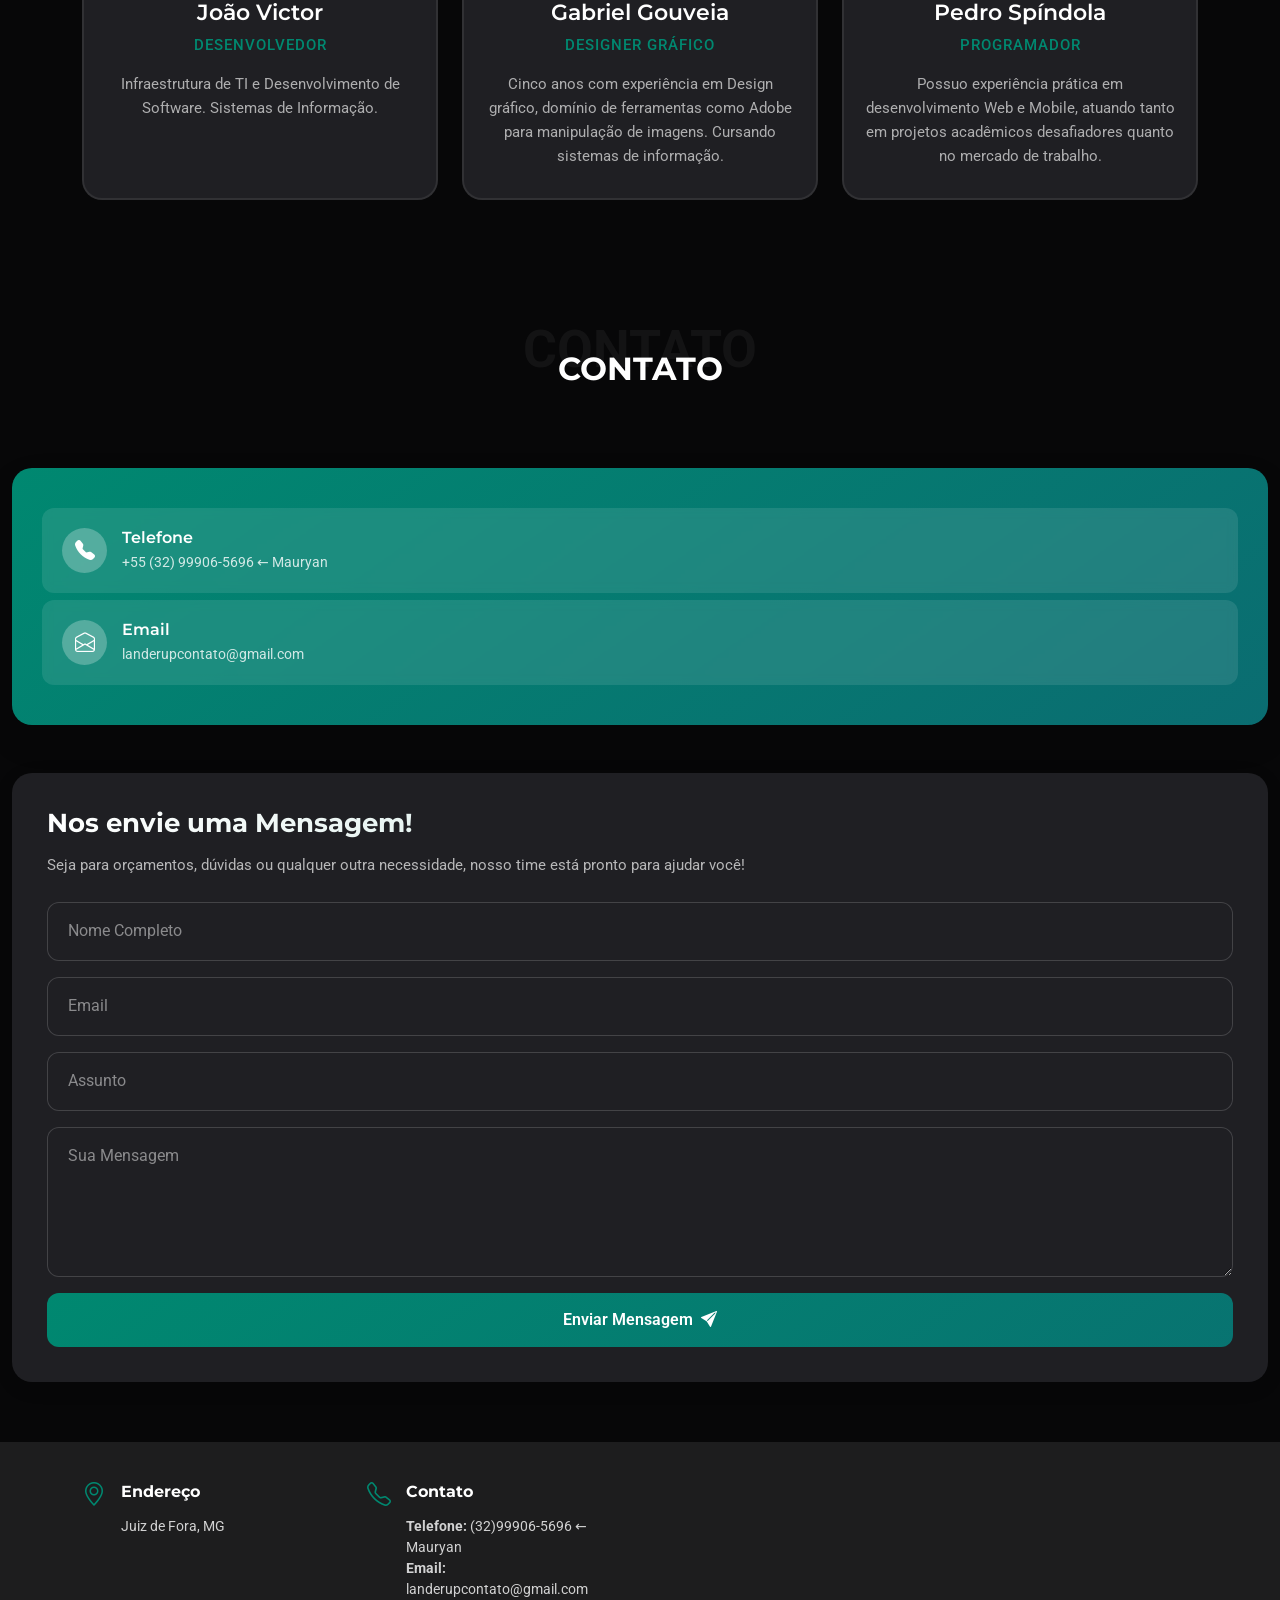
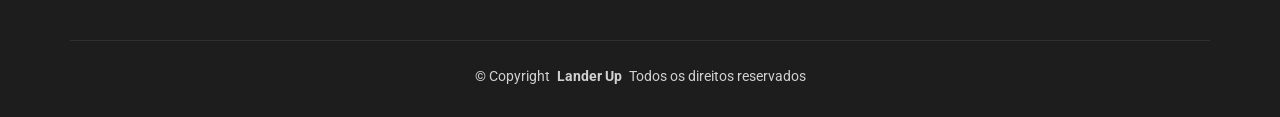
==== commit 302ed21c: "Update index.html" ====
--- a/index.html
+++ b/index.html
@@ -316,8 +316,8 @@
                         </ul>
                     </div>
 
-                    <!--   <div class="row gy-4 portfolio-grid isotope-container" data-aos="fade-up" data-aos-delay="200">
-
+                    <div class="row gy-4 portfolio-grid isotope-container" data-aos="fade-up" data-aos-delay="200">
+                        <!-- 
                         <div class="col-lg-4 col-md-6 portfolio-item isotope-item filter-branding">
                             <div class="portfolio-card">
                                 <div class="image-container">
@@ -341,57 +341,57 @@
                         </div><End Portfolio Item 
                     -->
 
-                <div class="row gy-4 portfolio-grid isotope-container" data-aos="fade-up" data-aos-delay="200"></div>
-                    <div class="col-lg-4 col-md-6 portfolio-item isotope-item filter-web">
-                        <div class="portfolio-card">
-                            <div class="image-container">
-                                <img src="assets/img/portfolio/seFair.png" class="img-fluid" alt="E-commerce Platform"
-                                    loading="lazy">
-                                <div class="overlay">
-                                    <div class="overlay-content">
-                                        <a href="https://snadv.com.br/novo/landing/" class="details-link"
-                                            title="View Project Details">
-                                            <i class="bi bi-arrow-right"></i>
-                                        </a>
-                                    </div>
-                                </div>
-                            </div>
-                            <div class="content">
-                                <h3>seFair</h3>
-                                <p>Página para o escrítorio de advocacia seFair</p>
-                            </div>
-                        </div>
-                    </div><!-- End Portfolio Item -->
-
-
-                <div class="row gy-4 portfolio-grid isotope-container" data-aos="fade-up" data-aos-delay="200"></div>
-                    <div class="col-lg-4 col-md-6 portfolio-item isotope-item filter-web">
-                        <div class="portfolio-card">
-                            <div class="image-container">
-                                <img src="assets/img/portfolio/advocaciaBancaria.png" class="img-fluid"
-                                    alt="E-commerce Platform" loading="lazy">
-                                <div class="overlay">
-                                    <div class="overlay-content">
-                                        <a href="https://landerup-dev.github.io/Sefair_AdvocaciaBancaria/"
-                                            class="details-link" title="View Project Details">
-                                            <i class="bi bi-arrow-right"></i>
-                                        </a>
-                                    </div>
-                                </div>
-                            </div>
-                            <div class="content">
-                                <h3>seFair Advocacia Bancária</h3>
-                                <p>Página para o escrítorio de advocacia seFair Bancária</p>
-                            </div>
-                        </div>
-                    </div><!-- End Portfolio Item -->
-
-
-
-
-                </div><!-- End Portfolio Grid -->
-
-            </div>
+
+                        <div class="col-lg-4 col-md-6 portfolio-item isotope-item filter-web">
+                            <div class="portfolio-card">
+                                <div class="image-container">
+                                    <img src="assets/img/portfolio/seFair.png" class="img-fluid"
+                                        alt="E-commerce Platform" loading="lazy">
+                                    <div class="overlay">
+                                        <div class="overlay-content">
+                                            <a href="https://snadv.com.br/novo/landing/" class="details-link"
+                                                title="View Project Details">
+                                                <i class="bi bi-arrow-right"></i>
+                                            </a>
+                                        </div>
+                                    </div>
+                                </div>
+                                <div class="content">
+                                    <h3>seFair</h3>
+                                    <p>Página para o escrítorio de advocacia seFair</p>
+                                </div>
+                            </div>
+                        </div><!-- End Portfolio Item -->
+
+
+
+                        <div class="col-lg-4 col-md-6 portfolio-item isotope-item filter-web">
+                            <div class="portfolio-card">
+                                <div class="image-container">
+                                    <img src="assets/img/portfolio/advocaciaBancaria.png" class="img-fluid"
+                                        alt="E-commerce Platform" loading="lazy">
+                                    <div class="overlay">
+                                        <div class="overlay-content">
+                                            <a href="https://landerup-dev.github.io/Sefair_AdvocaciaBancaria/"
+                                                class="details-link" title="View Project Details">
+                                                <i class="bi bi-arrow-right"></i>
+                                            </a>
+                                        </div>
+                                    </div>
+                                </div>
+                                <div class="content">
+                                    <h3>seFair Advocacia Bancária</h3>
+                                    <p>Página para o escrítorio de advocacia seFair Bancária</p>
+                                </div>
+                            </div>
+                        </div><!-- End Portfolio Item -->
+
+
+
+
+                    </div><!-- End Portfolio Grid -->
+
+                </div>
 
             </div>
 
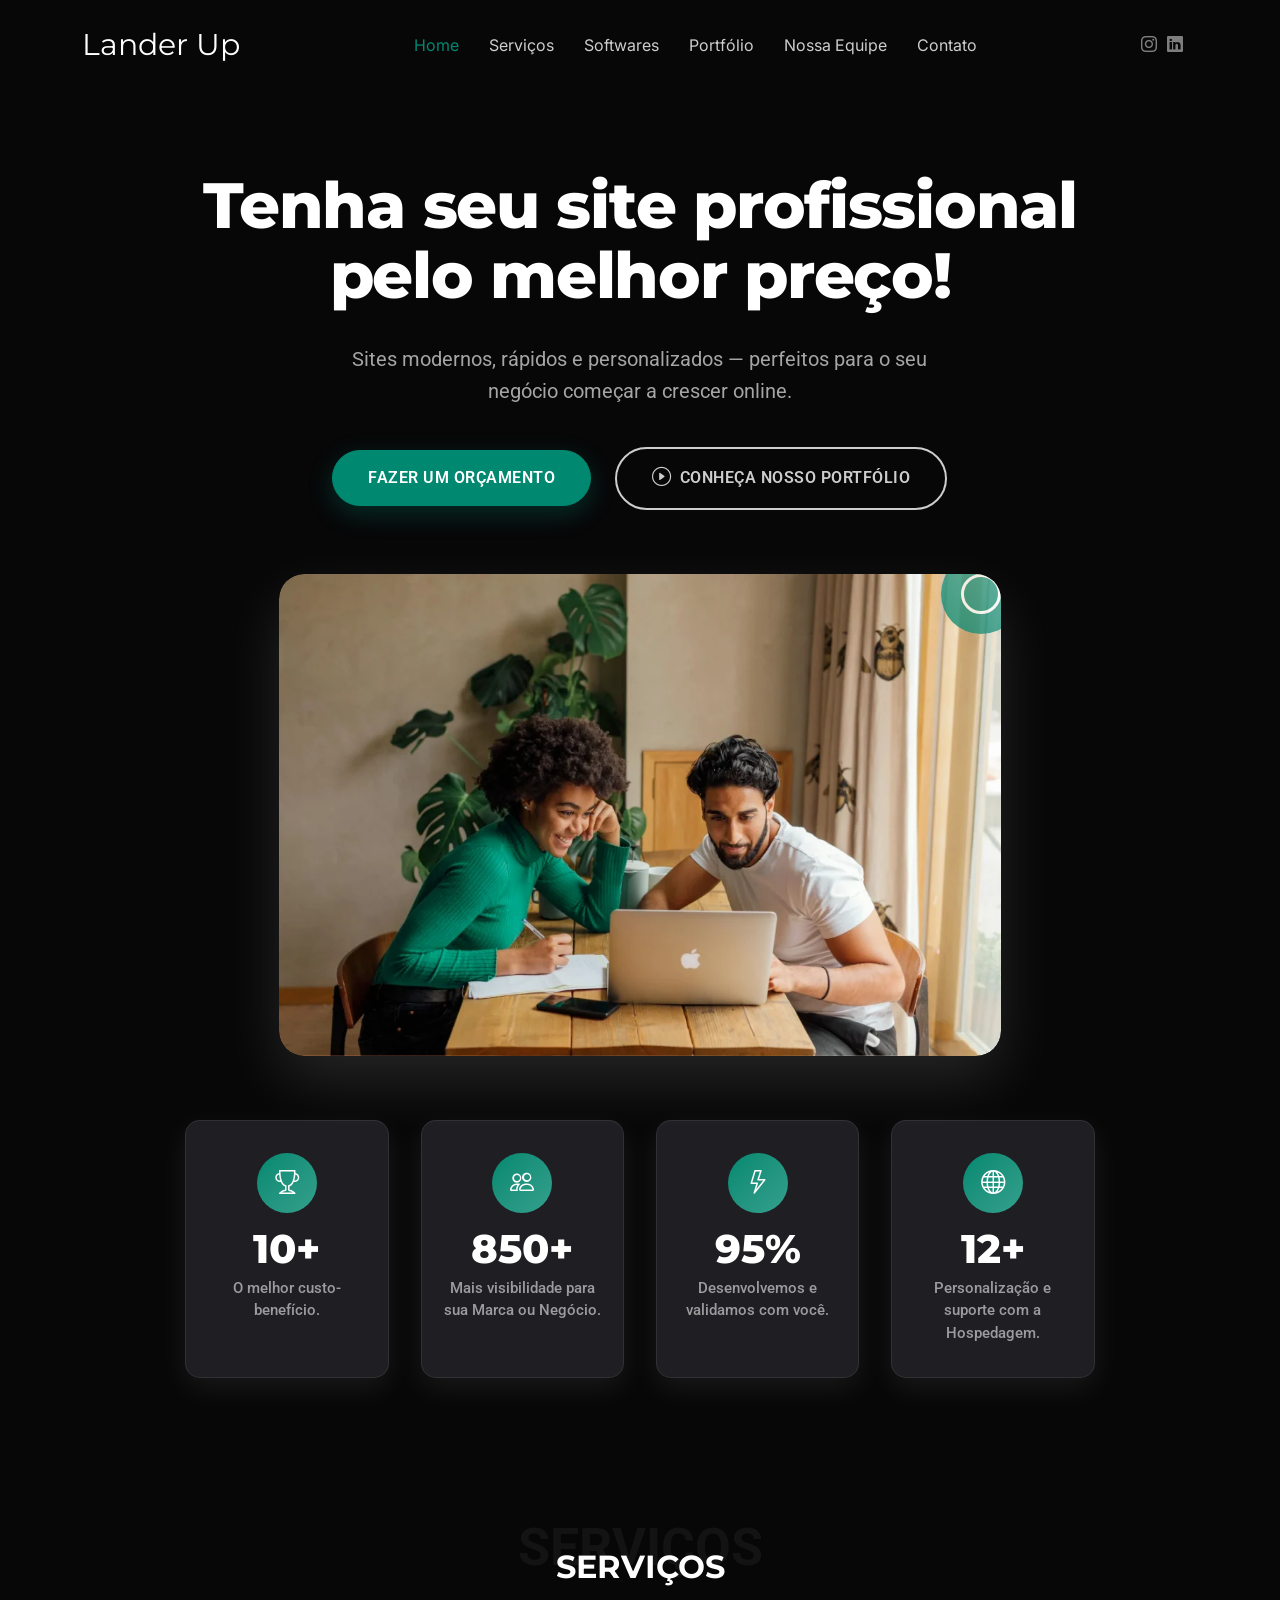
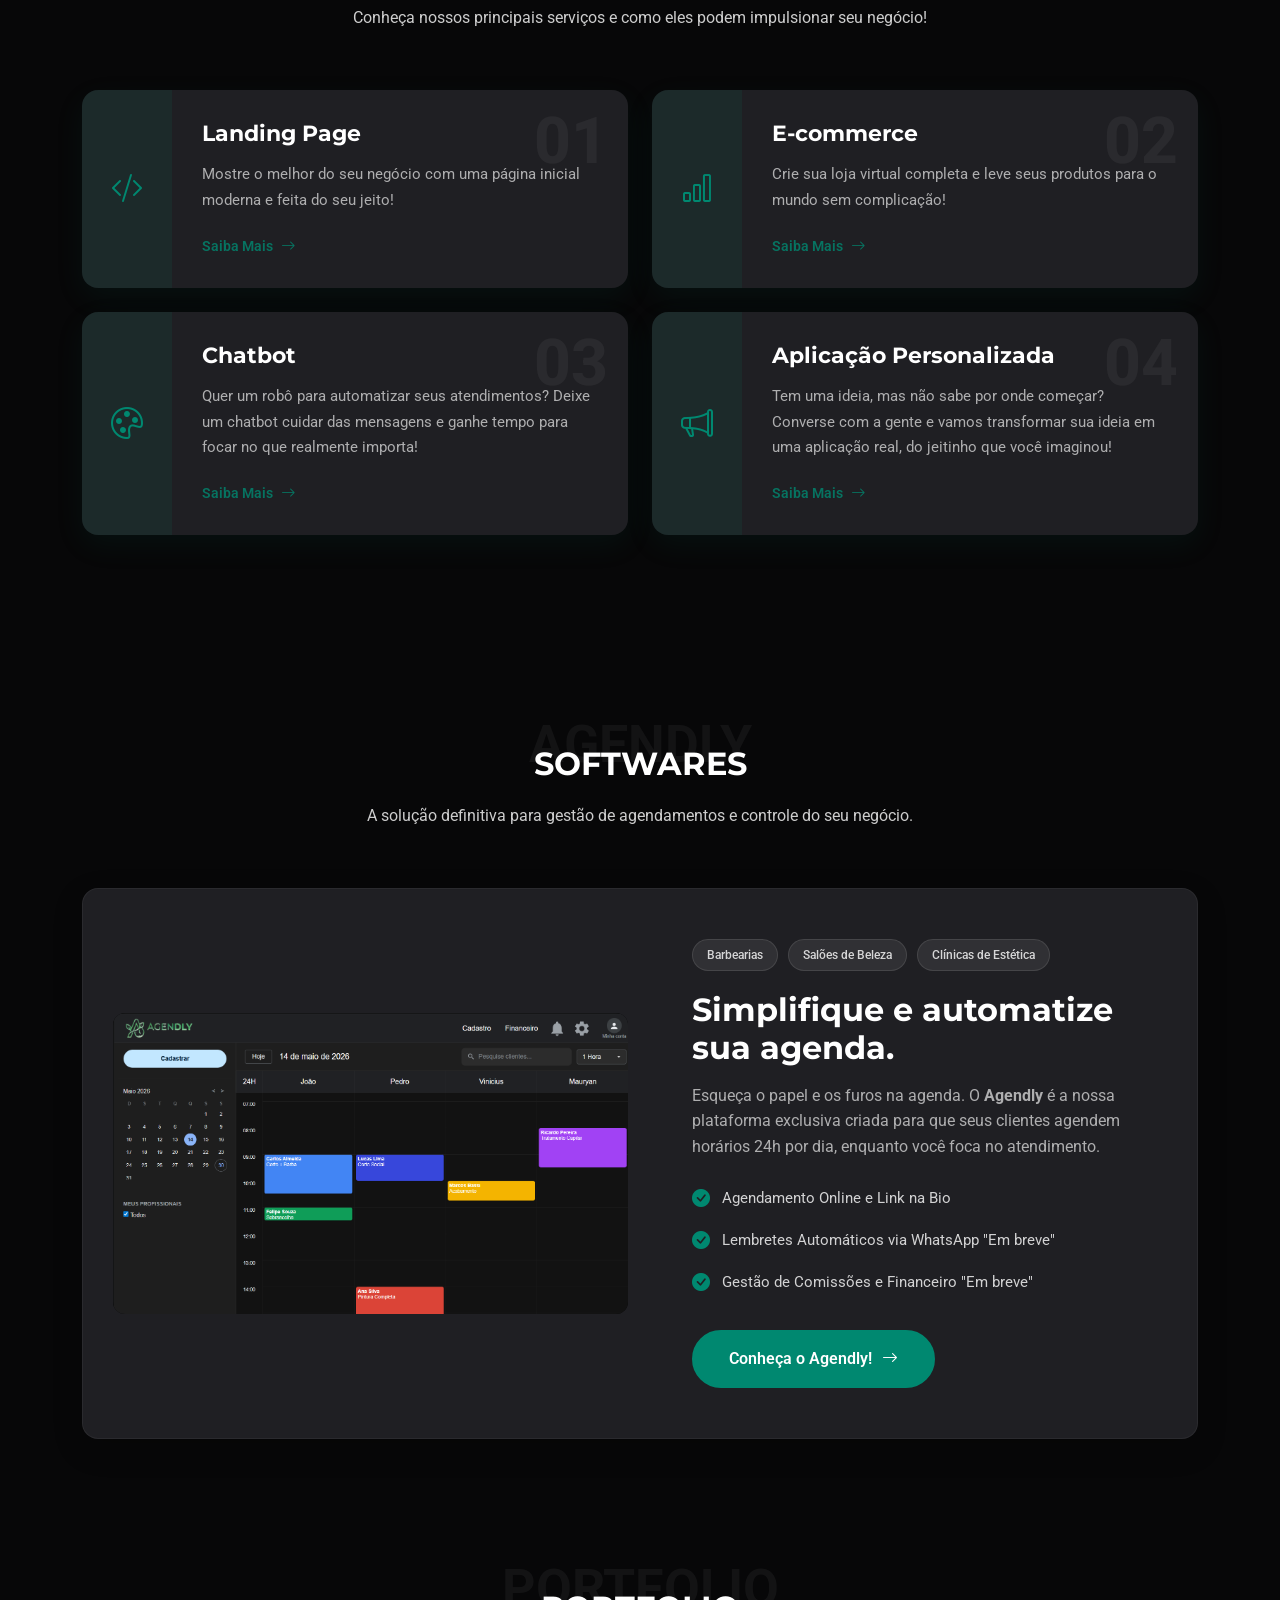
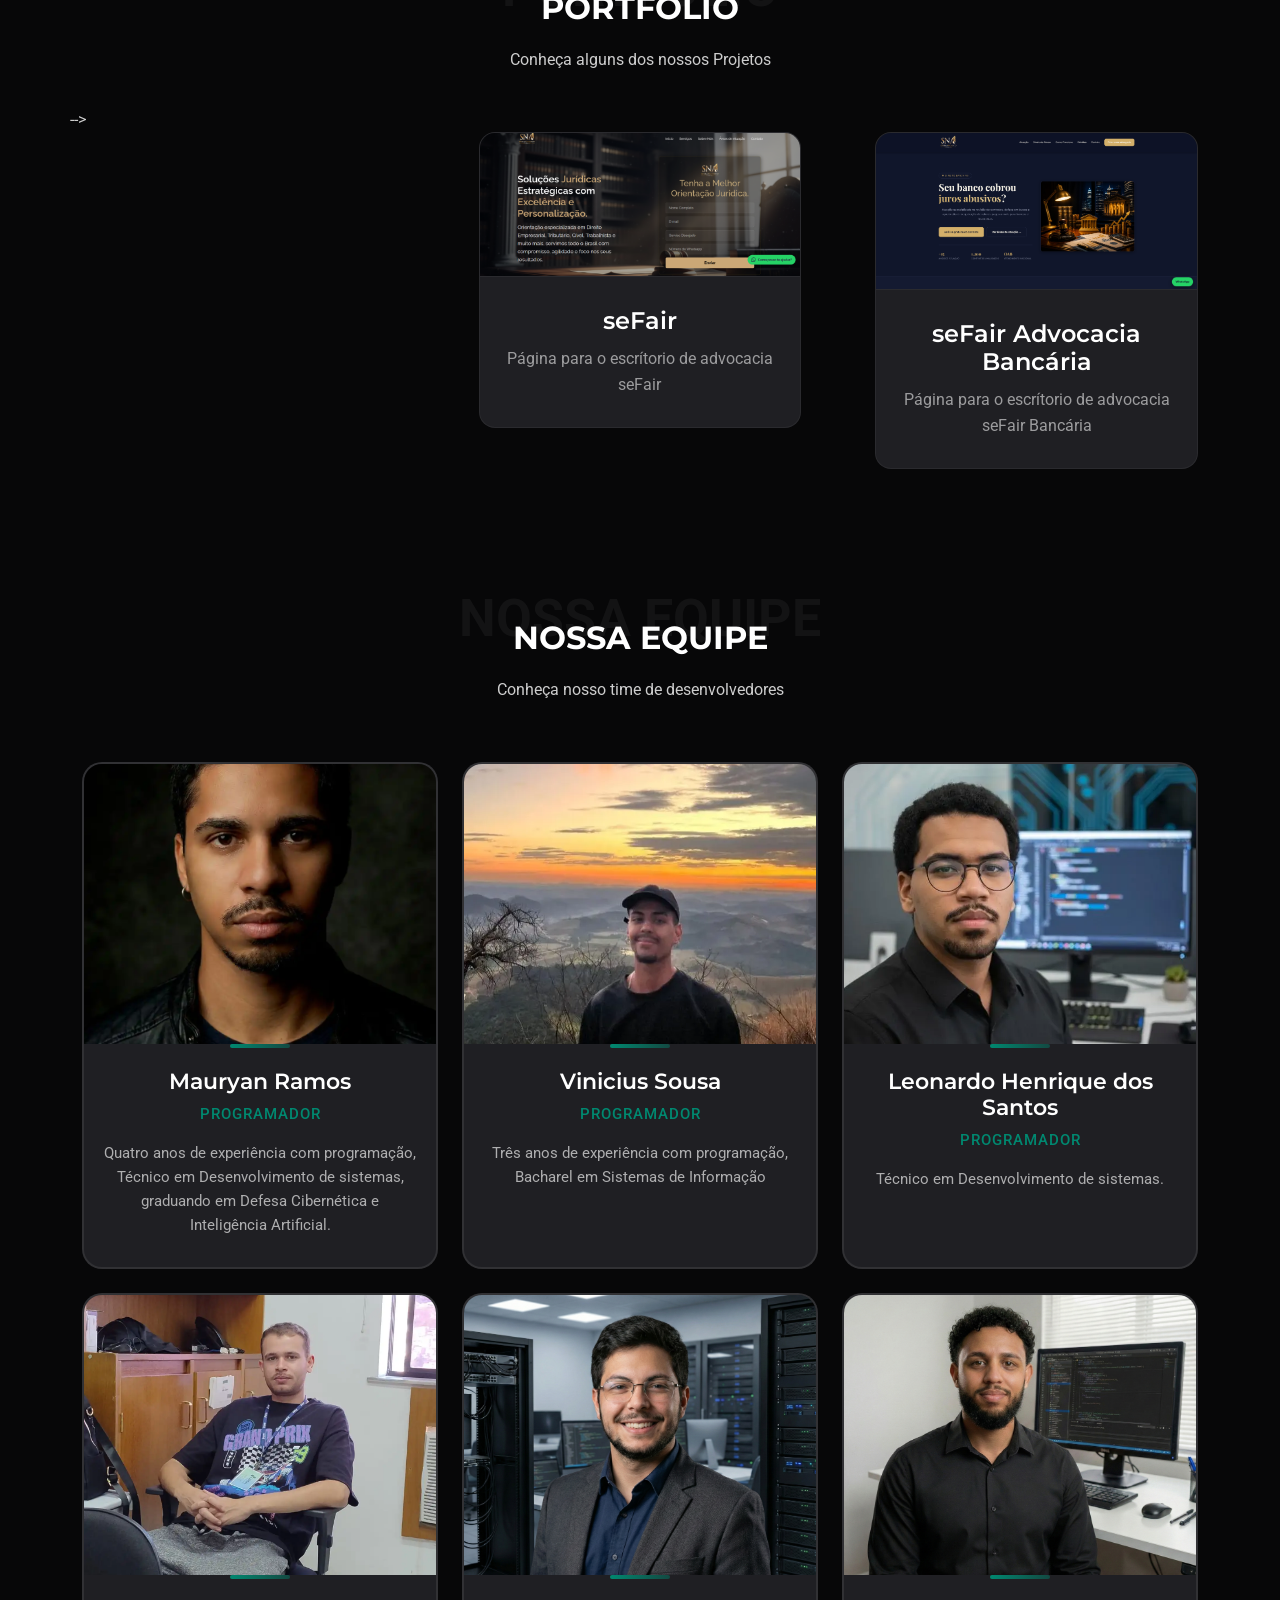
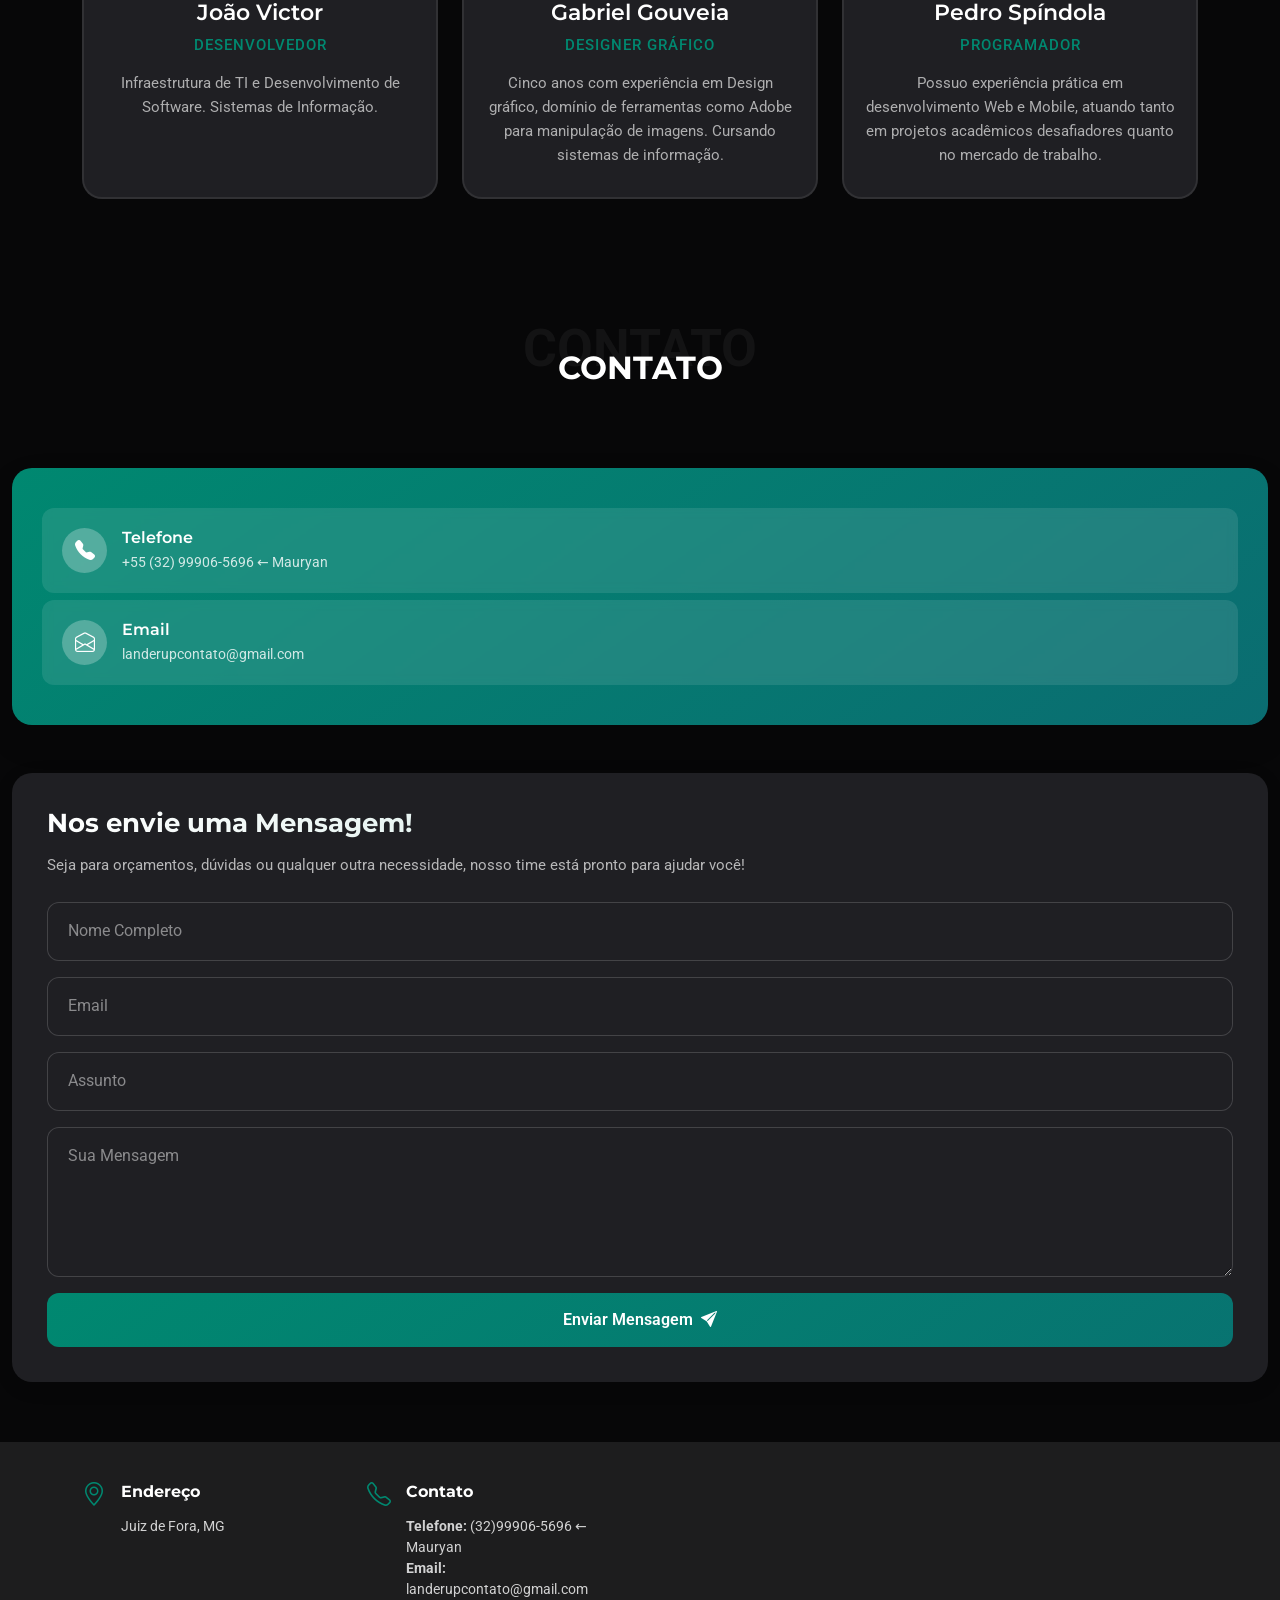
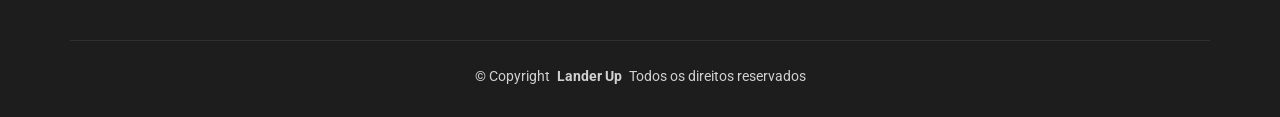
==== commit b11f58c5: "Update index.html" ====
--- a/index.html
+++ b/index.html
@@ -307,42 +307,40 @@
 
                     <div class="portfolio-filters-wrapper" data-aos="fade-up" data-aos-delay="100">
                         <ul class="portfolio-filters isotope-filters">
-
                             <!--Usar o resto quando tivermos mais projetos além de landing Page -->
                             <!-- <li data-filter=".filter-branding">Branding</li>
-              <li data-filter=".filter-web">Web Design</li>
-              <li data-filter=".filter-print">Print Design</li>
-              <li data-filter=".filter-motion">Motion</li> -->
+                    <li data-filter=".filter-web">Web Design</li>
+                    <li data-filter=".filter-print">Print Design</li>
+                    <li data-filter=".filter-motion">Motion</li> -->
                         </ul>
                     </div>
 
-                    <div class="row gy-4 portfolio-grid isotope-container" data-aos="fade-up" data-aos-delay="200">
+                    <div class="row gy-4 portfolio-grid isotope-container justify-content-center" data-aos="fade-up"
+                        data-aos-delay="200">
+
                         <!-- 
-                        <div class="col-lg-4 col-md-6 portfolio-item isotope-item filter-branding">
-                            <div class="portfolio-card">
-                                <div class="image-container">
-                                    <img src="assets/img/portfolio/colucci.png" class="img-fluid" alt="Brand Identity"
-                                        loading="lazy">
-                                    <div class="overlay">
-                                        <div class="overlay-content">
-
-                                            <a href="https://coluccijr.com.br/" class="details-link"
-                                                title="View Project Details">
-                                                <i class="bi bi-arrow-right"></i>
-                                            </a>
-                                        </div>
-                                    </div>
-                                </div>
-                                <div class="content">
-                                    <h3>Colucci Junior</h3>
-                                    <p>Página para a empresa Junior Colucci</p>
-                                </div>
-                            </div>
-                        </div><End Portfolio Item 
-                    -->
-
-
-                        <div class="col-lg-4 col-md-6 portfolio-item isotope-item filter-web">
+                <div class="col-lg-4 col-md-6 portfolio-item isotope-item filter-branding">
+                    <div class="portfolio-card">
+                        <div class="image-container">
+                            <img src="assets/img/portfolio/colucci.png" class="img-fluid" alt="Brand Identity" loading="lazy">
+                            <div class="overlay">
+                                <div class="overlay-content">
+                                    <a href="https://coluccijr.com.br/" class="details-link" title="View Project Details">
+                                        <i class="bi bi-arrow-right"></i>
+                                    </a>
+                                </div>
+                            </div>
+                        </div>
+                        <div class="content">
+                            <h3>Colucci Junior</h3>
+                            <p>Página para a empresa Junior Colucci</p>
+                        </div>
+                    </div>
+                </div><!-- End Portfolio Item -->
+                        -->
+
+                        <!-- Card seFair -->
+                        <div class="col-lg-6 col-md-6 portfolio-item isotope-item filter-web">
                             <div class="portfolio-card">
                                 <div class="image-container">
                                     <img src="assets/img/portfolio/seFair.png" class="img-fluid"
@@ -363,9 +361,8 @@
                             </div>
                         </div><!-- End Portfolio Item -->
 
-
-
-                        <div class="col-lg-4 col-md-6 portfolio-item isotope-item filter-web">
+                        <!-- Card seFair Advocacia Bancária -->
+                        <div class="col-lg-6 col-md-6 portfolio-item isotope-item filter-web">
                             <div class="portfolio-card">
                                 <div class="image-container">
                                     <img src="assets/img/portfolio/advocaciaBancaria.png" class="img-fluid"
@@ -386,9 +383,6 @@
                             </div>
                         </div><!-- End Portfolio Item -->
 
-
-
-
                     </div><!-- End Portfolio Grid -->
 
                 </div>
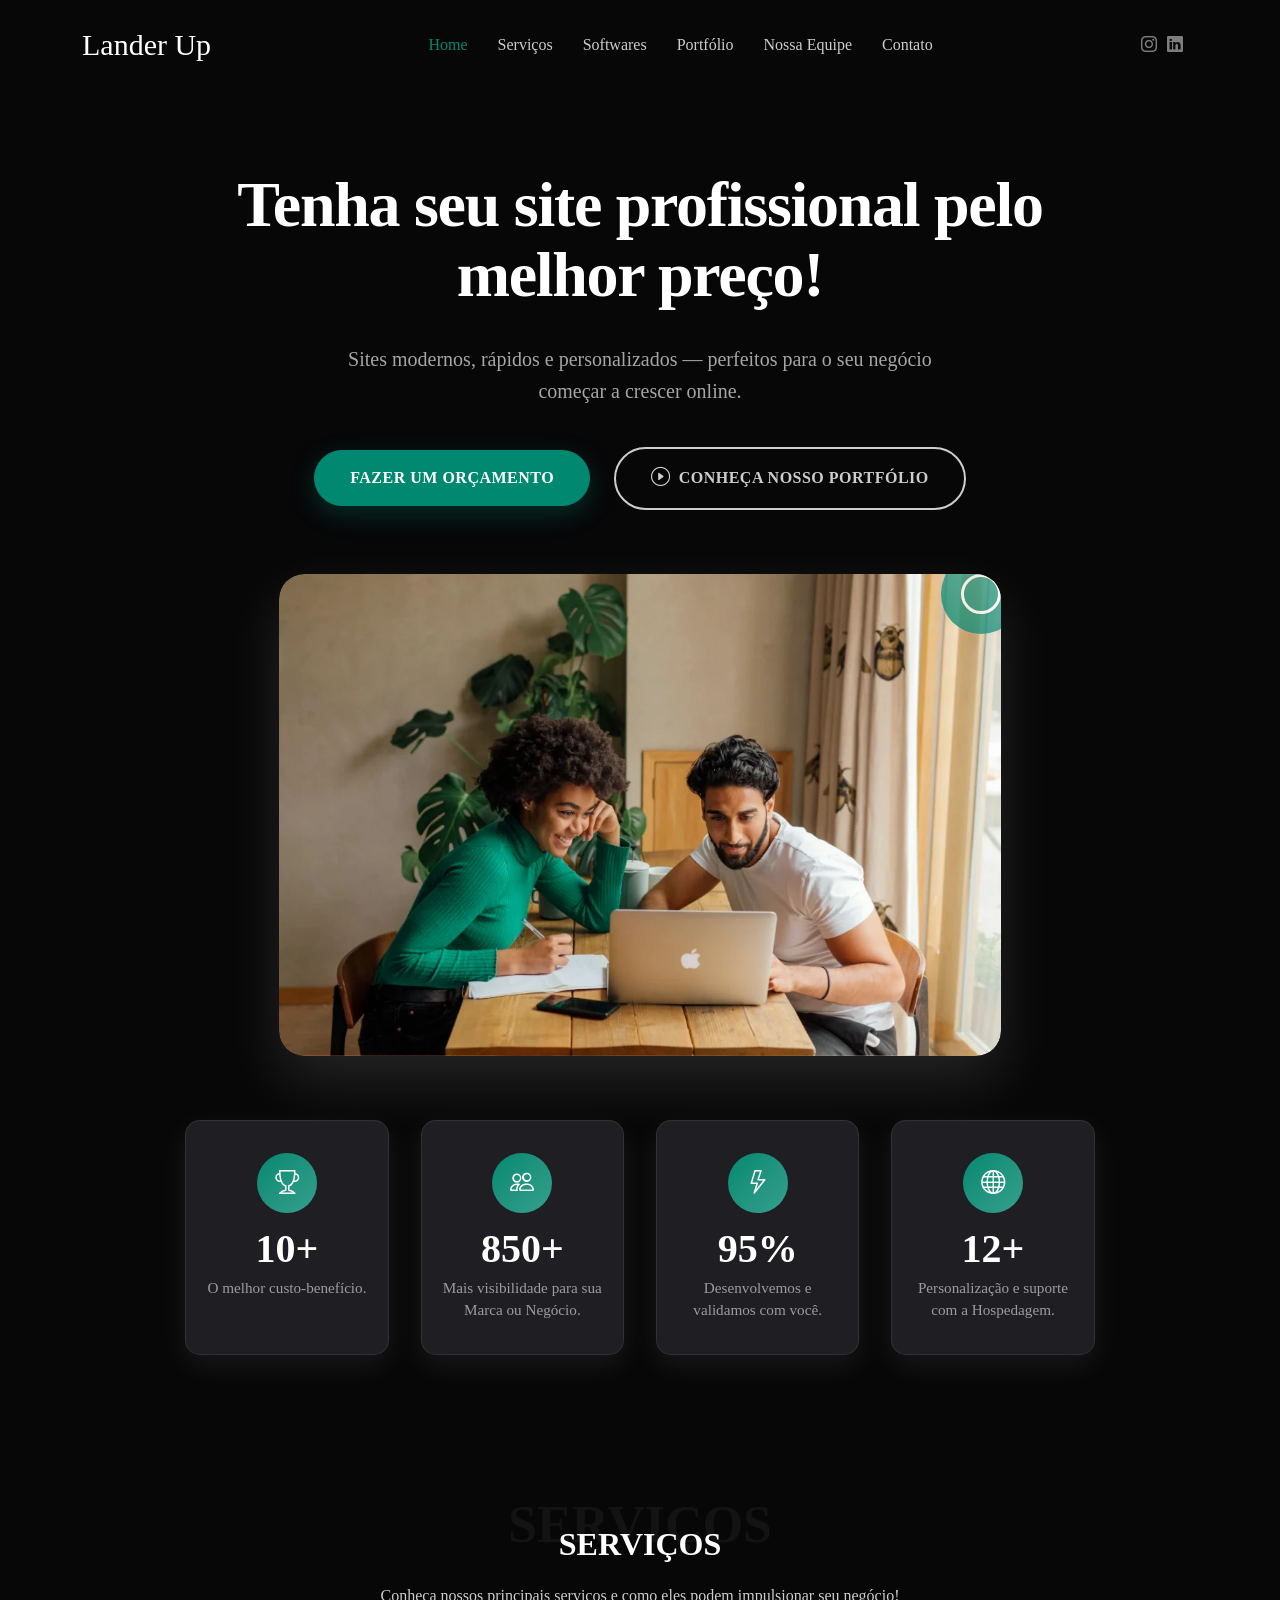
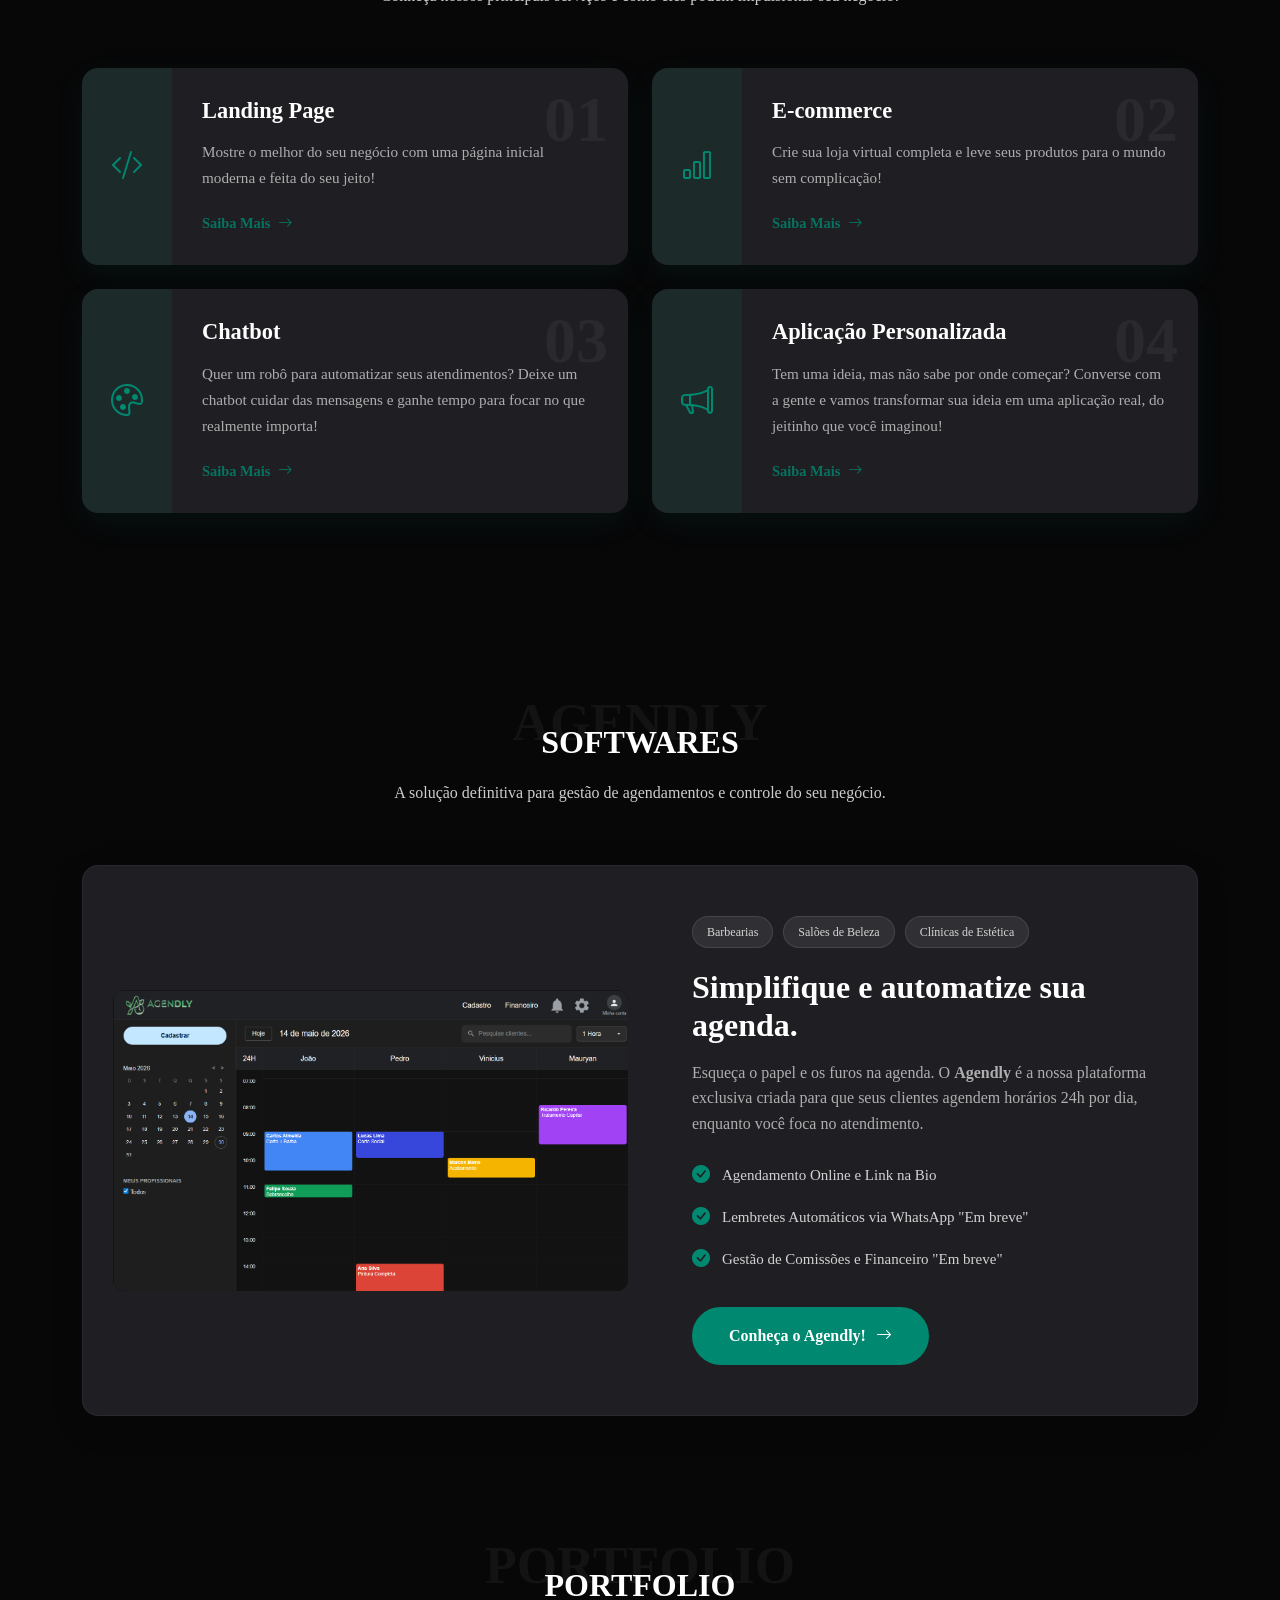
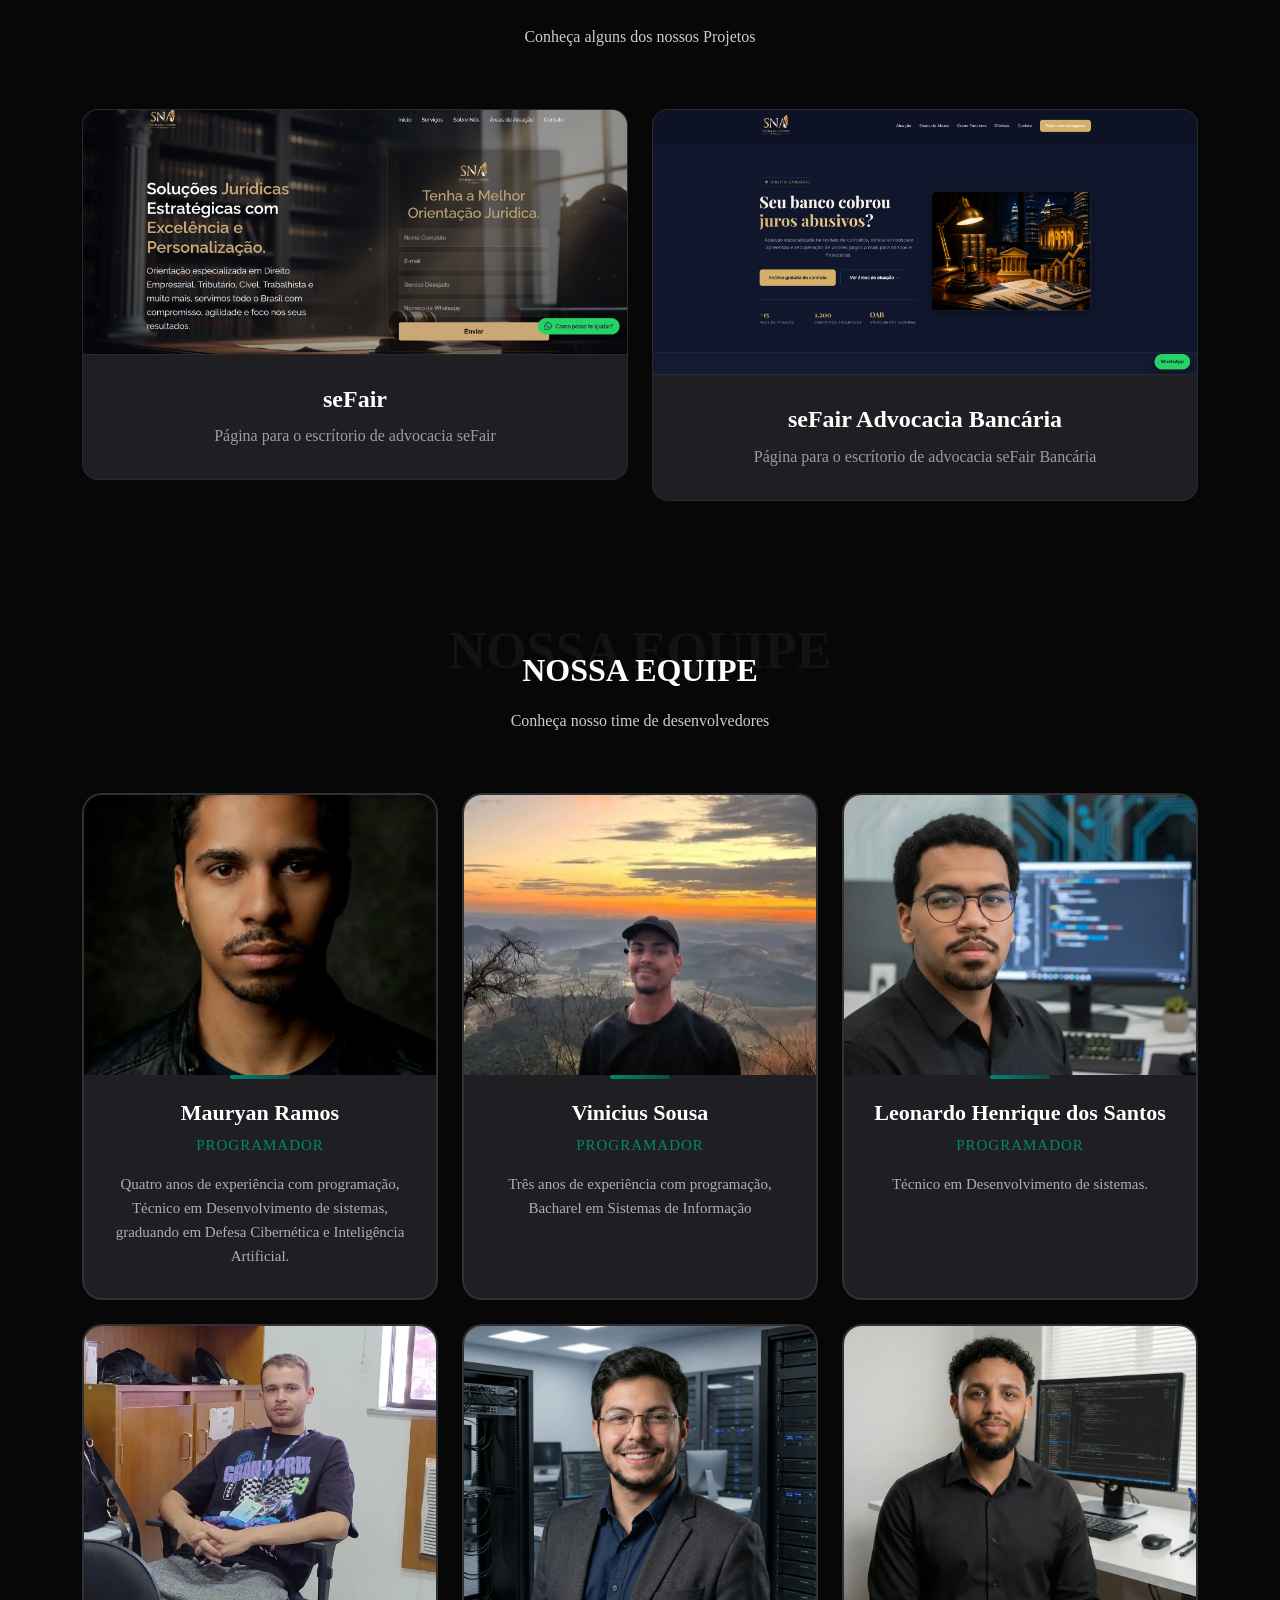
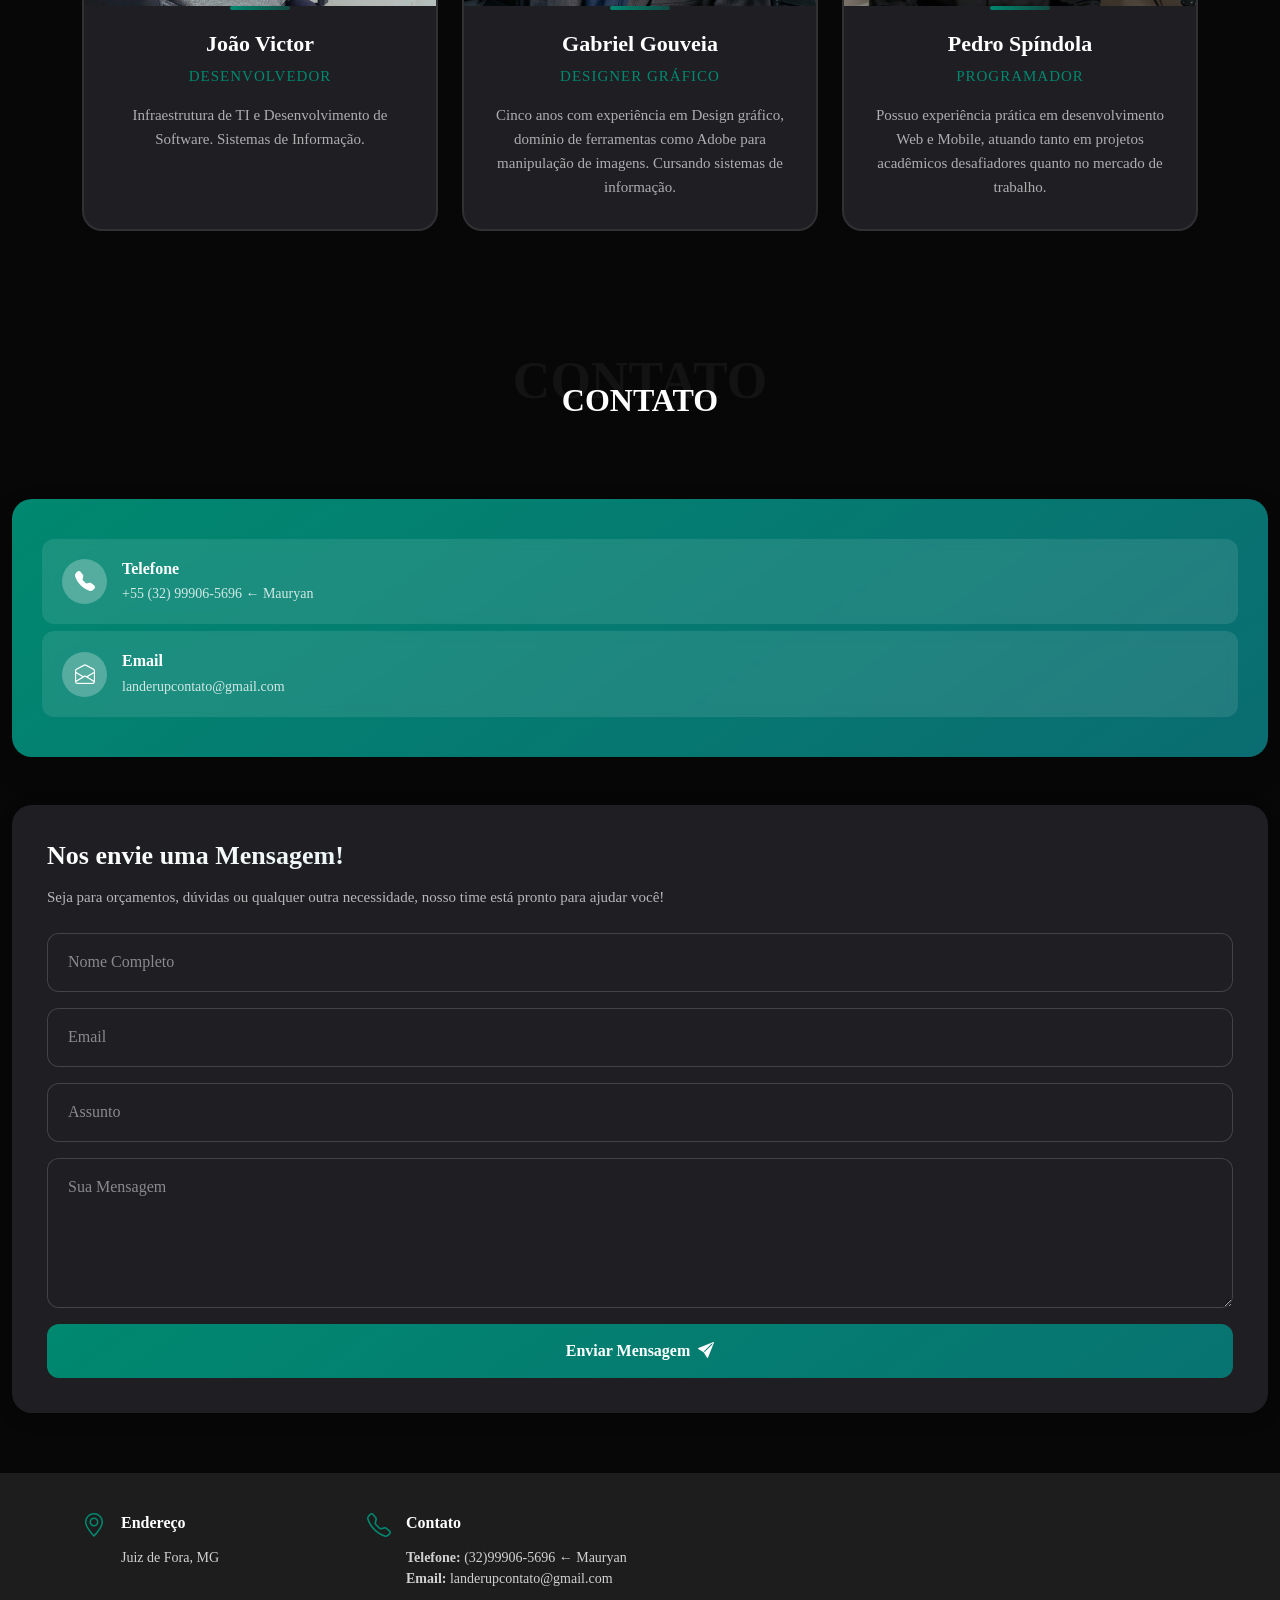
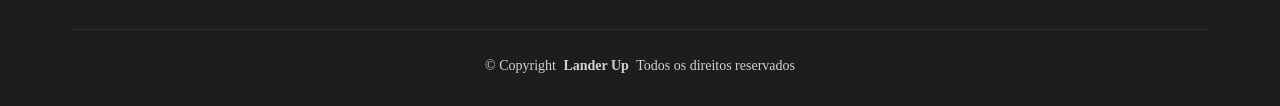
==== commit 1bb93e0a: "Remove unnecessary comment in index.html" ====
--- a/index.html
+++ b/index.html
@@ -337,7 +337,7 @@
                         </div>
                     </div>
                 </div><!-- End Portfolio Item -->
-                        -->
+                        
 
                         <!-- Card seFair -->
                         <div class="col-lg-6 col-md-6 portfolio-item isotope-item filter-web">
--- a/assets/css/main.css
+++ b/assets/css/main.css
@@ -4,7 +4,7 @@
 * Updated: Aug 19 2025 with Bootstrap v5.3.7
 * Author: BootstrapMade.com
 * License: https://bootstrapmade.com/license/
-*/
+*/rtrt
 
 /*--------------------------------------------------------------
 # Font & Color Variables
@@ -1087,21 +1087,8 @@
 }
 
 /*--------------------------------------------------------------
-# Portfolio Cards - Ajustados para Imagens Longas (100% Sem Padding)
+# Portfolio Cards - Ajustados para Imagens Longas
 --------------------------------------------------------------*/
-/* Ajuste do Grid para deixar os cards maiores */
-.portfolio-grid {
-  display: grid !important;
-  grid-template-columns: repeat(auto-fill, minmax(min(100%, 380px), 1fr));
-  gap: 40px;
-  height: auto !important;
-}
-
-.portfolio-item {
-  position: static !important;
-  width: 100% !important;
-  margin-bottom: 0 !important;
-}
 
 /* O Card Principal */
 .portfolio .portfolio-card {
@@ -1111,8 +1098,7 @@
   transition: all 0.4s ease;
   display: flex;
   flex-direction: column;
-  height: auto;
-  /* Remove altura fixa ou 100% para expandir para baixo */
+  height: 100%;
   border: 1px solid rgba(255, 255, 255, 0.05);
 }
 
@@ -1122,34 +1108,28 @@
   border-color: var(--accent-color);
 }
 
-/* Container da Imagem - Sem altura fixa, expande para baixo */
+/* Container da Imagem */
 .portfolio .image-container {
   position: relative;
   overflow: hidden;
   width: 100%;
   height: auto;
-  /* Deixa o contêiner crescer */
   border-bottom: 1px solid rgba(255, 255, 255, 0.05);
-  /* Pequena separação da imagem para o texto */
-}
-
-/* Imagem 100% visível, preenchendo a largura e expandindo a altura */
+}
+
+/* Imagem 100% visível */
 .portfolio .image-container img {
   width: 100%;
-  /* Preenche a largura do card */
   height: auto;
-  /* Permite que a imagem mostre 100% da altura natural */
   display: block;
-  /* Object-fit removido, não é mais necessário controlar o corte/encaixe */
   transition: transform 0.6s ease;
 }
 
 .portfolio .portfolio-card:hover .image-container img {
   transform: scale(1.03);
-  /* Zoom leve */
-}
-
-/* O Overlay verde no Hover - Cobre toda a área visível da imagem longa */
+}
+
+/* Overlay no Hover */
 .portfolio .image-container .overlay {
   position: absolute;
   inset: 0;
@@ -1168,7 +1148,7 @@
   visibility: visible;
 }
 
-/* Botão/Ícone central do Overlay */
+/* Botão/Ícone do Overlay */
 .portfolio .image-container .overlay-content a {
   width: 60px;
   height: 60px;
@@ -1193,12 +1173,11 @@
   transform: scale(1.1);
 }
 
-/* Textos centralizados no final do card */
+/* Textos no final do card */
 .portfolio .content {
   padding: 30px 20px;
   text-align: center;
   margin-top: auto;
-  /* Empurra o texto para o final do card se a imagem for menor */
 }
 
 .portfolio .content h3 {
@@ -1220,7 +1199,7 @@
   margin: 0;
 }
 
-/* Media Queries corrigidas para não espremer os cards */
+/* Filtros */
 @media (max-width: 768px) {
   .portfolio .portfolio-filters {
     flex-wrap: wrap;
@@ -1228,22 +1207,6 @@
     justify-content: center;
   }
 }
-
-@media (min-width: 992px) {
-  .portfolio .portfolio-grid {
-    grid-template-columns: repeat(2, 1fr);
-    /* 2 colunas para monitores médios */
-  }
-}
-
-@media (min-width: 1200px) {
-  .portfolio .portfolio-grid {
-    grid-template-columns: repeat(3, 1fr);
-    /* Máximo de 3 colunas em telas grandes */
-    gap: 50px;
-  }
-}
-
 
 /*--------------------------------------------------------------
 # About Section
@@ -3155,4 +3118,4 @@
 --------------------------------------------------------------*/
 .starter-section {
   /* Add your styles here */
-}+}
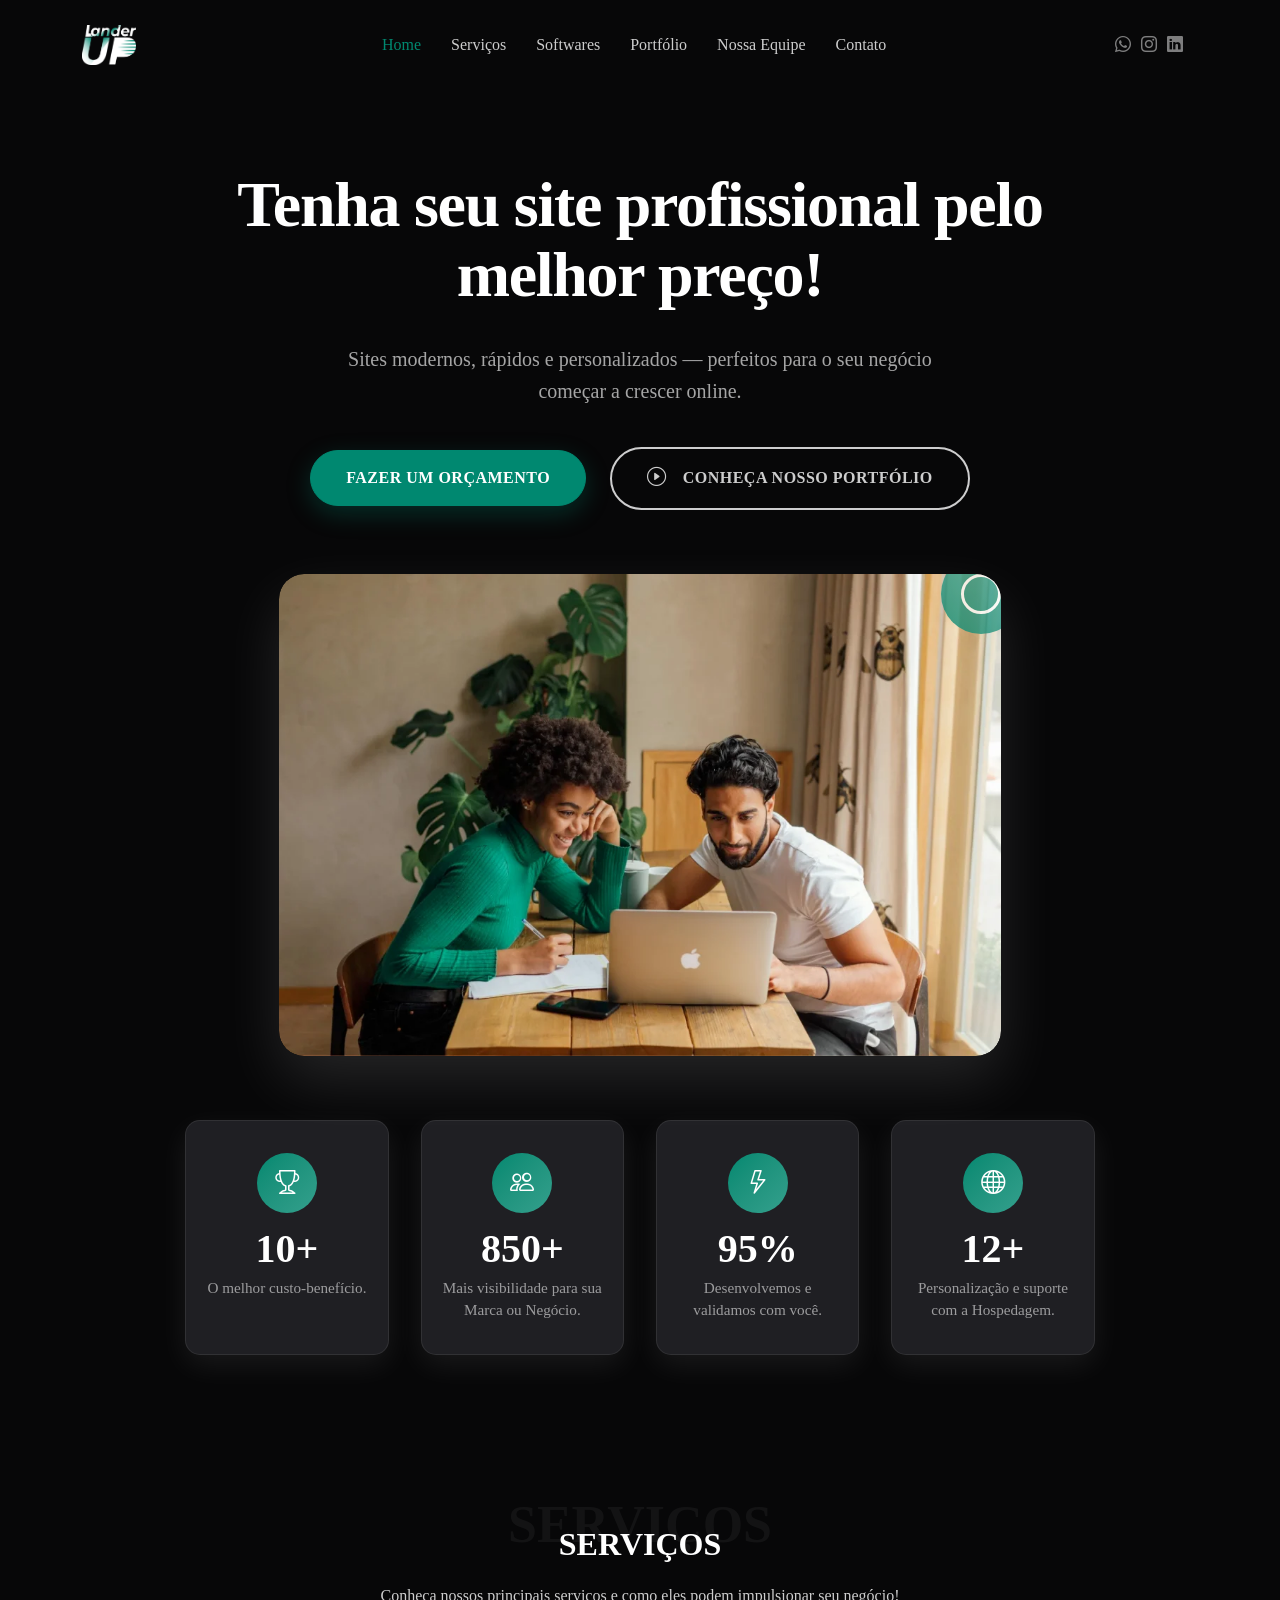
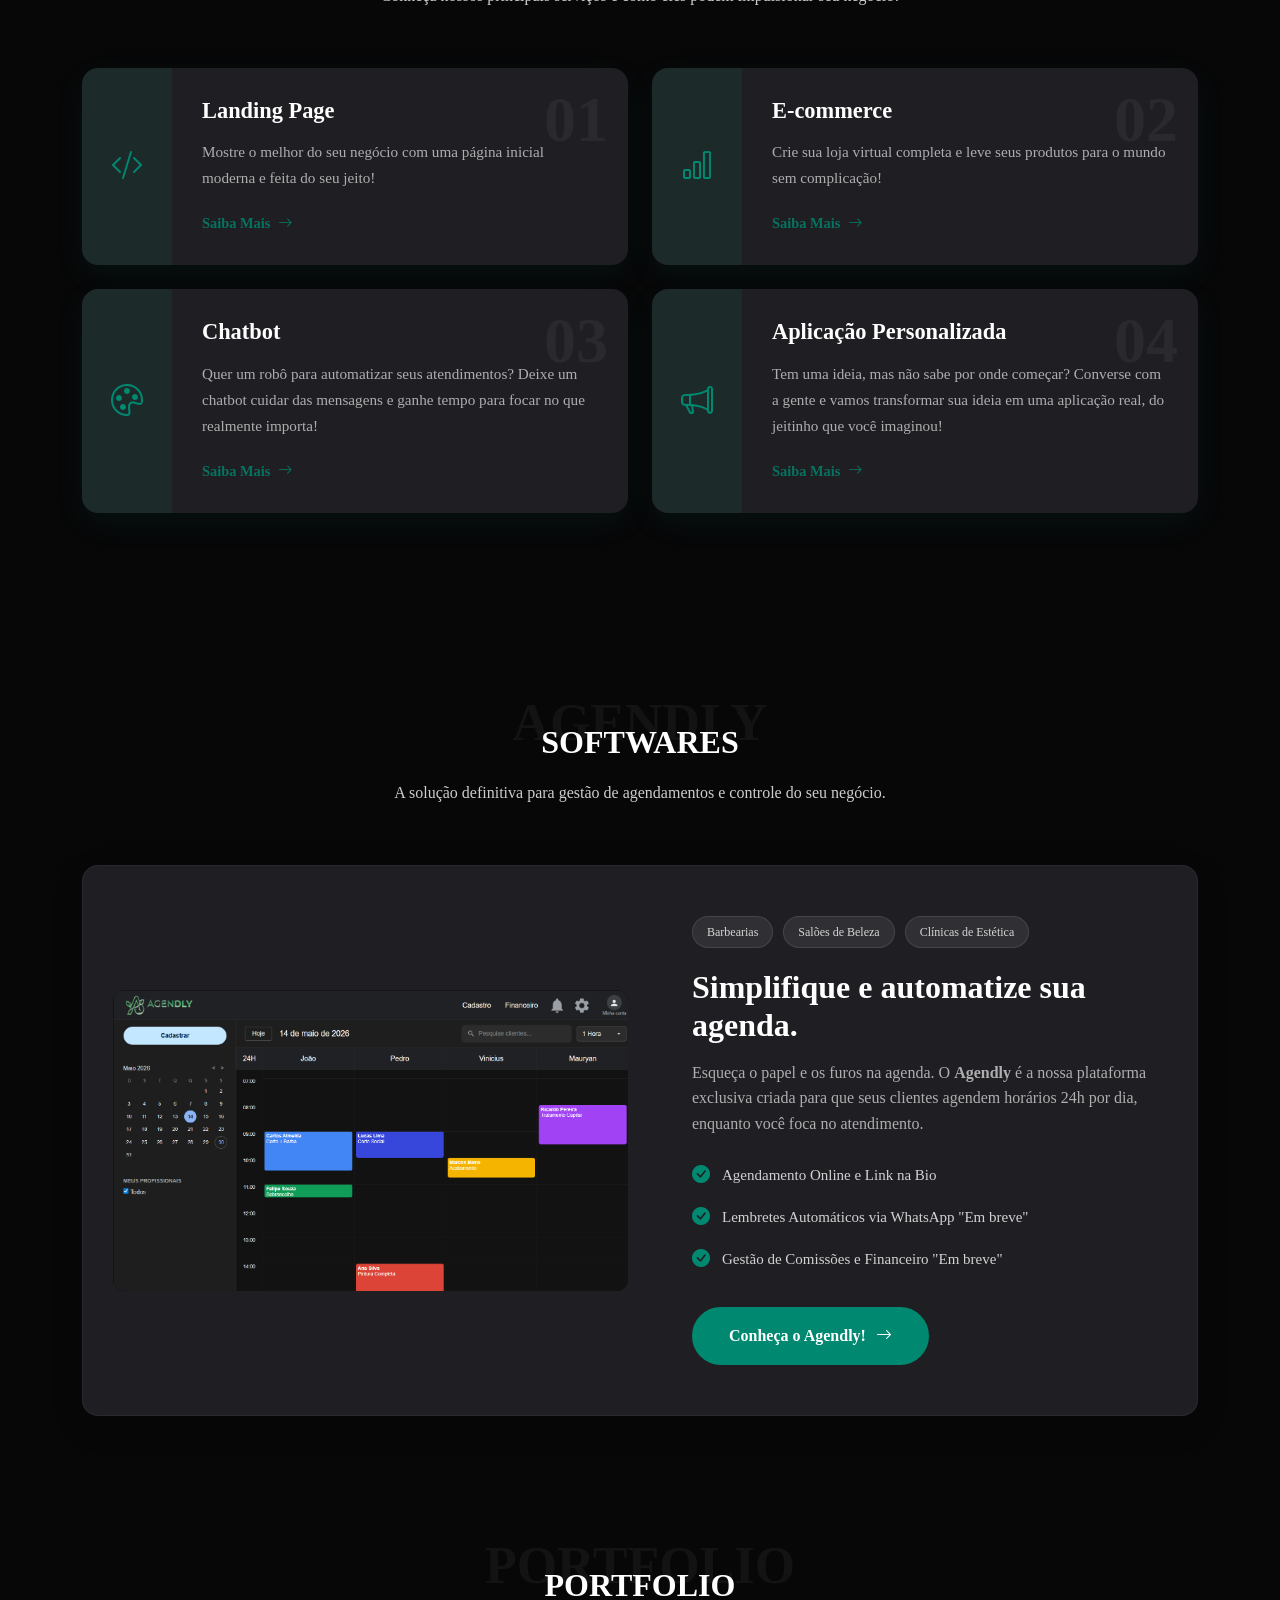
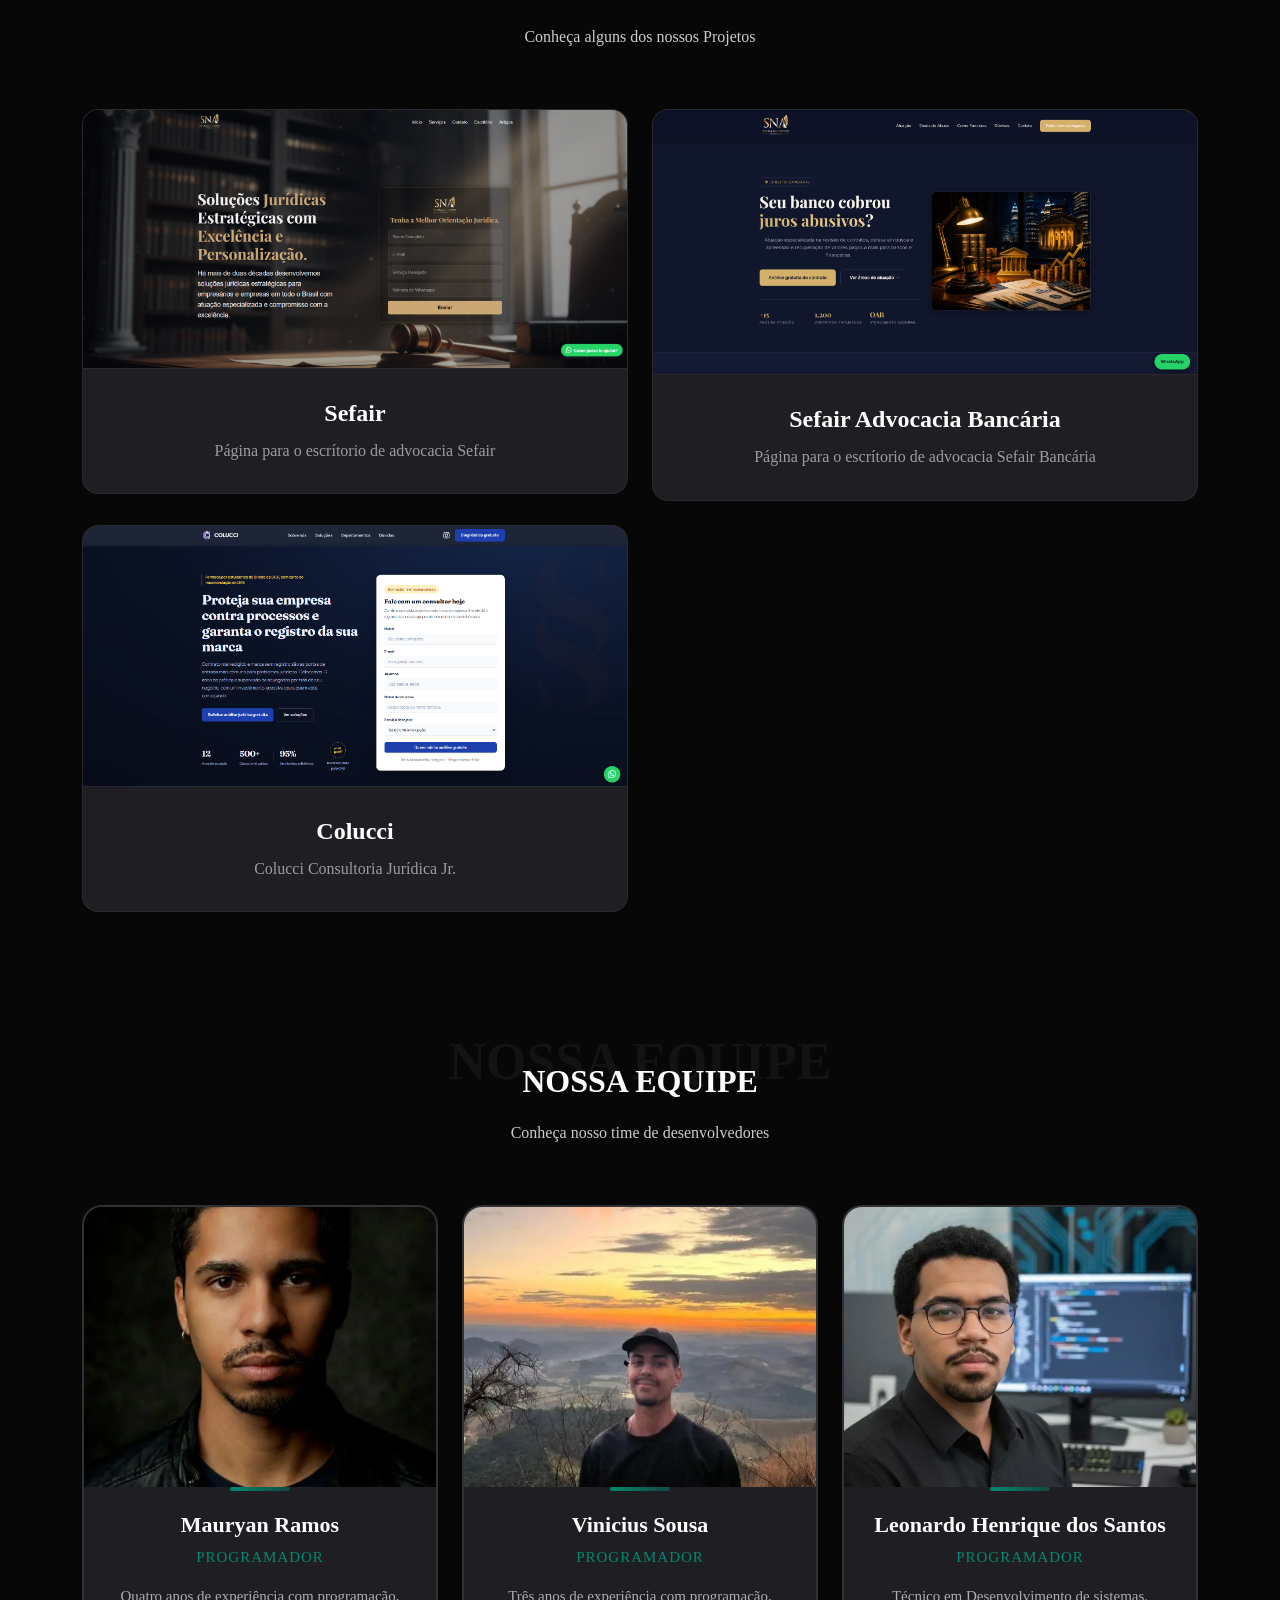
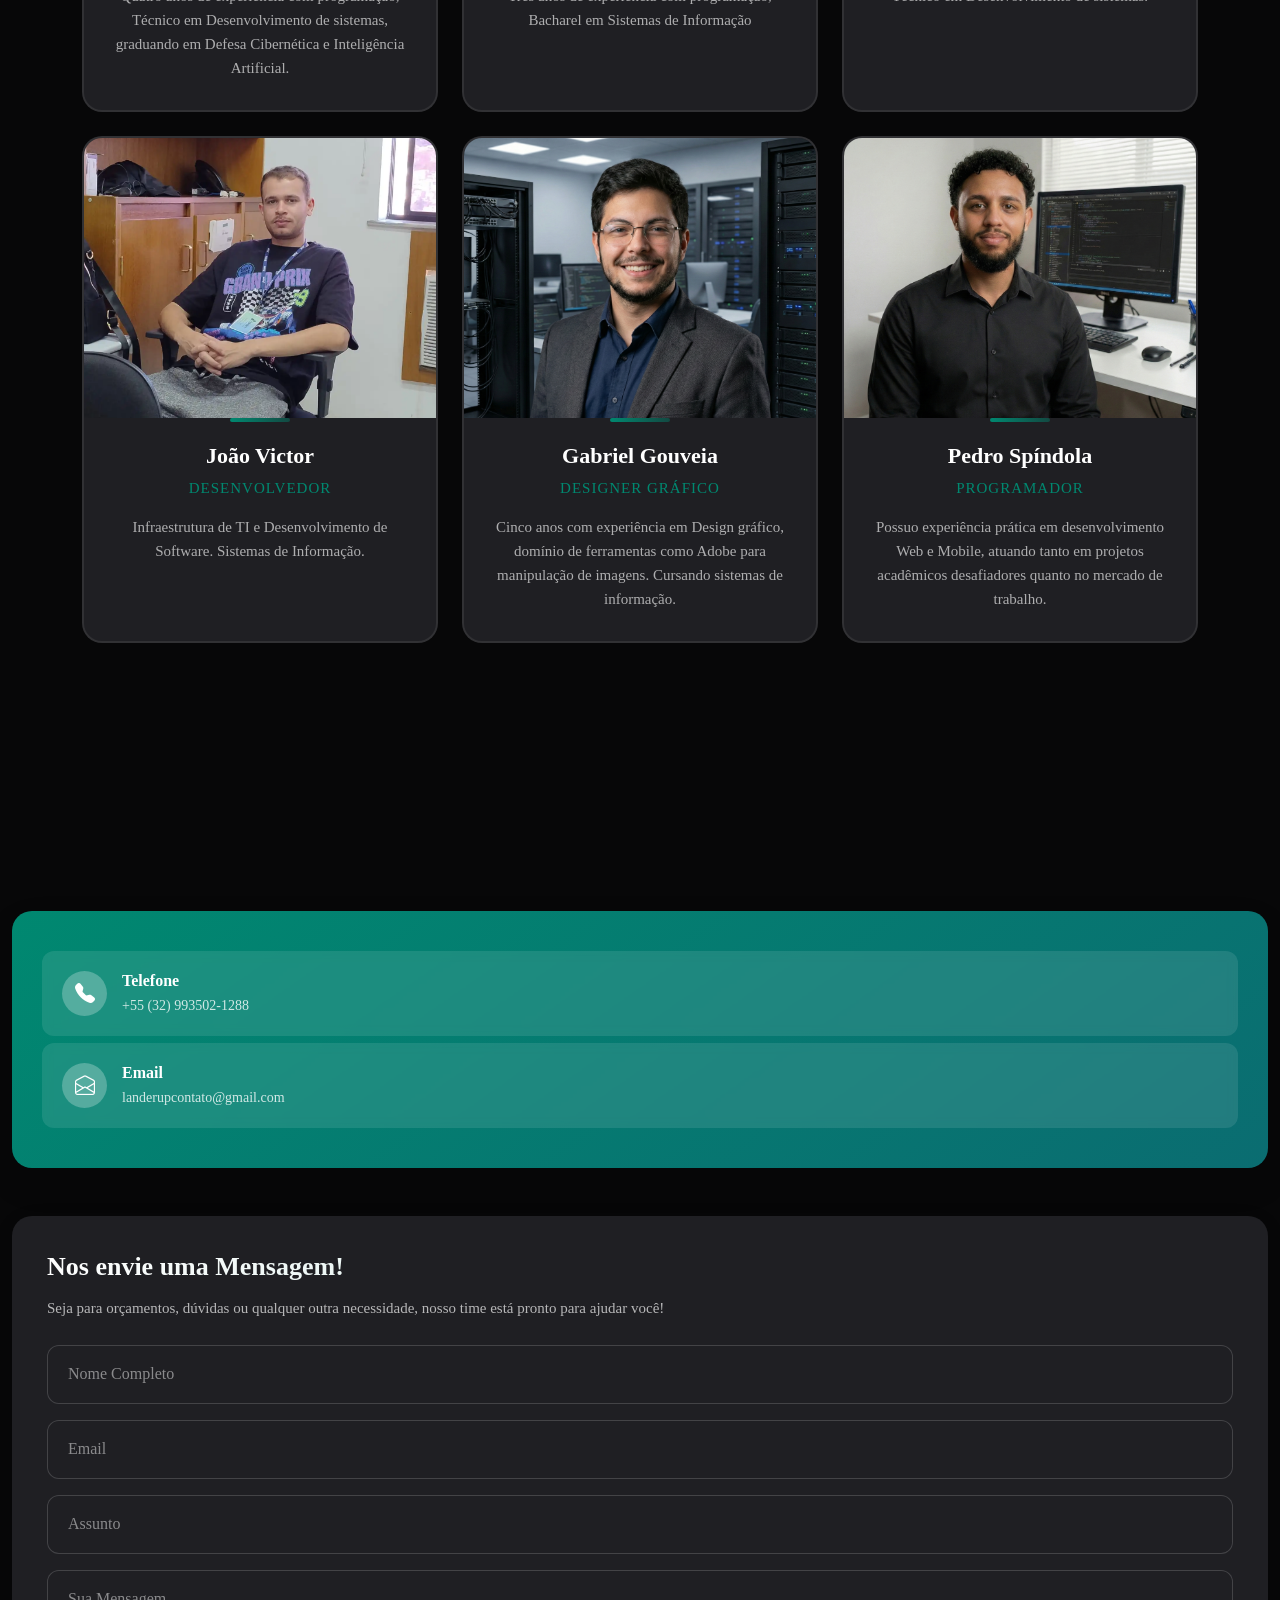
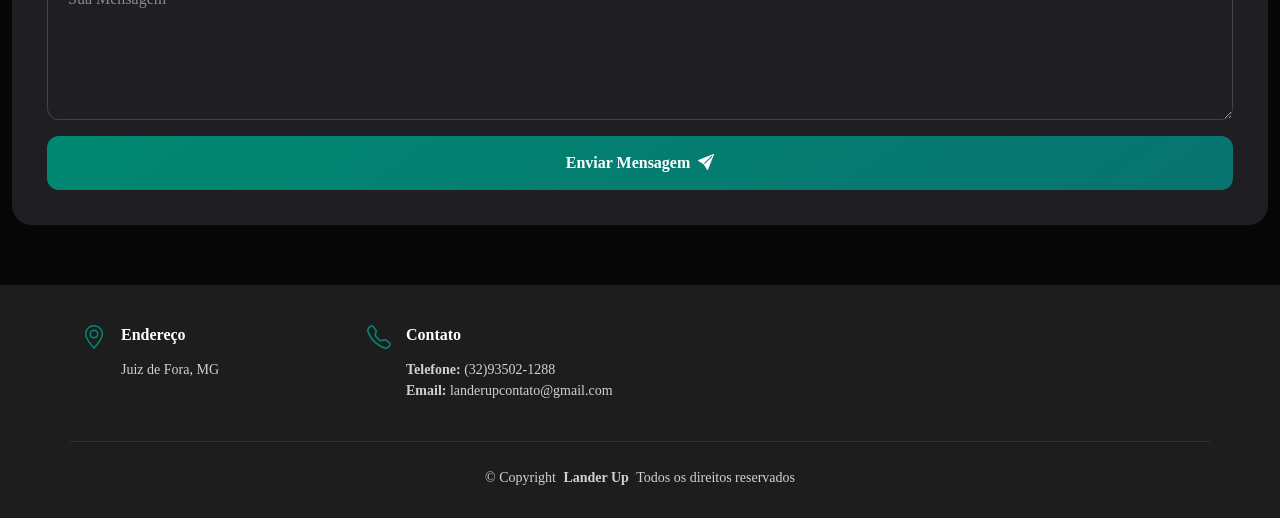
==== commit 17b5e323: "Atualizando index.html com nova logo, equipe e correções de fontes" ====
--- a/index.html
+++ b/index.html
@@ -15,10 +15,12 @@
     <!-- Fonts -->
     <link href="https://fonts.googleapis.com" rel="preconnect">
     <link href="https://fonts.gstatic.com" rel="preconnect" crossorigin>
+    <!-- Correção da importação das fontes -->
+    <link rel="preconnect" href="https://fonts.googleapis.com">
+    <link rel="preconnect" href="https://fonts.gstatic.com" crossorigin>
     <link
-        href="https://fonts.googleapis.com/css2?family=Roboto:ital,wght@0,100;0,300;0,400;0,500;0,700;0,900;1,100;1,300;1,400;1,500;1,700;1,900&family=Montserrat:ital,wght@0,100;0,200;0,300;0,400;0,500;0,600;0,700;0,800;0,900;1,100;1,200;1,300;1,400;1,500;1,600;1,700;1,800;1,900&family=Inter:wght@100;200;300;400;500;600;700;800;900&display=swap"
+        href="https://fonts.googleapis.com/css2?family=Cardo:ital,wght@0,400;0,700;1,400&family=Inter:wght@100..900&family=Roboto:ital,wght@0,100..900;1,100..900&display=swap"
         rel="stylesheet">
-
     <!-- Vendor CSS Files -->
     <link href="assets/vendor/bootstrap/css/bootstrap.min.css" rel="stylesheet">
     <link href="assets/vendor/bootstrap-icons/bootstrap-icons.css" rel="stylesheet">
@@ -37,7 +39,8 @@
         <div class="container position-relative d-flex align-items-center justify-content-between">
 
             <a href="index.html" class="logo d-flex align-items-center me-auto me-xl-0">
-                <h1 class="sitename">Lander Up</h1>
+                <!-- Ajuste o caminho da imagem e o tamanho (height) conforme necessário -->
+                <img src="assets/img/logo.png" alt="Lander Up Logo" class="img-fluid" style="max-height: 40px;">
             </a>
 
             <nav id="navmenu" class="navmenu">
@@ -53,6 +56,8 @@
             </nav>
 
             <div class="header-social-links">
+                <a href="https://wa.me/55332935021288?text=Olá,%20vim%20pelo%20site%20e%20gostaria%20de%20fazer%20um%20orçamento!"
+                    target="_blank" class="whatsapp" aria-label="WhatsApp"><i class="bi bi-whatsapp"></i></a>
                 <a href="https://www.instagram.com/landerup.web/" class="instagram"><i class="bi bi-instagram"></i></a>
                 <a href="https://www.linkedin.com/in/lander-up/" class="linkedin"><i class="bi bi-linkedin"></i></a>
             </div>
@@ -76,10 +81,10 @@
                                 online.</p>
 
                             <div class="hero-btns" data-aos="fade-up" data-aos-delay="300">
-                                <a href="https://wa.me/5532999065696?text=Olá,%20vim%20pelo%20site%20e%20gostaria%20de%20fazer%20um%20orçamento!"
+                                <a href="https://wa.me/55332935021288?text=Olá,%20vim%20pelo%20site%20e%20gostaria%20de%20fazer%20um%20orçamento!"
                                     class="btn btn-primary" target="_blank">Fazer um Orçamento</a>
-                                <a href="#portfolio" class="btn btn-outline glightbox">
-                                    <i class="bi bi-play-circle"></i>
+                                <a href="#portfolio" class="btn btn-outline">
+                                    <i class="bi bi-play-circle me-2"></i>
                                     Conheça Nosso Portfólio
                                 </a>
                             </div>
@@ -249,7 +254,7 @@
 
                         <div class="col-lg-6" data-aos="fade-right" data-aos-delay="200">
                             <div class="agendly-image-container">
-                                <img src="assets/img/agendly2.png" alt="Interface do Agendly" class="img-fluid">
+                                <img src="assets/img/agendly.png" alt="Interface do Agendly" class="img-fluid">
                                 <div class="agendly-overlay">
                                     <i class="bi bi-calendar2-check"></i>
                                 </div>
@@ -337,35 +342,35 @@
                         </div>
                     </div>
                 </div><!-- End Portfolio Item -->
-                        
-
-                        <!-- Card seFair -->
+
+
+                        <!-- Card  -->
                         <div class="col-lg-6 col-md-6 portfolio-item isotope-item filter-web">
                             <div class="portfolio-card">
                                 <div class="image-container">
-                                    <img src="assets/img/portfolio/seFair.png" class="img-fluid"
+                                    <img src="assets/img/portfolio/sefair.png" class="img-fluid"
                                         alt="E-commerce Platform" loading="lazy">
                                     <div class="overlay">
                                         <div class="overlay-content">
-                                            <a href="https://snadv.com.br/novo/landing/" class="details-link"
-                                                title="View Project Details">
+                                            <a href="https://landerup-dev.github.io/projeto_sefair/"
+                                                class="details-link" title="View Project Details">
                                                 <i class="bi bi-arrow-right"></i>
                                             </a>
                                         </div>
                                     </div>
                                 </div>
                                 <div class="content">
-                                    <h3>seFair</h3>
-                                    <p>Página para o escrítorio de advocacia seFair</p>
+                                    <h3>Sefair</h3>
+                                    <p>Página para o escrítorio de advocacia Sefair</p>
                                 </div>
                             </div>
                         </div><!-- End Portfolio Item -->
 
-                        <!-- Card seFair Advocacia Bancária -->
+                        <!-- Card  -->
                         <div class="col-lg-6 col-md-6 portfolio-item isotope-item filter-web">
                             <div class="portfolio-card">
                                 <div class="image-container">
-                                    <img src="assets/img/portfolio/advocaciaBancaria.png" class="img-fluid"
+                                    <img src="assets/img/portfolio/sefairBancaria.png" class="img-fluid"
                                         alt="E-commerce Platform" loading="lazy">
                                     <div class="overlay">
                                         <div class="overlay-content">
@@ -377,8 +382,31 @@
                                     </div>
                                 </div>
                                 <div class="content">
-                                    <h3>seFair Advocacia Bancária</h3>
-                                    <p>Página para o escrítorio de advocacia seFair Bancária</p>
+                                    <h3>Sefair Advocacia Bancária</h3>
+                                    <p>Página para o escrítorio de advocacia Sefair Bancária</p>
+                                </div>
+                            </div>
+                        </div><!-- End Portfolio Item -->
+
+
+                        <!-- Card  -->
+                        <div class="col-lg-6 col-md-6 portfolio-item isotope-item filter-web">
+                            <div class="portfolio-card">
+                                <div class="image-container">
+                                    <img src="assets/img/portfolio/colucci.png" class="img-fluid"
+                                        alt="E-commerce Platform" loading="lazy">
+                                    <div class="overlay">
+                                        <div class="overlay-content">
+                                            <a href="https://landerup-dev.github.io/Sefair_AdvocaciaBancaria/"
+                                                class="details-link" title="View Project Details">
+                                                <i class="bi bi-arrow-right"></i>
+                                            </a>
+                                        </div>
+                                    </div>
+                                </div>
+                                <div class="content">
+                                    <h3>Colucci </h3>
+                                    <p> Colucci Consultoria Jurídica Jr.</p>
                                 </div>
                             </div>
                         </div><!-- End Portfolio Item -->
@@ -543,7 +571,7 @@
                         </div>
                         <div class="card-content">
                             <h4>Telefone</h4>
-                            <p>+55 (32) 99906-5696 ← Mauryan</p>
+                            <p>+55 (32) 993502-1288</p>
                         </div>
                     </div>
 
@@ -563,35 +591,40 @@
                     <p>Seja para orçamentos, dúvidas ou qualquer outra necessidade, nosso time está pronto para ajudar
                         você!</p>
 
-                    <form action="forms/contact.php" method="post" class="php-email-form">
+                    <!-- Formulário atualizado para JavaScript/Web3Forms -->
+                    <form id="contact-form" class="php-email-form">
+                        <!-- Substitua pelo seu token obtido em https://web3forms.com -->
+                        <input type="hidden" name="access_key" value="ee51b080-29ea-4ada-972e-b1a9ce40ca54">
+
                         <div class="form-floating mb-3">
                             <input type="text" class="form-control" id="nameInput" name="name" placeholder="Full Name"
-                                required="">
+                                required>
                             <label for="nameInput">Nome Completo</label>
                         </div>
 
                         <div class="form-floating mb-3">
                             <input type="email" class="form-control" id="emailInput" name="email"
-                                placeholder="Email Address" required="">
+                                placeholder="Email Address" required>
                             <label for="emailInput">Email</label>
                         </div>
 
                         <div class="form-floating mb-3">
                             <input type="text" class="form-control" id="subjectInput" name="subject"
-                                placeholder="Subject" required="">
+                                placeholder="Subject" required>
                             <label for="subjectInput">Assunto</label>
                         </div>
 
                         <div class="form-floating mb-3">
-                            <textarea class="form-control" id="messageInput" name="message" rows="5"
-                                placeholder="Your Message" style="height: 150px" required=""></textarea>
+                            <textarea class="form-control" id="messageInput" name="message" placeholder="Your Message"
+                                style="height: 150px" required></textarea>
                             <label for="messageInput">Sua Mensagem</label>
                         </div>
 
                         <div class="my-3">
-                            <div class="loading">Carregando</div>
-                            <div class="error-message"></div>
-                            <div class="sent-message">Sua mensagem foi enviada, Retornaremos em breve. Obrigado!</div>
+                            <div class="loading" style="display: none;">Carregando</div>
+                            <div class="error-message" style="display: none;"></div>
+                            <div class="sent-message" style="display: none;">Sua mensagem foi enviada, Retornaremos em
+                                breve. Obrigado!</div>
                         </div>
 
                         <div class="d-grid">
@@ -600,6 +633,7 @@
                         </div>
                     </form>
                 </div>
+            </div>
             </div>
         </section>
 
@@ -624,7 +658,7 @@
                     <div>
                         <h4>Contato</h4>
                         <p>
-                            <strong>Telefone:</strong> <span>(32)99906-5696 ← Mauryan</span><br>
+                            <strong>Telefone:</strong> <span>(32)93502-1288</span><br>
                             <strong>Email:</strong> <span>landerupcontato@gmail.com</span><br>
                         </p>
                     </div>
@@ -674,4 +708,4 @@
 
 </body>
 
-</html>
+</html>
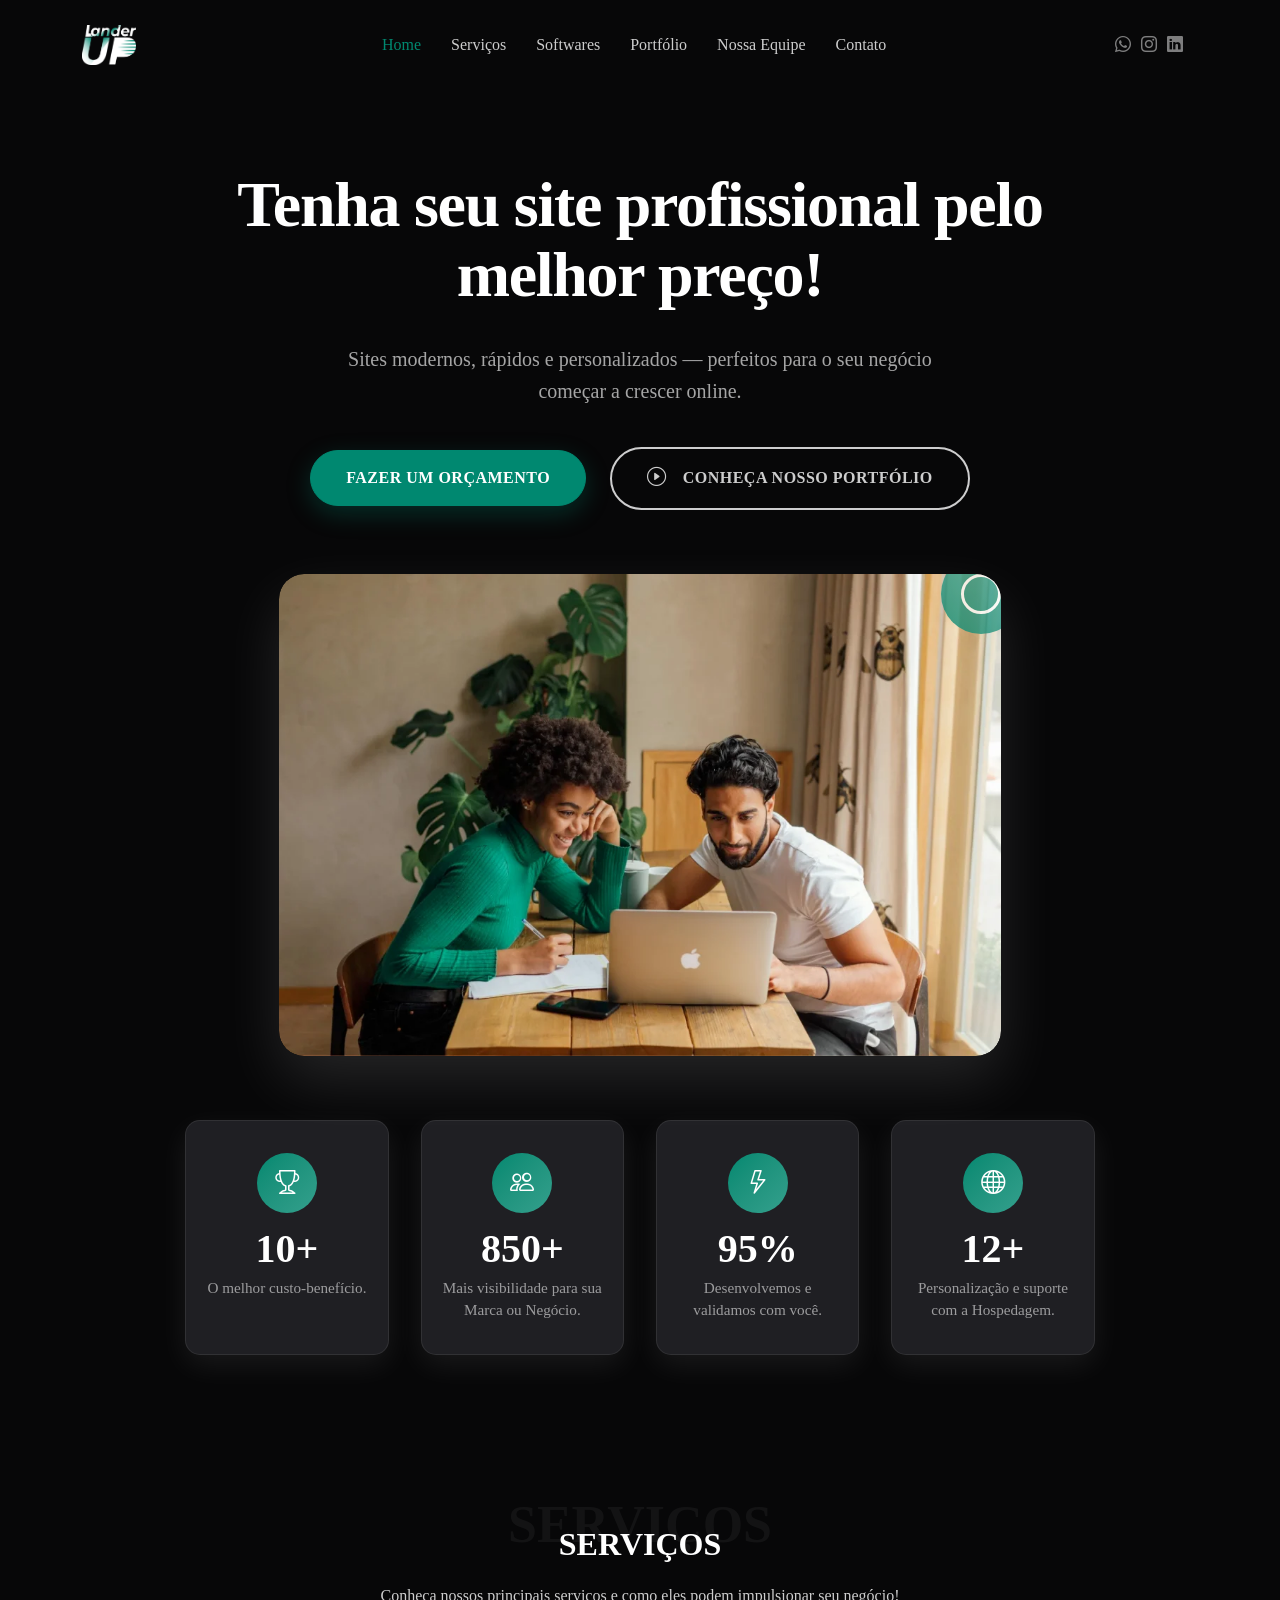
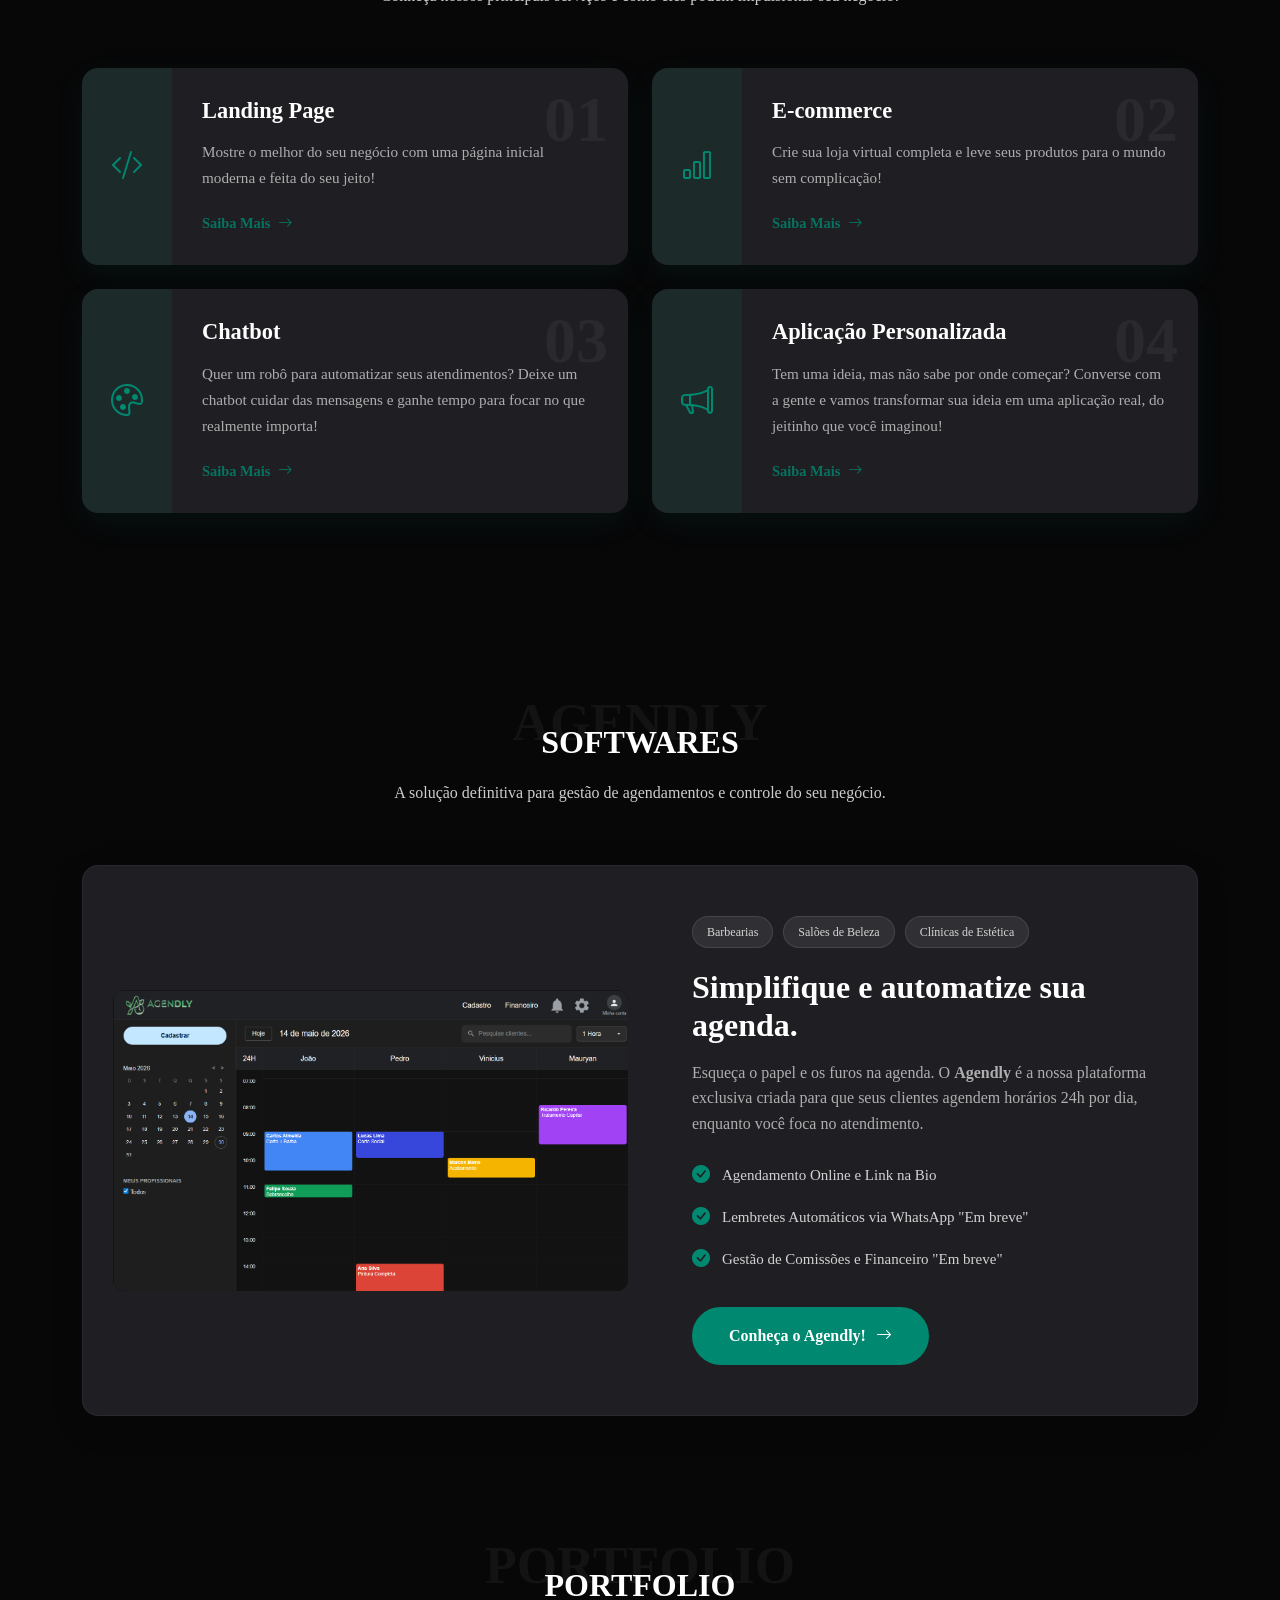
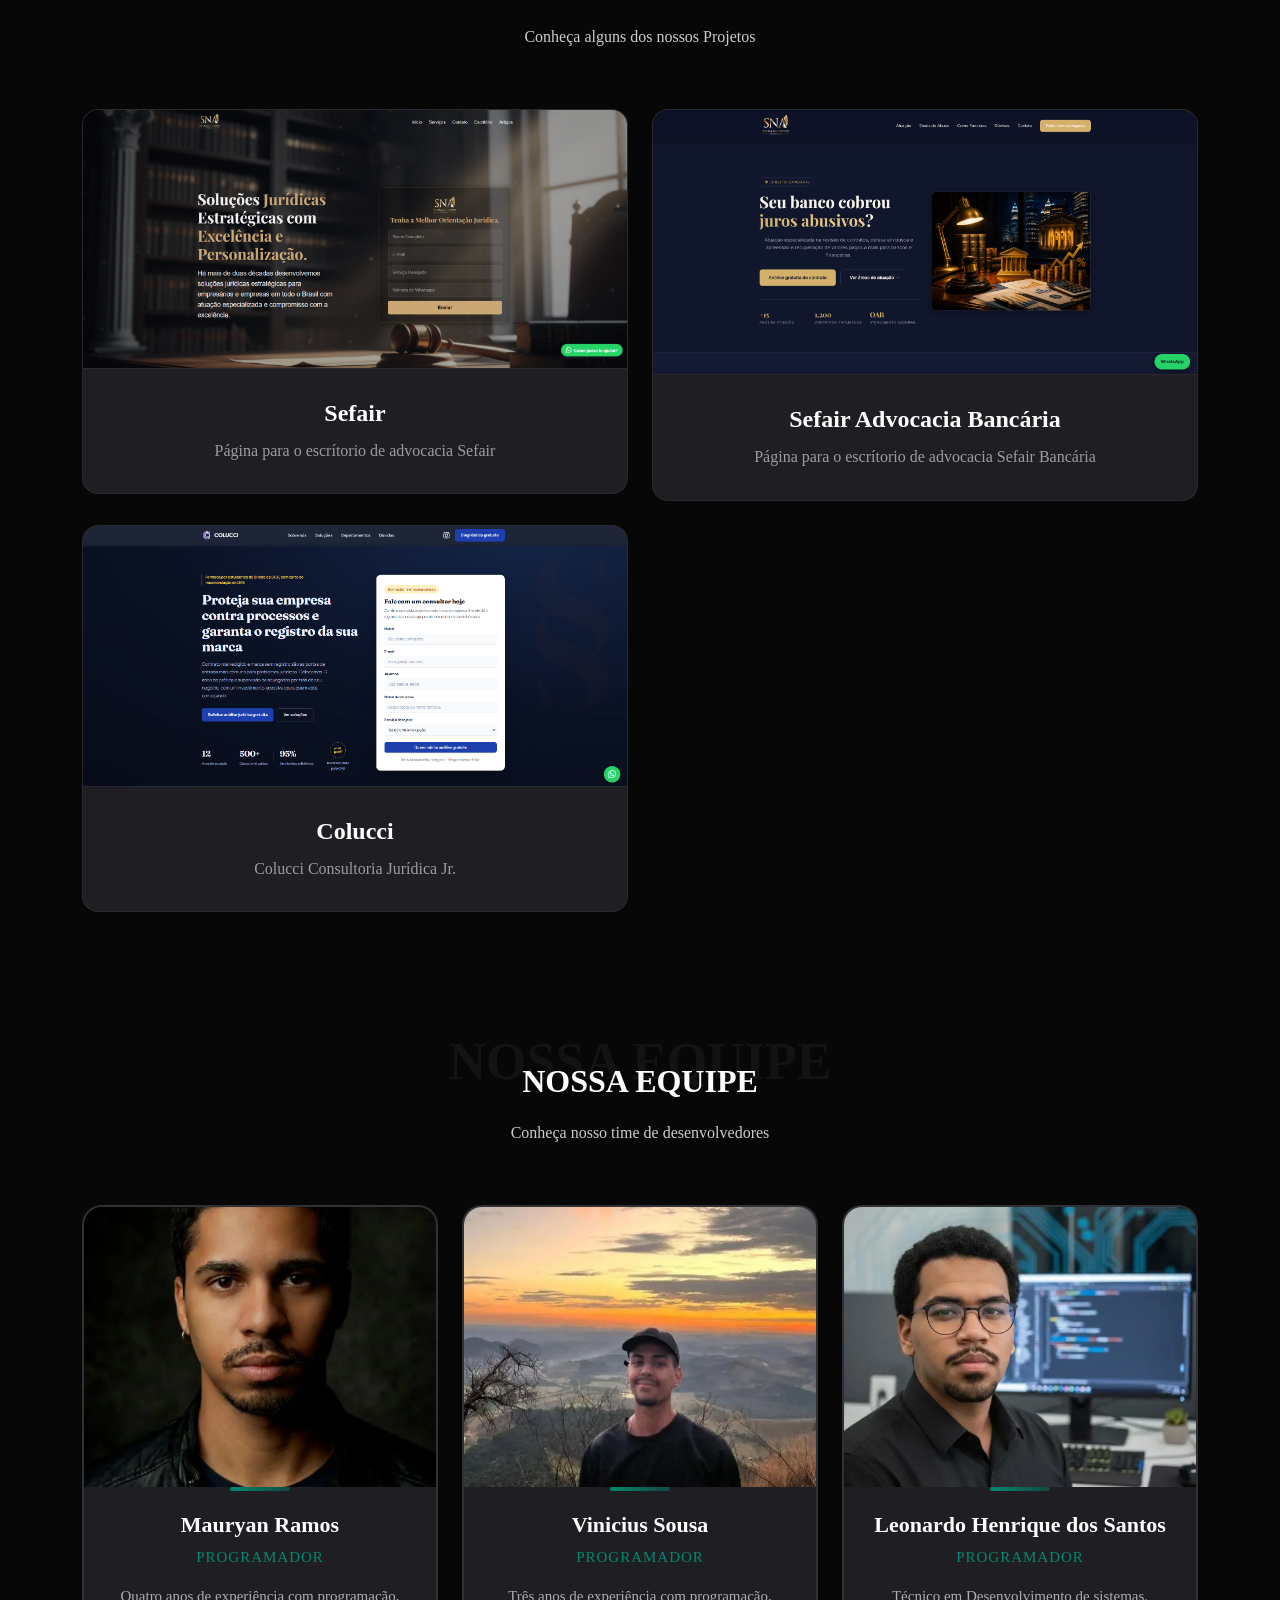
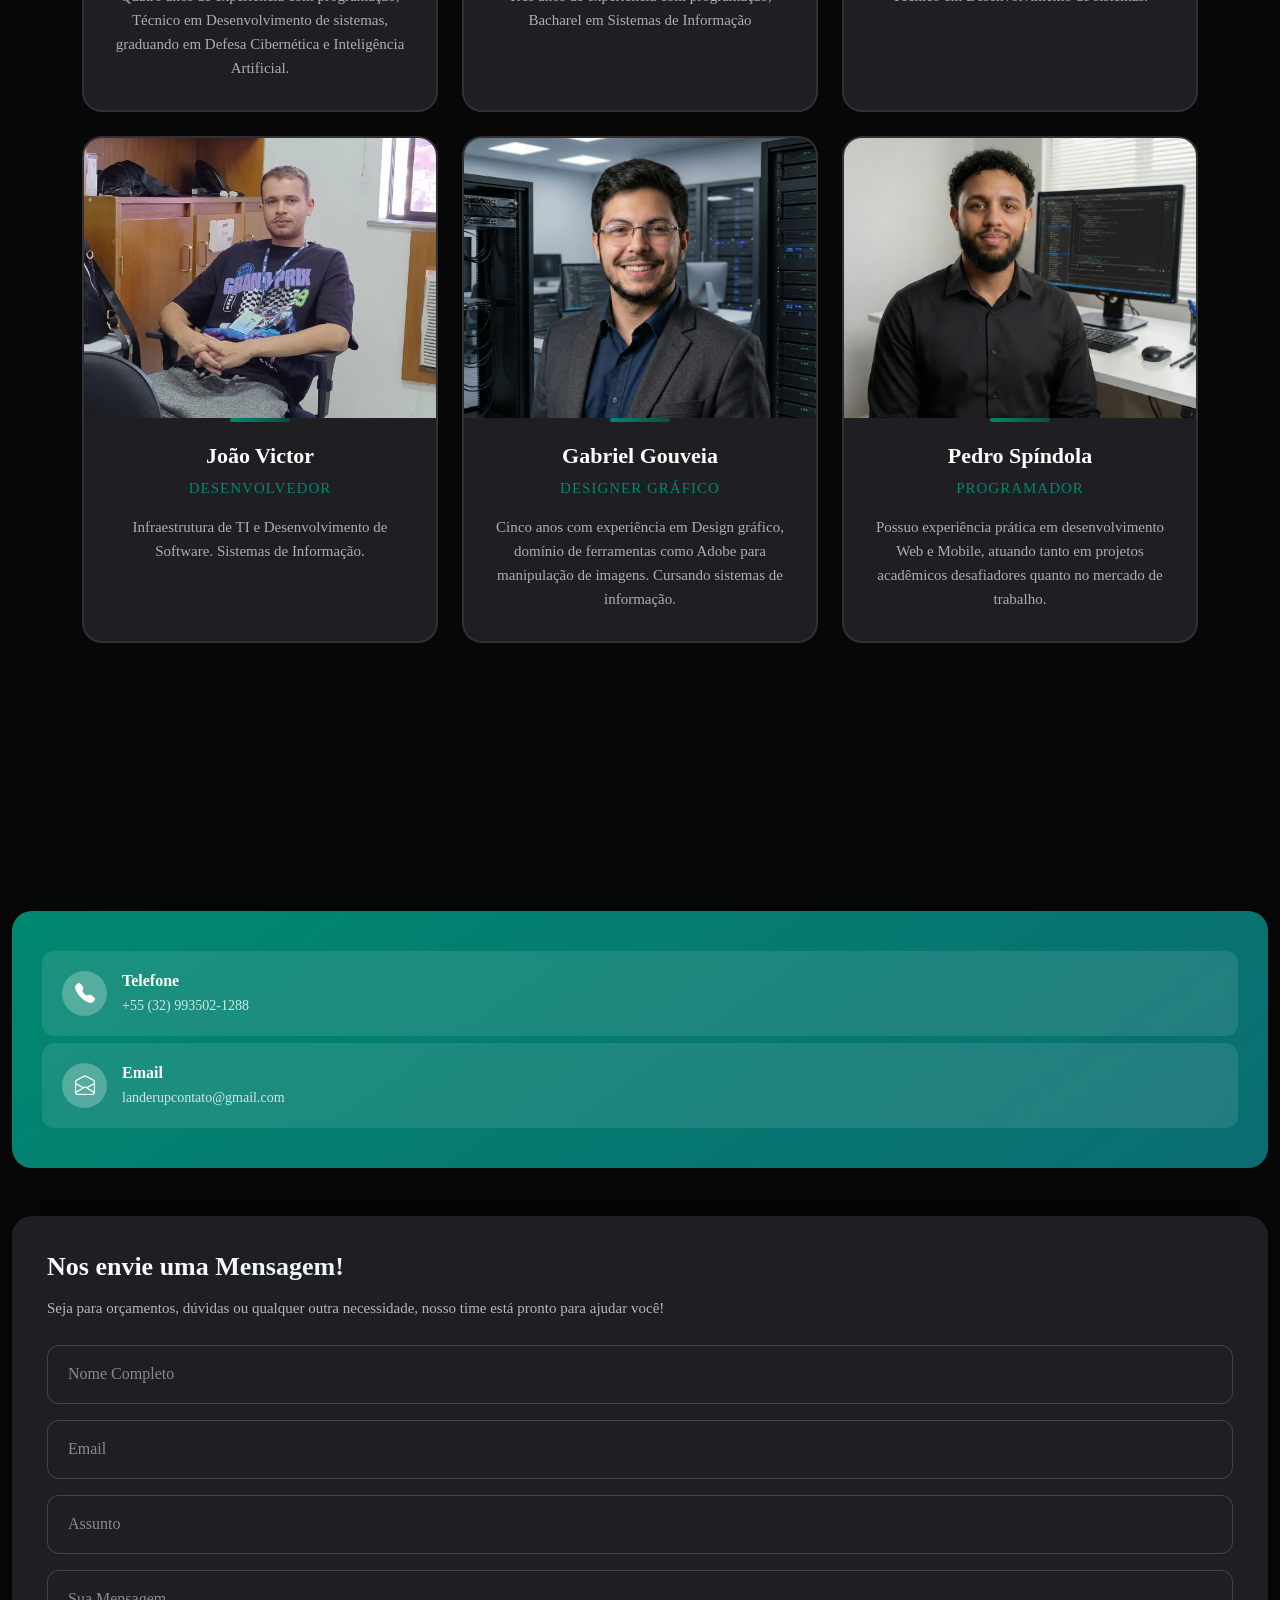
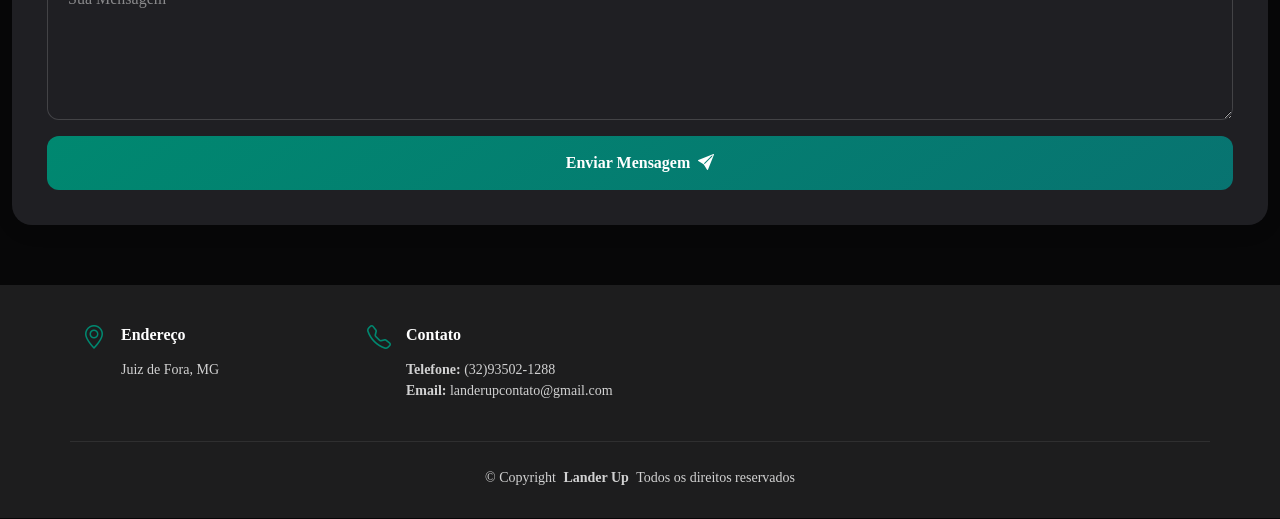
==== commit dadbb29d: "Update index.html" ====
--- a/index.html
+++ b/index.html
@@ -56,7 +56,7 @@
             </nav>
 
             <div class="header-social-links">
-                <a href="https://wa.me/55332935021288?text=Olá,%20vim%20pelo%20site%20e%20gostaria%20de%20fazer%20um%20orçamento!"
+                <a href="https://wa.me/5532935021288?text=Olá,%20vim%20pelo%20site%20e%20gostaria%20de%20fazer%20um%20orçamento!"
                     target="_blank" class="whatsapp" aria-label="WhatsApp"><i class="bi bi-whatsapp"></i></a>
                 <a href="https://www.instagram.com/landerup.web/" class="instagram"><i class="bi bi-instagram"></i></a>
                 <a href="https://www.linkedin.com/in/lander-up/" class="linkedin"><i class="bi bi-linkedin"></i></a>
@@ -708,4 +708,4 @@
 
 </body>
 
-</html>+</html>
